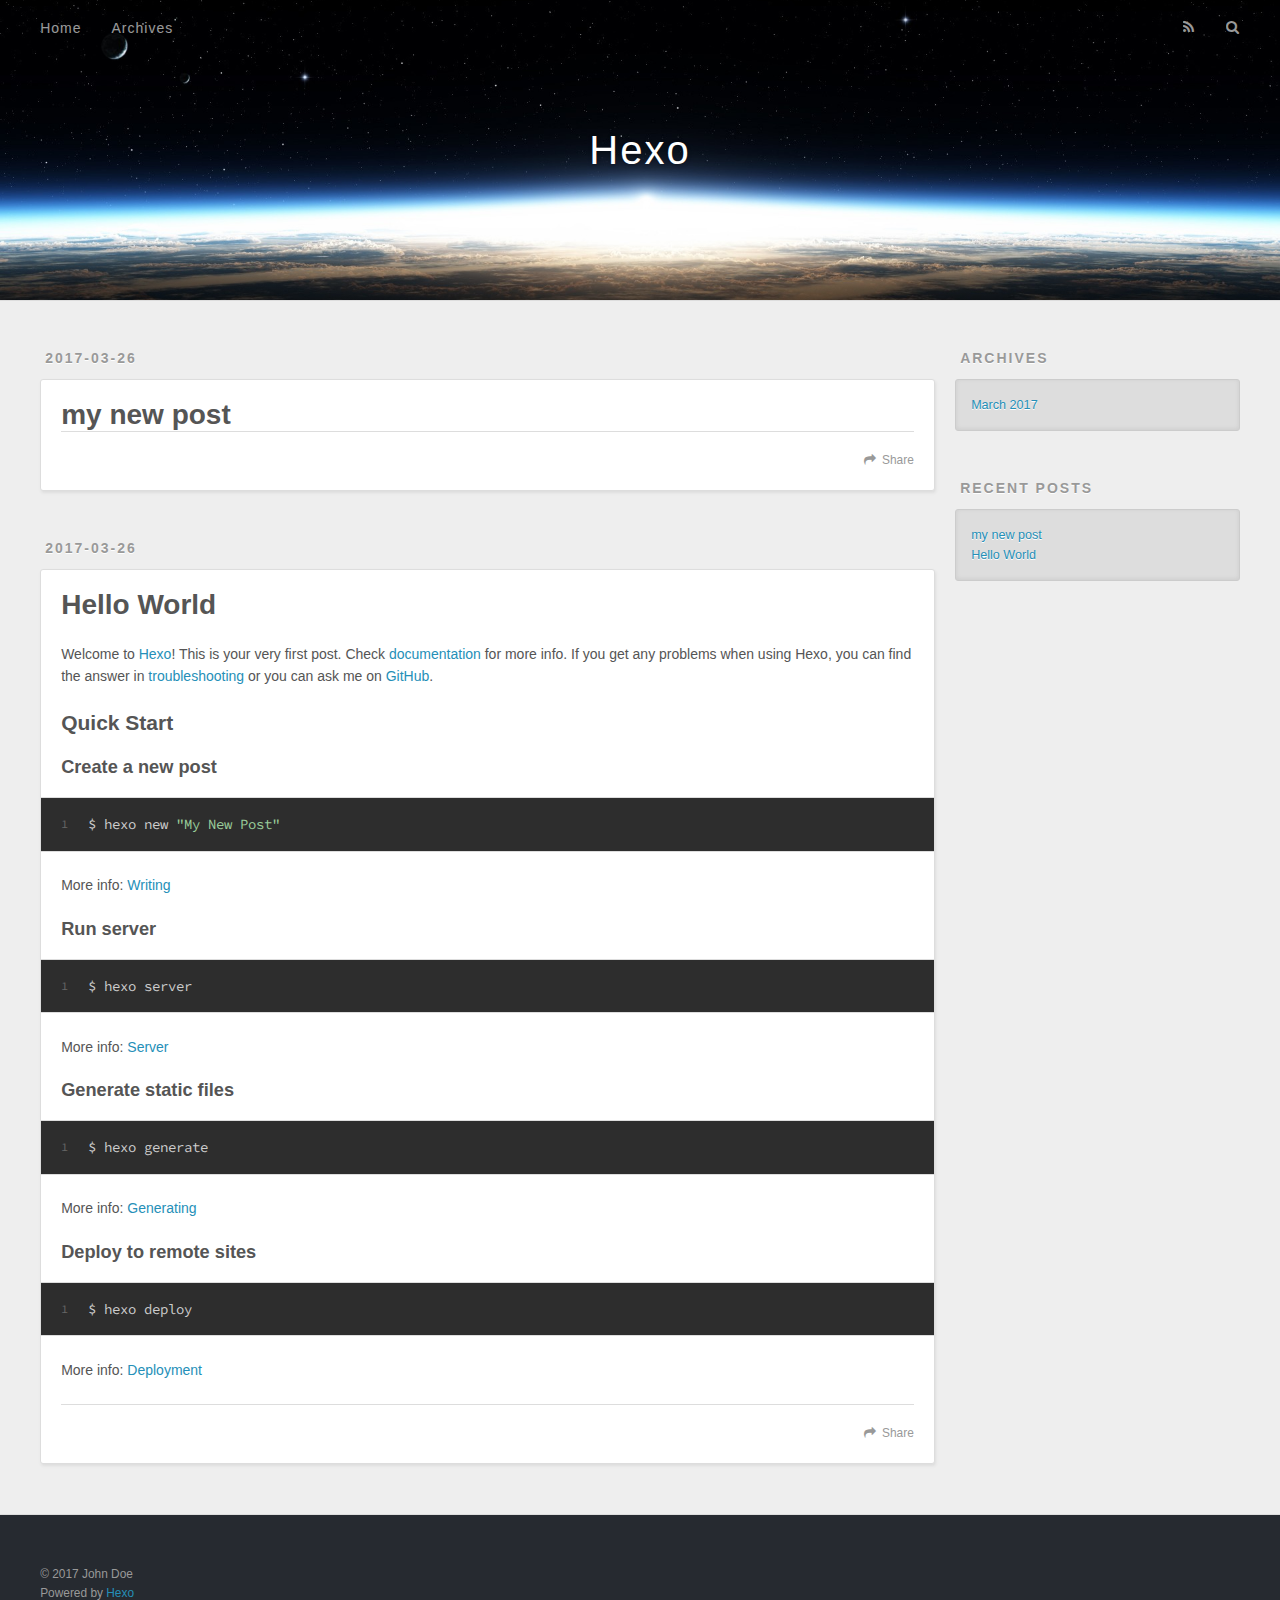
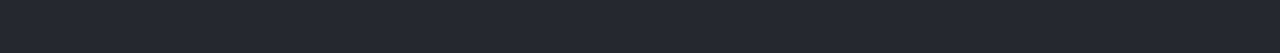
==== index.html @ da927326 "Site updated: 2017-03-26 14:33:39" ====
<!DOCTYPE html>
<html>
<head>
  <meta charset="utf-8">
  
  <title>Hexo</title>
  <meta name="viewport" content="width=device-width, initial-scale=1, maximum-scale=1">
  <meta property="og:type" content="website">
<meta property="og:title" content="Hexo">
<meta property="og:url" content="http://yoursite.com/index.html">
<meta property="og:site_name" content="Hexo">
<meta name="twitter:card" content="summary">
<meta name="twitter:title" content="Hexo">
  
    <link rel="alternate" href="/atom.xml" title="Hexo" type="application/atom+xml">
  
  
    <link rel="icon" href="/favicon.png">
  
  
    <link href="//fonts.googleapis.com/css?family=Source+Code+Pro" rel="stylesheet" type="text/css">
  
  <link rel="stylesheet" href="/css/style.css">
  

</head>

<body>
  <div id="container">
    <div id="wrap">
      <header id="header">
  <div id="banner"></div>
  <div id="header-outer" class="outer">
    <div id="header-title" class="inner">
      <h1 id="logo-wrap">
        <a href="/" id="logo">Hexo</a>
      </h1>
      
    </div>
    <div id="header-inner" class="inner">
      <nav id="main-nav">
        <a id="main-nav-toggle" class="nav-icon"></a>
        
          <a class="main-nav-link" href="/">Home</a>
        
          <a class="main-nav-link" href="/archives">Archives</a>
        
      </nav>
      <nav id="sub-nav">
        
          <a id="nav-rss-link" class="nav-icon" href="/atom.xml" title="RSS Feed"></a>
        
        <a id="nav-search-btn" class="nav-icon" title="Search"></a>
      </nav>
      <div id="search-form-wrap">
        <form action="//google.com/search" method="get" accept-charset="UTF-8" class="search-form"><input type="search" name="q" results="0" class="search-form-input" placeholder="Search"><button type="submit" class="search-form-submit">&#xF002;</button><input type="hidden" name="sitesearch" value="http://yoursite.com"></form>
      </div>
    </div>
  </div>
</header>
      <div class="outer">
        <section id="main">
  
    <article id="w-my-new-post" class="article article-type-w" itemscope itemprop="blogPost">
  <div class="article-meta">
    <a href="/2017/03/26/my-new-post/" class="article-date">
  <time datetime="2017-03-26T03:16:37.000Z" itemprop="datePublished">2017-03-26</time>
</a>
    
  </div>
  <div class="article-inner">
    
    
      <header class="article-header">
        
  
    <h1 itemprop="name">
      <a class="article-title" href="/2017/03/26/my-new-post/">my new post</a>
    </h1>
  

      </header>
    
    <div class="article-entry" itemprop="articleBody">
      
        
      
    </div>
    <footer class="article-footer">
      <a data-url="http://yoursite.com/2017/03/26/my-new-post/" data-id="cj0q982zk0001uccdhx6duifn" class="article-share-link">Share</a>
      
      
    </footer>
  </div>
  
</article>


  
    <article id="post-hello-world" class="article article-type-post" itemscope itemprop="blogPost">
  <div class="article-meta">
    <a href="/2017/03/26/hello-world/" class="article-date">
  <time datetime="2017-03-26T03:03:36.700Z" itemprop="datePublished">2017-03-26</time>
</a>
    
  </div>
  <div class="article-inner">
    
    
      <header class="article-header">
        
  
    <h1 itemprop="name">
      <a class="article-title" href="/2017/03/26/hello-world/">Hello World</a>
    </h1>
  

      </header>
    
    <div class="article-entry" itemprop="articleBody">
      
        <p>Welcome to <a href="https://hexo.io/" target="_blank" rel="external">Hexo</a>! This is your very first post. Check <a href="https://hexo.io/docs/" target="_blank" rel="external">documentation</a> for more info. If you get any problems when using Hexo, you can find the answer in <a href="https://hexo.io/docs/troubleshooting.html" target="_blank" rel="external">troubleshooting</a> or you can ask me on <a href="https://github.com/hexojs/hexo/issues" target="_blank" rel="external">GitHub</a>.</p>
<h2 id="Quick-Start"><a href="#Quick-Start" class="headerlink" title="Quick Start"></a>Quick Start</h2><h3 id="Create-a-new-post"><a href="#Create-a-new-post" class="headerlink" title="Create a new post"></a>Create a new post</h3><figure class="highlight bash"><table><tr><td class="gutter"><pre><div class="line">1</div></pre></td><td class="code"><pre><div class="line">$ hexo new <span class="string">"My New Post"</span></div></pre></td></tr></table></figure>
<p>More info: <a href="https://hexo.io/docs/writing.html" target="_blank" rel="external">Writing</a></p>
<h3 id="Run-server"><a href="#Run-server" class="headerlink" title="Run server"></a>Run server</h3><figure class="highlight bash"><table><tr><td class="gutter"><pre><div class="line">1</div></pre></td><td class="code"><pre><div class="line">$ hexo server</div></pre></td></tr></table></figure>
<p>More info: <a href="https://hexo.io/docs/server.html" target="_blank" rel="external">Server</a></p>
<h3 id="Generate-static-files"><a href="#Generate-static-files" class="headerlink" title="Generate static files"></a>Generate static files</h3><figure class="highlight bash"><table><tr><td class="gutter"><pre><div class="line">1</div></pre></td><td class="code"><pre><div class="line">$ hexo generate</div></pre></td></tr></table></figure>
<p>More info: <a href="https://hexo.io/docs/generating.html" target="_blank" rel="external">Generating</a></p>
<h3 id="Deploy-to-remote-sites"><a href="#Deploy-to-remote-sites" class="headerlink" title="Deploy to remote sites"></a>Deploy to remote sites</h3><figure class="highlight bash"><table><tr><td class="gutter"><pre><div class="line">1</div></pre></td><td class="code"><pre><div class="line">$ hexo deploy</div></pre></td></tr></table></figure>
<p>More info: <a href="https://hexo.io/docs/deployment.html" target="_blank" rel="external">Deployment</a></p>

      
    </div>
    <footer class="article-footer">
      <a data-url="http://yoursite.com/2017/03/26/hello-world/" data-id="cj0q982zf0000uccdvxdld6fx" class="article-share-link">Share</a>
      
      
    </footer>
  </div>
  
</article>


  

</section>
        
          <aside id="sidebar">
  
    

  
    

  
    
  
    
  <div class="widget-wrap">
    <h3 class="widget-title">Archives</h3>
    <div class="widget">
      <ul class="archive-list"><li class="archive-list-item"><a class="archive-list-link" href="/archives/2017/03/">March 2017</a></li></ul>
    </div>
  </div>


  
    
  <div class="widget-wrap">
    <h3 class="widget-title">Recent Posts</h3>
    <div class="widget">
      <ul>
        
          <li>
            <a href="/2017/03/26/my-new-post/">my new post</a>
          </li>
        
          <li>
            <a href="/2017/03/26/hello-world/">Hello World</a>
          </li>
        
      </ul>
    </div>
  </div>

  
</aside>
        
      </div>
      <footer id="footer">
  
  <div class="outer">
    <div id="footer-info" class="inner">
      &copy; 2017 John Doe<br>
      Powered by <a href="http://hexo.io/" target="_blank">Hexo</a>
    </div>
  </div>
</footer>
    </div>
    <nav id="mobile-nav">
  
    <a href="/" class="mobile-nav-link">Home</a>
  
    <a href="/archives" class="mobile-nav-link">Archives</a>
  
</nav>
    

<script src="//ajax.googleapis.com/ajax/libs/jquery/2.0.3/jquery.min.js"></script>


  <link rel="stylesheet" href="/fancybox/jquery.fancybox.css">
  <script src="/fancybox/jquery.fancybox.pack.js"></script>


<script src="/js/script.js"></script>

  </div>
</body>
</html>
---- css/style.css ----
body {
  width: 100%;
}
body:before,
body:after {
  content: "";
  display: table;
}
body:after {
  clear: both;
}
html,
body,
div,
span,
applet,
object,
iframe,
h1,
h2,
h3,
h4,
h5,
h6,
p,
blockquote,
pre,
a,
abbr,
acronym,
address,
big,
cite,
code,
del,
dfn,
em,
img,
ins,
kbd,
q,
s,
samp,
small,
strike,
strong,
sub,
sup,
tt,
var,
dl,
dt,
dd,
ol,
ul,
li,
fieldset,
form,
label,
legend,
table,
caption,
tbody,
tfoot,
thead,
tr,
th,
td {
  margin: 0;
  padding: 0;
  border: 0;
  outline: 0;
  font-weight: inherit;
  font-style: inherit;
  font-family: inherit;
  font-size: 100%;
  vertical-align: baseline;
}
body {
  line-height: 1;
  color: #000;
  background: #fff;
}
ol,
ul {
  list-style: none;
}
table {
  border-collapse: separate;
  border-spacing: 0;
  vertical-align: middle;
}
caption,
th,
td {
  text-align: left;
  font-weight: normal;
  vertical-align: middle;
}
a img {
  border: none;
}
input,
button {
  margin: 0;
  padding: 0;
}
input::-moz-focus-inner,
button::-moz-focus-inner {
  border: 0;
  padding: 0;
}
@font-face {
  font-family: FontAwesome;
  font-style: normal;
  font-weight: normal;
  src: url("fonts/fontawesome-webfont.eot?v=#4.0.3");
  src: url("fonts/fontawesome-webfont.eot?#iefix&v=#4.0.3") format("embedded-opentype"), url("fonts/fontawesome-webfont.woff?v=#4.0.3") format("woff"), url("fonts/fontawesome-webfont.ttf?v=#4.0.3") format("truetype"), url("fonts/fontawesome-webfont.svg#fontawesomeregular?v=#4.0.3") format("svg");
}
html,
body,
#container {
  height: 100%;
}
body {
  background: #eee;
  font: 14px "Helvetica Neue", Helvetica, Arial, sans-serif;
  -webkit-text-size-adjust: 100%;
}
.outer {
  max-width: 1220px;
  margin: 0 auto;
  padding: 0 20px;
}
.outer:before,
.outer:after {
  content: "";
  display: table;
}
.outer:after {
  clear: both;
}
.inner {
  display: inline;
  float: left;
  width: 98.33333333333333%;
  margin: 0 0.833333333333333%;
}
.left,
.alignleft {
  float: left;
}
.right,
.alignright {
  float: right;
}
.clear {
  clear: both;
}
#container {
  position: relative;
}
.mobile-nav-on {
  overflow: hidden;
}
#wrap {
  height: 100%;
  width: 100%;
  position: absolute;
  top: 0;
  left: 0;
  -webkit-transition: 0.2s ease-out;
  -moz-transition: 0.2s ease-out;
  -ms-transition: 0.2s ease-out;
  transition: 0.2s ease-out;
  z-index: 1;
  background: #eee;
}
.mobile-nav-on #wrap {
  left: 280px;
}
@media screen and (min-width: 768px) {
  #main {
    display: inline;
    float: left;
    width: 73.33333333333333%;
    margin: 0 0.833333333333333%;
  }
}
.article-date,
.article-category-link,
.archive-year,
.widget-title {
  text-decoration: none;
  text-transform: uppercase;
  letter-spacing: 2px;
  color: #999;
  margin-bottom: 1em;
  margin-left: 5px;
  line-height: 1em;
  text-shadow: 0 1px #fff;
  font-weight: bold;
}
.article-inner,
.archive-article-inner {
  background: #fff;
  -webkit-box-shadow: 1px 2px 3px #ddd;
  box-shadow: 1px 2px 3px #ddd;
  border: 1px solid #ddd;
  border-radius: 3px;
}
.article-entry h1,
.widget h1 {
  font-size: 2em;
}
.article-entry h2,
.widget h2 {
  font-size: 1.5em;
}
.article-entry h3,
.widget h3 {
  font-size: 1.3em;
}
.article-entry h4,
.widget h4 {
  font-size: 1.2em;
}
.article-entry h5,
.widget h5 {
  font-size: 1em;
}
.article-entry h6,
.widget h6 {
  font-size: 1em;
  color: #999;
}
.article-entry hr,
.widget hr {
  border: 1px dashed #ddd;
}
.article-entry strong,
.widget strong {
  font-weight: bold;
}
.article-entry em,
.widget em,
.article-entry cite,
.widget cite {
  font-style: italic;
}
.article-entry sup,
.widget sup,
.article-entry sub,
.widget sub {
  font-size: 0.75em;
  line-height: 0;
  position: relative;
  vertical-align: baseline;
}
.article-entry sup,
.widget sup {
  top: -0.5em;
}
.article-entry sub,
.widget sub {
  bottom: -0.2em;
}
.article-entry small,
.widget small {
  font-size: 0.85em;
}
.article-entry acronym,
.widget acronym,
.article-entry abbr,
.widget abbr {
  border-bottom: 1px dotted;
}
.article-entry ul,
.widget ul,
.article-entry ol,
.widget ol,
.article-entry dl,
.widget dl {
  margin: 0 20px;
  line-height: 1.6em;
}
.article-entry ul ul,
.widget ul ul,
.article-entry ol ul,
.widget ol ul,
.article-entry ul ol,
.widget ul ol,
.article-entry ol ol,
.widget ol ol {
  margin-top: 0;
  margin-bottom: 0;
}
.article-entry ul,
.widget ul {
  list-style: disc;
}
.article-entry ol,
.widget ol {
  list-style: decimal;
}
.article-entry dt,
.widget dt {
  font-weight: bold;
}
#header {
  height: 300px;
  position: relative;
  border-bottom: 1px solid #ddd;
}
#header:before,
#header:after {
  content: "";
  position: absolute;
  left: 0;
  right: 0;
  height: 40px;
}
#header:before {
  top: 0;
  background: -webkit-linear-gradient(rgba(0,0,0,0.2), transparent);
  background: -moz-linear-gradient(rgba(0,0,0,0.2), transparent);
  background: -ms-linear-gradient(rgba(0,0,0,0.2), transparent);
  background: linear-gradient(rgba(0,0,0,0.2), transparent);
}
#header:after {
  bottom: 0;
  background: -webkit-linear-gradient(transparent, rgba(0,0,0,0.2));
  background: -moz-linear-gradient(transparent, rgba(0,0,0,0.2));
  background: -ms-linear-gradient(transparent, rgba(0,0,0,0.2));
  background: linear-gradient(transparent, rgba(0,0,0,0.2));
}
#header-outer {
  height: 100%;
  position: relative;
}
#header-inner {
  position: relative;
  overflow: hidden;
}
#banner {
  position: absolute;
  top: 0;
  left: 0;
  width: 100%;
  height: 100%;
  background: url("images/banner.jpg") center #000;
  -webkit-background-size: cover;
  -moz-background-size: cover;
  background-size: cover;
  z-index: -1;
}
#header-title {
  text-align: center;
  height: 40px;
  position: absolute;
  top: 50%;
  left: 0;
  margin-top: -20px;
}
#logo,
#subtitle {
  text-decoration: none;
  color: #fff;
  font-weight: 300;
  text-shadow: 0 1px 4px rgba(0,0,0,0.3);
}
#logo {
  font-size: 40px;
  line-height: 40px;
  letter-spacing: 2px;
}
#subtitle {
  font-size: 16px;
  line-height: 16px;
  letter-spacing: 1px;
}
#subtitle-wrap {
  margin-top: 16px;
}
#main-nav {
  float: left;
  margin-left: -15px;
}
.nav-icon,
.main-nav-link {
  float: left;
  color: #fff;
  opacity: 0.6;
  text-decoration: none;
  text-shadow: 0 1px rgba(0,0,0,0.2);
  -webkit-transition: opacity 0.2s;
  -moz-transition: opacity 0.2s;
  -ms-transition: opacity 0.2s;
  transition: opacity 0.2s;
  display: block;
  padding: 20px 15px;
}
.nav-icon:hover,
.main-nav-link:hover {
  opacity: 1;
}
.nav-icon {
  font-family: FontAwesome;
  text-align: center;
  font-size: 14px;
  width: 14px;
  height: 14px;
  padding: 20px 15px;
  position: relative;
  cursor: pointer;
}
.main-nav-link {
  font-weight: 300;
  letter-spacing: 1px;
}
@media screen and (max-width: 479px) {
  .main-nav-link {
    display: none;
  }
}
#main-nav-toggle {
  display: none;
}
#main-nav-toggle:before {
  content: "\f0c9";
}
@media screen and (max-width: 479px) {
  #main-nav-toggle {
    display: block;
  }
}
#sub-nav {
  float: right;
  margin-right: -15px;
}
#nav-rss-link:before {
  content: "\f09e";
}
#nav-search-btn:before {
  content: "\f002";
}
#search-form-wrap {
  position: absolute;
  top: 15px;
  width: 150px;
  height: 30px;
  right: -150px;
  opacity: 0;
  -webkit-transition: 0.2s ease-out;
  -moz-transition: 0.2s ease-out;
  -ms-transition: 0.2s ease-out;
  transition: 0.2s ease-out;
}
#search-form-wrap.on {
  opacity: 1;
  right: 0;
}
@media screen and (max-width: 479px) {
  #search-form-wrap {
    width: 100%;
    right: -100%;
  }
}
.search-form {
  position: absolute;
  top: 0;
  left: 0;
  right: 0;
  background: #fff;
  padding: 5px 15px;
  border-radius: 15px;
  -webkit-box-shadow: 0 0 10px rgba(0,0,0,0.3);
  box-shadow: 0 0 10px rgba(0,0,0,0.3);
}
.search-form-input {
  border: none;
  background: none;
  color: #555;
  width: 100%;
  font: 13px "Helvetica Neue", Helvetica, Arial, sans-serif;
  outline: none;
}
.search-form-input::-webkit-search-results-decoration,
.search-form-input::-webkit-search-cancel-button {
  -webkit-appearance: none;
}
.search-form-submit {
  position: absolute;
  top: 50%;
  right: 10px;
  margin-top: -7px;
  font: 13px FontAwesome;
  border: none;
  background: none;
  color: #bbb;
  cursor: pointer;
}
.search-form-submit:hover,
.search-form-submit:focus {
  color: #777;
}
.article {
  margin: 50px 0;
}
.article-inner {
  overflow: hidden;
}
.article-meta:before,
.article-meta:after {
  content: "";
  display: table;
}
.article-meta:after {
  clear: both;
}
.article-date {
  float: left;
}
.article-category {
  float: left;
  line-height: 1em;
  color: #ccc;
  text-shadow: 0 1px #fff;
  margin-left: 8px;
}
.article-category:before {
  content: "\2022";
}
.article-category-link {
  margin: 0 12px 1em;
}
.article-header {
  padding: 20px 20px 0;
}
.article-title {
  text-decoration: none;
  font-size: 2em;
  font-weight: bold;
  color: #555;
  line-height: 1.1em;
  -webkit-transition: color 0.2s;
  -moz-transition: color 0.2s;
  -ms-transition: color 0.2s;
  transition: color 0.2s;
}
a.article-title:hover {
  color: #258fb8;
}
.article-entry {
  color: #555;
  padding: 0 20px;
}
.article-entry:before,
.article-entry:after {
  content: "";
  display: table;
}
.article-entry:after {
  clear: both;
}
.article-entry p,
.article-entry table {
  line-height: 1.6em;
  margin: 1.6em 0;
}
.article-entry h1,
.article-entry h2,
.article-entry h3,
.article-entry h4,
.article-entry h5,
.article-entry h6 {
  font-weight: bold;
}
.article-entry h1,
.article-entry h2,
.article-entry h3,
.article-entry h4,
.article-entry h5,
.article-entry h6 {
  line-height: 1.1em;
  margin: 1.1em 0;
}
.article-entry a {
  color: #258fb8;
  text-decoration: none;
}
.article-entry a:hover {
  text-decoration: underline;
}
.article-entry ul,
.article-entry ol,
.article-entry dl {
  margin-top: 1.6em;
  margin-bottom: 1.6em;
}
.article-entry img,
.article-entry video {
  max-width: 100%;
  height: auto;
  display: block;
  margin: auto;
}
.article-entry iframe {
  border: none;
}
.article-entry table {
  width: 100%;
  border-collapse: collapse;
  border-spacing: 0;
}
.article-entry th {
  font-weight: bold;
  border-bottom: 3px solid #ddd;
  padding-bottom: 0.5em;
}
.article-entry td {
  border-bottom: 1px solid #ddd;
  padding: 10px 0;
}
.article-entry blockquote {
  font-family: Georgia, "Times New Roman", serif;
  font-size: 1.4em;
  margin: 1.6em 20px;
  text-align: center;
}
.article-entry blockquote footer {
  font-size: 14px;
  margin: 1.6em 0;
  font-family: "Helvetica Neue", Helvetica, Arial, sans-serif;
}
.article-entry blockquote footer cite:before {
  content: "—";
  padding: 0 0.5em;
}
.article-entry .pullquote {
  text-align: left;
  width: 45%;
  margin: 0;
}
.article-entry .pullquote.left {
  margin-left: 0.5em;
  margin-right: 1em;
}
.article-entry .pullquote.right {
  margin-right: 0.5em;
  margin-left: 1em;
}
.article-entry .caption {
  color: #999;
  display: block;
  font-size: 0.9em;
  margin-top: 0.5em;
  position: relative;
  text-align: center;
}
.article-entry .video-container {
  position: relative;
  padding-top: 56.25%;
  height: 0;
  overflow: hidden;
}
.article-entry .video-container iframe,
.article-entry .video-container object,
.article-entry .video-container embed {
  position: absolute;
  top: 0;
  left: 0;
  width: 100%;
  height: 100%;
  margin-top: 0;
}
.article-more-link a {
  display: inline-block;
  line-height: 1em;
  padding: 6px 15px;
  border-radius: 15px;
  background: #eee;
  color: #999;
  text-shadow: 0 1px #fff;
  text-decoration: none;
}
.article-more-link a:hover {
  background: #258fb8;
  color: #fff;
  text-decoration: none;
  text-shadow: 0 1px #1e7293;
}
.article-footer {
  font-size: 0.85em;
  line-height: 1.6em;
  border-top: 1px solid #ddd;
  padding-top: 1.6em;
  margin: 0 20px 20px;
}
.article-footer:before,
.article-footer:after {
  content: "";
  display: table;
}
.article-footer:after {
  clear: both;
}
.article-footer a {
  color: #999;
  text-decoration: none;
}
.article-footer a:hover {
  color: #555;
}
.article-tag-list-item {
  float: left;
  margin-right: 10px;
}
.article-tag-list-link:before {
  content: "#";
}
.article-comment-link {
  float: right;
}
.article-comment-link:before {
  content: "\f075";
  font-family: FontAwesome;
  padding-right: 8px;
}
.article-share-link {
  cursor: pointer;
  float: right;
  margin-left: 20px;
}
.article-share-link:before {
  content: "\f064";
  font-family: FontAwesome;
  padding-right: 6px;
}
#article-nav {
  position: relative;
}
#article-nav:before,
#article-nav:after {
  content: "";
  display: table;
}
#article-nav:after {
  clear: both;
}
@media screen and (min-width: 768px) {
  #article-nav {
    margin: 50px 0;
  }
  #article-nav:before {
    width: 8px;
    height: 8px;
    position: absolute;
    top: 50%;
    left: 50%;
    margin-top: -4px;
    margin-left: -4px;
    content: "";
    border-radius: 50%;
    background: #ddd;
    -webkit-box-shadow: 0 1px 2px #fff;
    box-shadow: 0 1px 2px #fff;
  }
}
.article-nav-link-wrap {
  text-decoration: none;
  text-shadow: 0 1px #fff;
  color: #999;
  -webkit-box-sizing: border-box;
  -moz-box-sizing: border-box;
  box-sizing: border-box;
  margin-top: 50px;
  text-align: center;
  display: block;
}
.article-nav-link-wrap:hover {
  color: #555;
}
@media screen and (min-width: 768px) {
  .article-nav-link-wrap {
    width: 50%;
    margin-top: 0;
  }
}
@media screen and (min-width: 768px) {
  #article-nav-newer {
    float: left;
    text-align: right;
    padding-right: 20px;
  }
}
@media screen and (min-width: 768px) {
  #article-nav-older {
    float: right;
    text-align: left;
    padding-left: 20px;
  }
}
.article-nav-caption {
  text-transform: uppercase;
  letter-spacing: 2px;
  color: #ddd;
  line-height: 1em;
  font-weight: bold;
}
#article-nav-newer .article-nav-caption {
  margin-right: -2px;
}
.article-nav-title {
  font-size: 0.85em;
  line-height: 1.6em;
  margin-top: 0.5em;
}
.article-share-box {
  position: absolute;
  display: none;
  background: #fff;
  -webkit-box-shadow: 1px 2px 10px rgba(0,0,0,0.2);
  box-shadow: 1px 2px 10px rgba(0,0,0,0.2);
  border-radius: 3px;
  margin-left: -145px;
  overflow: hidden;
  z-index: 1;
}
.article-share-box.on {
  display: block;
}
.article-share-input {
  width: 100%;
  background: none;
  -webkit-box-sizing: border-box;
  -moz-box-sizing: border-box;
  box-sizing: border-box;
  font: 14px "Helvetica Neue", Helvetica, Arial, sans-serif;
  padding: 0 15px;
  color: #555;
  outline: none;
  border: 1px solid #ddd;
  border-radius: 3px 3px 0 0;
  height: 36px;
  line-height: 36px;
}
.article-share-links {
  background: #eee;
}
.article-share-links:before,
.article-share-links:after {
  content: "";
  display: table;
}
.article-share-links:after {
  clear: both;
}
.article-share-twitter,
.article-share-facebook,
.article-share-pinterest,
.article-share-google {
  width: 50px;
  height: 36px;
  display: block;
  float: left;
  position: relative;
  color: #999;
  text-shadow: 0 1px #fff;
}
.article-share-twitter:before,
.article-share-facebook:before,
.article-share-pinterest:before,
.article-share-google:before {
  font-size: 20px;
  font-family: FontAwesome;
  width: 20px;
  height: 20px;
  position: absolute;
  top: 50%;
  left: 50%;
  margin-top: -10px;
  margin-left: -10px;
  text-align: center;
}
.article-share-twitter:hover,
.article-share-facebook:hover,
.article-share-pinterest:hover,
.article-share-google:hover {
  color: #fff;
}
.article-share-twitter:before {
  content: "\f099";
}
.article-share-twitter:hover {
  background: #00aced;
  text-shadow: 0 1px #008abe;
}
.article-share-facebook:before {
  content: "\f09a";
}
.article-share-facebook:hover {
  background: #3b5998;
  text-shadow: 0 1px #2f477a;
}
.article-share-pinterest:before {
  content: "\f0d2";
}
.article-share-pinterest:hover {
  background: #cb2027;
  text-shadow: 0 1px #a21a1f;
}
.article-share-google:before {
  content: "\f0d5";
}
.article-share-google:hover {
  background: #dd4b39;
  text-shadow: 0 1px #be3221;
}
.article-gallery {
  background: #000;
  position: relative;
}
.article-gallery-photos {
  position: relative;
  overflow: hidden;
}
.article-gallery-img {
  display: none;
  max-width: 100%;
}
.article-gallery-img:first-child {
  display: block;
}
.article-gallery-img.loaded {
  position: absolute;
  display: block;
}
.article-gallery-img img {
  display: block;
  max-width: 100%;
  margin: 0 auto;
}
#comments {
  background: #fff;
  -webkit-box-shadow: 1px 2px 3px #ddd;
  box-shadow: 1px 2px 3px #ddd;
  padding: 20px;
  border: 1px solid #ddd;
  border-radius: 3px;
  margin: 50px 0;
}
#comments a {
  color: #258fb8;
}
.archives-wrap {
  margin: 50px 0;
}
.archives:before,
.archives:after {
  content: "";
  display: table;
}
.archives:after {
  clear: both;
}
.archive-year-wrap {
  margin-bottom: 1em;
}
.archives {
  -webkit-column-gap: 10px;
  -moz-column-gap: 10px;
  column-gap: 10px;
}
@media screen and (min-width: 480px) and (max-width: 767px) {
  .archives {
    -webkit-column-count: 2;
    -moz-column-count: 2;
    column-count: 2;
  }
}
@media screen and (min-width: 768px) {
  .archives {
    -webkit-column-count: 3;
    -moz-column-count: 3;
    column-count: 3;
  }
}
.archive-article {
  -webkit-column-break-inside: avoid;
  page-break-inside: avoid;
  overflow: hidden;
  break-inside: avoid-column;
}
.archive-article-inner {
  padding: 10px;
  margin-bottom: 15px;
}
.archive-article-title {
  text-decoration: none;
  font-weight: bold;
  color: #555;
  -webkit-transition: color 0.2s;
  -moz-transition: color 0.2s;
  -ms-transition: color 0.2s;
  transition: color 0.2s;
  line-height: 1.6em;
}
.archive-article-title:hover {
  color: #258fb8;
}
.archive-article-footer {
  margin-top: 1em;
}
.archive-article-date {
  color: #999;
  text-decoration: none;
  font-size: 0.85em;
  line-height: 1em;
  margin-bottom: 0.5em;
  display: block;
}
#page-nav {
  margin: 50px auto;
  background: #fff;
  -webkit-box-shadow: 1px 2px 3px #ddd;
  box-shadow: 1px 2px 3px #ddd;
  border: 1px solid #ddd;
  border-radius: 3px;
  text-align: center;
  color: #999;
  overflow: hidden;
}
#page-nav:before,
#page-nav:after {
  content: "";
  display: table;
}
#page-nav:after {
  clear: both;
}
#page-nav a,
#page-nav span {
  padding: 10px 20px;
  line-height: 1;
  height: 2ex;
}
#page-nav a {
  color: #999;
  text-decoration: none;
}
#page-nav a:hover {
  background: #999;
  color: #fff;
}
#page-nav .prev {
  float: left;
}
#page-nav .next {
  float: right;
}
#page-nav .page-number {
  display: inline-block;
}
@media screen and (max-width: 479px) {
  #page-nav .page-number {
    display: none;
  }
}
#page-nav .current {
  color: #555;
  font-weight: bold;
}
#page-nav .space {
  color: #ddd;
}
#footer {
  background: #262a30;
  padding: 50px 0;
  border-top: 1px solid #ddd;
  color: #999;
}
#footer a {
  color: #258fb8;
  text-decoration: none;
}
#footer a:hover {
  text-decoration: underline;
}
#footer-info {
  line-height: 1.6em;
  font-size: 0.85em;
}
.article-entry pre,
.article-entry .highlight {
  background: #2d2d2d;
  margin: 0 -20px;
  padding: 15px 20px;
  border-style: solid;
  border-color: #ddd;
  border-width: 1px 0;
  overflow: auto;
  color: #ccc;
  line-height: 22.400000000000002px;
}
.article-entry .highlight .gutter pre,
.article-entry .gist .gist-file .gist-data .line-numbers {
  color: #666;
  font-size: 0.85em;
}
.article-entry pre,
.article-entry code {
  font-family: "Source Code Pro", Consolas, Monaco, Menlo, Consolas, monospace;
}
.article-entry code {
  background: #eee;
  text-shadow: 0 1px #fff;
  padding: 0 0.3em;
}
.article-entry pre code {
  background: none;
  text-shadow: none;
  padding: 0;
}
.article-entry .highlight pre {
  border: none;
  margin: 0;
  padding: 0;
}
.article-entry .highlight table {
  margin: 0;
  width: auto;
}
.article-entry .highlight td {
  border: none;
  padding: 0;
}
.article-entry .highlight figcaption {
  font-size: 0.85em;
  color: #999;
  line-height: 1em;
  margin-bottom: 1em;
}
.article-entry .highlight figcaption:before,
.article-entry .highlight figcaption:after {
  content: "";
  display: table;
}
.article-entry .highlight figcaption:after {
  clear: both;
}
.article-entry .highlight figcaption a {
  float: right;
}
.article-entry .highlight .gutter pre {
  text-align: right;
  padding-right: 20px;
}
.article-entry .highlight .line {
  height: 22.400000000000002px;
}
.article-entry .highlight .line.marked {
  background: #515151;
}
.article-entry .gist {
  margin: 0 -20px;
  border-style: solid;
  border-color: #ddd;
  border-width: 1px 0;
  background: #2d2d2d;
  padding: 15px 20px 15px 0;
}
.article-entry .gist .gist-file {
  border: none;
  font-family: "Source Code Pro", Consolas, Monaco, Menlo, Consolas, monospace;
  margin: 0;
}
.article-entry .gist .gist-file .gist-data {
  background: none;
  border: none;
}
.article-entry .gist .gist-file .gist-data .line-numbers {
  background: none;
  border: none;
  padding: 0 20px 0 0;
}
.article-entry .gist .gist-file .gist-data .line-data {
  padding: 0 !important;
}
.article-entry .gist .gist-file .highlight {
  margin: 0;
  padding: 0;
  border: none;
}
.article-entry .gist .gist-file .gist-meta {
  background: #2d2d2d;
  color: #999;
  font: 0.85em "Helvetica Neue", Helvetica, Arial, sans-serif;
  text-shadow: 0 0;
  padding: 0;
  margin-top: 1em;
  margin-left: 20px;
}
.article-entry .gist .gist-file .gist-meta a {
  color: #258fb8;
  font-weight: normal;
}
.article-entry .gist .gist-file .gist-meta a:hover {
  text-decoration: underline;
}
pre .comment,
pre .title {
  color: #999;
}
pre .variable,
pre .attribute,
pre .tag,
pre .regexp,
pre .ruby .constant,
pre .xml .tag .title,
pre .xml .pi,
pre .xml .doctype,
pre .html .doctype,
pre .css .id,
pre .css .class,
pre .css .pseudo {
  color: #f2777a;
}
pre .number,
pre .preprocessor,
pre .built_in,
pre .literal,
pre .params,
pre .constant {
  color: #f99157;
}
pre .class,
pre .ruby .class .title,
pre .css .rules .attribute {
  color: #9c9;
}
pre .string,
pre .value,
pre .inheritance,
pre .header,
pre .ruby .symbol,
pre .xml .cdata {
  color: #9c9;
}
pre .css .hexcolor {
  color: #6cc;
}
pre .function,
pre .python .decorator,
pre .python .title,
pre .ruby .function .title,
pre .ruby .title .keyword,
pre .perl .sub,
pre .javascript .title,
pre .coffeescript .title {
  color: #69c;
}
pre .keyword,
pre .javascript .function {
  color: #c9c;
}
@media screen and (max-width: 479px) {
  #mobile-nav {
    position: absolute;
    top: 0;
    left: 0;
    width: 280px;
    height: 100%;
    background: #191919;
    border-right: 1px solid #fff;
  }
}
@media screen and (max-width: 479px) {
  .mobile-nav-link {
    display: block;
    color: #999;
    text-decoration: none;
    padding: 15px 20px;
    font-weight: bold;
  }
  .mobile-nav-link:hover {
    color: #fff;
  }
}
@media screen and (min-width: 768px) {
  #sidebar {
    display: inline;
    float: left;
    width: 23.333333333333332%;
    margin: 0 0.833333333333333%;
  }
}
.widget-wrap {
  margin: 50px 0;
}
.widget {
  color: #777;
  text-shadow: 0 1px #fff;
  background: #ddd;
  -webkit-box-shadow: 0 -1px 4px #ccc inset;
  box-shadow: 0 -1px 4px #ccc inset;
  border: 1px solid #ccc;
  padding: 15px;
  border-radius: 3px;
}
.widget a {
  color: #258fb8;
  text-decoration: none;
}
.widget a:hover {
  text-decoration: underline;
}
.widget ul ul,
.widget ol ul,
.widget dl ul,
.widget ul ol,
.widget ol ol,
.widget dl ol,
.widget ul dl,
.widget ol dl,
.widget dl dl {
  margin-left: 15px;
  list-style: disc;
}
.widget {
  line-height: 1.6em;
  word-wrap: break-word;
  font-size: 0.9em;
}
.widget ul,
.widget ol {
  list-style: none;
  margin: 0;
}
.widget ul ul,
.widget ol ul,
.widget ul ol,
.widget ol ol {
  margin: 0 20px;
}
.widget ul ul,
.widget ol ul {
  list-style: disc;
}
.widget ul ol,
.widget ol ol {
  list-style: decimal;
}
.category-list-count,
.tag-list-count,
.archive-list-count {
  padding-left: 5px;
  color: #999;
  font-size: 0.85em;
}
.category-list-count:before,
.tag-list-count:before,
.archive-list-count:before {
  content: "(";
}
.category-list-count:after,
.tag-list-count:after,
.archive-list-count:after {
  content: ")";
}
.tagcloud a {
  margin-right: 5px;
  display: inline-block;
}
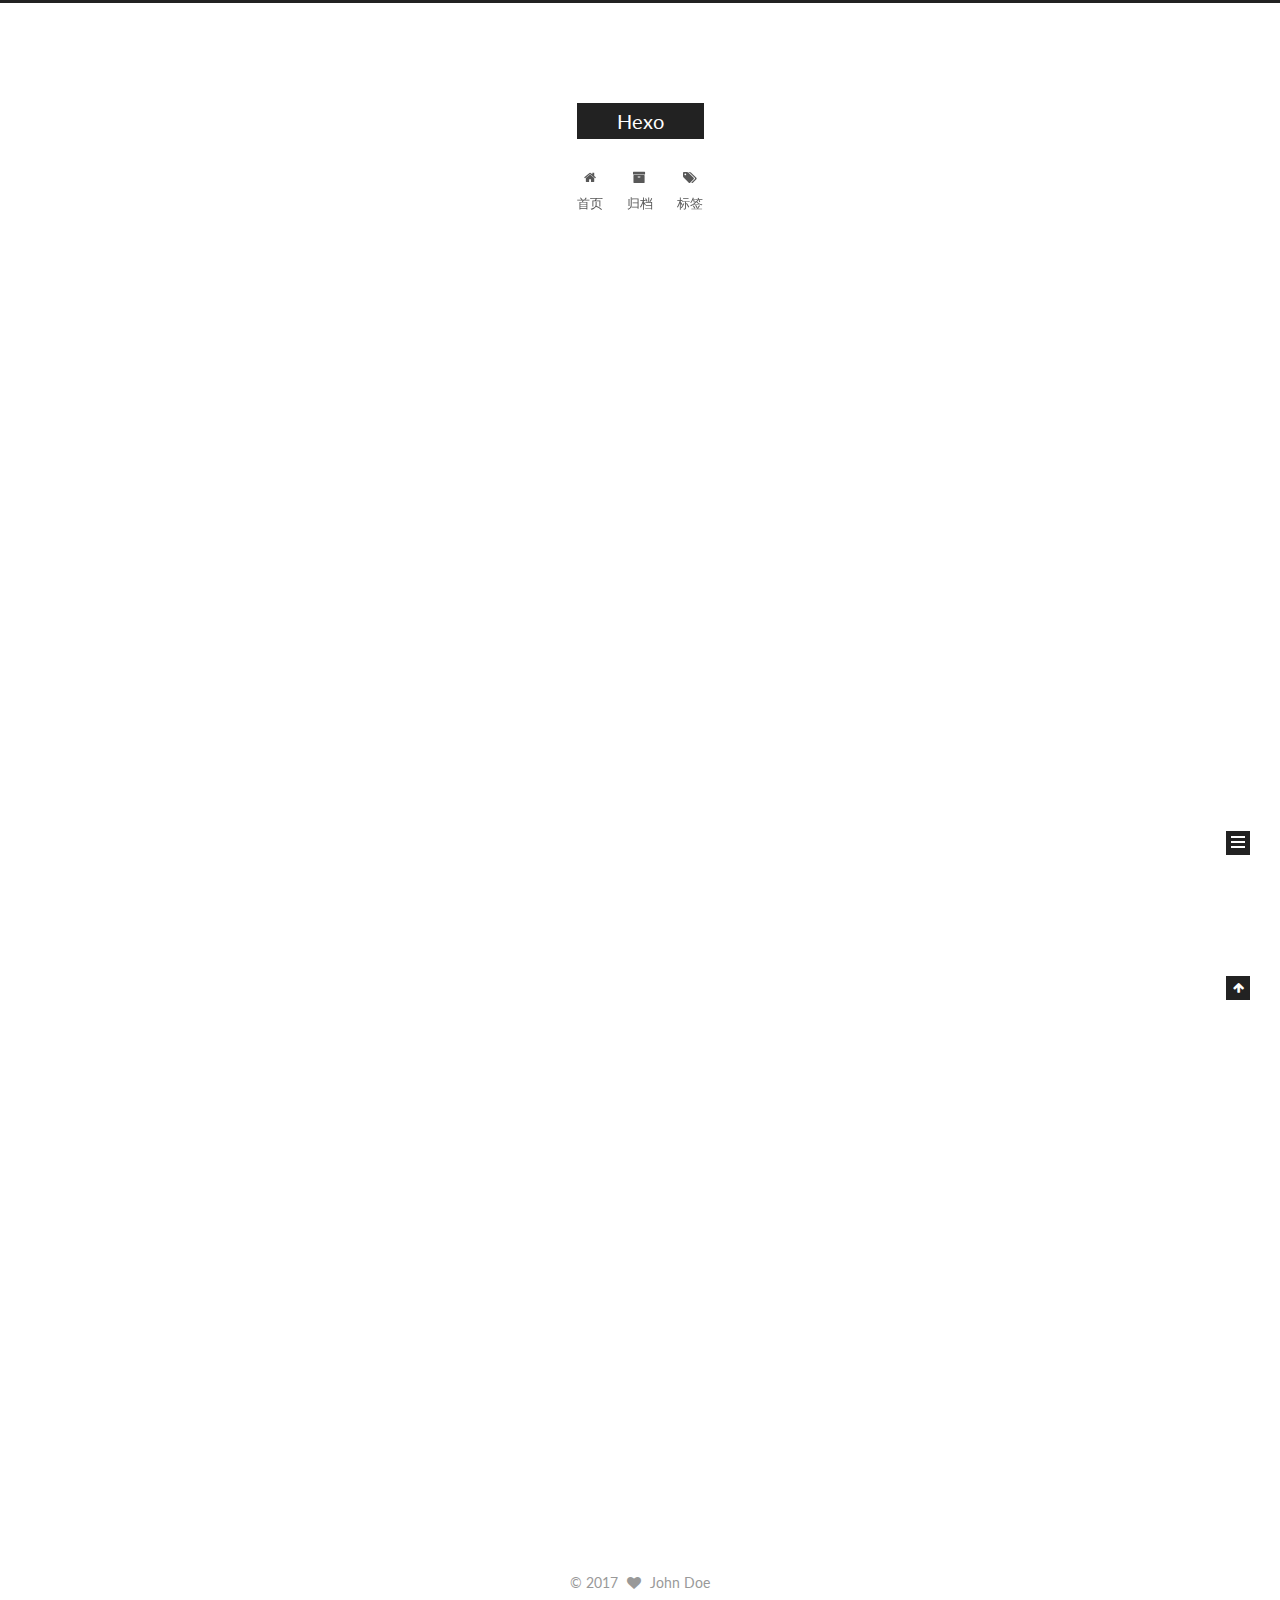
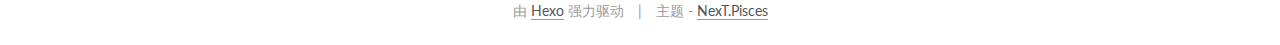
==== commit 085cb717: "Site updated: 2017-03-26 15:53:13" ====
--- a/index.html
+++ b/index.html
@@ -1,125 +1,452 @@
-<!DOCTYPE html>
-<html>
+<!doctype html>
+
+
+
+  
+
+
+<html class="theme-next pisces use-motion" lang="zh-Hans">
 <head>
-  <meta charset="utf-8">
-  
-  <title>Hexo</title>
-  <meta name="viewport" content="width=device-width, initial-scale=1, maximum-scale=1">
-  <meta property="og:type" content="website">
+  <meta charset="UTF-8"/>
+<meta http-equiv="X-UA-Compatible" content="IE=edge" />
+<meta name="viewport" content="width=device-width, initial-scale=1, maximum-scale=1"/>
+
+
+
+<meta http-equiv="Cache-Control" content="no-transform" />
+<meta http-equiv="Cache-Control" content="no-siteapp" />
+
+
+
+
+
+
+
+
+
+
+
+
+
+
+
+  
+  
+  <link href="/lib/fancybox/source/jquery.fancybox.css?v=2.1.5" rel="stylesheet" type="text/css" />
+
+
+
+
+  
+  
+  
+  
+
+  
+    
+    
+  
+
+  
+
+  
+
+  
+
+  
+
+  
+    
+    
+    <link href="//fonts.googleapis.com/css?family=Lato:300,300italic,400,400italic,700,700italic&subset=latin,latin-ext" rel="stylesheet" type="text/css">
+  
+
+
+
+
+
+
+<link href="/lib/font-awesome/css/font-awesome.min.css?v=4.6.2" rel="stylesheet" type="text/css" />
+
+<link href="/css/main.css?v=5.1.0" rel="stylesheet" type="text/css" />
+
+
+  <meta name="keywords" content="Hexo, NexT" />
+
+
+
+
+
+  <link rel="alternate" href="/atom.xml" title="Hexo" type="application/atom+xml" />
+
+
+
+
+  <link rel="shortcut icon" type="image/x-icon" href="/favicon.ico?v=5.1.0" />
+
+
+
+
+
+
+<meta property="og:type" content="website">
 <meta property="og:title" content="Hexo">
 <meta property="og:url" content="http://yoursite.com/index.html">
 <meta property="og:site_name" content="Hexo">
 <meta name="twitter:card" content="summary">
 <meta name="twitter:title" content="Hexo">
-  
-    <link rel="alternate" href="/atom.xml" title="Hexo" type="application/atom+xml">
-  
-  
-    <link rel="icon" href="/favicon.png">
-  
-  
-    <link href="//fonts.googleapis.com/css?family=Source+Code+Pro" rel="stylesheet" type="text/css">
-  
-  <link rel="stylesheet" href="/css/style.css">
-  
-
+
+
+
+<script type="text/javascript" id="hexo.configurations">
+  var NexT = window.NexT || {};
+  var CONFIG = {
+    root: '/',
+    scheme: 'Pisces',
+    sidebar: {"position":"left","display":"post","offset":12,"offset_float":0,"b2t":false,"scrollpercent":false},
+    fancybox: true,
+    motion: true,
+    duoshuo: {
+      userId: '0',
+      author: '博主'
+    },
+    algolia: {
+      applicationID: '',
+      apiKey: '',
+      indexName: '',
+      hits: {"per_page":10},
+      labels: {"input_placeholder":"Search for Posts","hits_empty":"We didn't find any results for the search: ${query}","hits_stats":"${hits} results found in ${time} ms"}
+    }
+  };
+</script>
+
+
+
+  <link rel="canonical" href="http://yoursite.com/"/>
+
+
+
+
+
+  <title> Hexo </title>
 </head>
 
-<body>
-  <div id="container">
-    <div id="wrap">
-      <header id="header">
-  <div id="banner"></div>
-  <div id="header-outer" class="outer">
-    <div id="header-title" class="inner">
-      <h1 id="logo-wrap">
-        <a href="/" id="logo">Hexo</a>
-      </h1>
-      
-    </div>
-    <div id="header-inner" class="inner">
-      <nav id="main-nav">
-        <a id="main-nav-toggle" class="nav-icon"></a>
-        
-          <a class="main-nav-link" href="/">Home</a>
-        
-          <a class="main-nav-link" href="/archives">Archives</a>
-        
-      </nav>
-      <nav id="sub-nav">
-        
-          <a id="nav-rss-link" class="nav-icon" href="/atom.xml" title="RSS Feed"></a>
-        
-        <a id="nav-search-btn" class="nav-icon" title="Search"></a>
-      </nav>
-      <div id="search-form-wrap">
-        <form action="//google.com/search" method="get" accept-charset="UTF-8" class="search-form"><input type="search" name="q" results="0" class="search-form-input" placeholder="Search"><button type="submit" class="search-form-submit">&#xF002;</button><input type="hidden" name="sitesearch" value="http://yoursite.com"></form>
-      </div>
-    </div>
+<body itemscope itemtype="http://schema.org/WebPage" lang="zh-Hans">
+
+  
+
+
+
+
+
+
+
+
+
+
+
+
+
+
+  
+  
+    
+  
+
+  <div class="container sidebar-position-left 
+   page-home 
+ ">
+    <div class="headband"></div>
+
+    <header id="header" class="header" itemscope itemtype="http://schema.org/WPHeader">
+      <div class="header-inner"><div class="site-brand-wrapper">
+  <div class="site-meta ">
+    
+
+    <div class="custom-logo-site-title">
+      <a href="/"  class="brand" rel="start">
+        <span class="logo-line-before"><i></i></span>
+        <span class="site-title">Hexo</span>
+        <span class="logo-line-after"><i></i></span>
+      </a>
+    </div>
+      
+        <p class="site-subtitle"></p>
+      
   </div>
-</header>
-      <div class="outer">
-        <section id="main">
-  
-    <article id="w-my-new-post" class="article article-type-w" itemscope itemprop="blogPost">
-  <div class="article-meta">
-    <a href="/2017/03/26/my-new-post/" class="article-date">
-  <time datetime="2017-03-26T03:16:37.000Z" itemprop="datePublished">2017-03-26</time>
-</a>
-    
+
+  <div class="site-nav-toggle">
+    <button>
+      <span class="btn-bar"></span>
+      <span class="btn-bar"></span>
+      <span class="btn-bar"></span>
+    </button>
   </div>
-  <div class="article-inner">
-    
-    
-      <header class="article-header">
-        
-  
-    <h1 itemprop="name">
-      <a class="article-title" href="/2017/03/26/my-new-post/">my new post</a>
-    </h1>
-  
-
+</div>
+
+<nav class="site-nav">
+  
+
+  
+    <ul id="menu" class="menu">
+      
+        
+        <li class="menu-item menu-item-home">
+          <a href="/" rel="section">
+            
+              <i class="menu-item-icon fa fa-fw fa-home"></i> <br />
+            
+            首页
+          </a>
+        </li>
+      
+        
+        <li class="menu-item menu-item-archives">
+          <a href="/archives" rel="section">
+            
+              <i class="menu-item-icon fa fa-fw fa-archive"></i> <br />
+            
+            归档
+          </a>
+        </li>
+      
+        
+        <li class="menu-item menu-item-tags">
+          <a href="/tags" rel="section">
+            
+              <i class="menu-item-icon fa fa-fw fa-tags"></i> <br />
+            
+            标签
+          </a>
+        </li>
+      
+
+      
+    </ul>
+  
+
+  
+</nav>
+
+
+
+ </div>
+    </header>
+
+    <main id="main" class="main">
+      <div class="main-inner">
+        <div class="content-wrap">
+          <div id="content" class="content">
+            
+  <section id="posts" class="posts-expand">
+    
+      
+
+  
+
+  
+  
+  
+
+  <article class="post post-type-normal " itemscope itemtype="http://schema.org/Article">
+    <link itemprop="mainEntityOfPage" href="http://yoursite.com/2017/03/26/my-new-post/">
+
+    <span hidden itemprop="author" itemscope itemtype="http://schema.org/Person">
+      <meta itemprop="name" content="John Doe">
+      <meta itemprop="description" content="">
+      <meta itemprop="image" content="/images/avatar.gif">
+    </span>
+
+    <span hidden itemprop="publisher" itemscope itemtype="http://schema.org/Organization">
+      <meta itemprop="name" content="Hexo">
+    </span>
+
+    
+      <header class="post-header">
+
+        
+        
+          <h1 class="post-title" itemprop="name headline">
+            
+            
+              
+                
+                <a class="post-title-link" href="/2017/03/26/my-new-post/" itemprop="url">
+                  my new post
+                </a>
+              
+            
+          </h1>
+        
+
+        <div class="post-meta">
+          <span class="post-time">
+            
+              <span class="post-meta-item-icon">
+                <i class="fa fa-calendar-o"></i>
+              </span>
+              
+                <span class="post-meta-item-text">发表于</span>
+              
+              <time title="创建于" itemprop="dateCreated datePublished" datetime="2017-03-26T11:16:37+08:00">
+                2017-03-26
+              </time>
+            
+
+            
+
+            
+          </span>
+
+          
+
+          
+            
+          
+
+          
+          
+
+          
+
+          
+
+          
+
+        </div>
       </header>
     
-    <div class="article-entry" itemprop="articleBody">
-      
-        
-      
-    </div>
-    <footer class="article-footer">
-      <a data-url="http://yoursite.com/2017/03/26/my-new-post/" data-id="cj0q982zk0001uccdhx6duifn" class="article-share-link">Share</a>
-      
+
+
+    <div class="post-body" itemprop="articleBody">
+
+      
+      
+
+      
+        
+          
+            
+          
+        
+      
+    </div>
+
+    <div>
+      
+    </div>
+
+    <div>
+      
+    </div>
+
+    <div>
+      
+    </div>
+
+    <footer class="post-footer">
+      
+
+      
+
+      
+
+      
+      
+        <div class="post-eof"></div>
       
     </footer>
-  </div>
-  
-</article>
-
-
-  
-    <article id="post-hello-world" class="article article-type-post" itemscope itemprop="blogPost">
-  <div class="article-meta">
-    <a href="/2017/03/26/hello-world/" class="article-date">
-  <time datetime="2017-03-26T03:03:36.700Z" itemprop="datePublished">2017-03-26</time>
-</a>
-    
-  </div>
-  <div class="article-inner">
-    
-    
-      <header class="article-header">
-        
-  
-    <h1 itemprop="name">
-      <a class="article-title" href="/2017/03/26/hello-world/">Hello World</a>
-    </h1>
-  
-
+  </article>
+
+
+    
+      
+
+  
+
+  
+  
+  
+
+  <article class="post post-type-normal " itemscope itemtype="http://schema.org/Article">
+    <link itemprop="mainEntityOfPage" href="http://yoursite.com/2017/03/26/hello-world/">
+
+    <span hidden itemprop="author" itemscope itemtype="http://schema.org/Person">
+      <meta itemprop="name" content="John Doe">
+      <meta itemprop="description" content="">
+      <meta itemprop="image" content="/images/avatar.gif">
+    </span>
+
+    <span hidden itemprop="publisher" itemscope itemtype="http://schema.org/Organization">
+      <meta itemprop="name" content="Hexo">
+    </span>
+
+    
+      <header class="post-header">
+
+        
+        
+          <h1 class="post-title" itemprop="name headline">
+            
+            
+              
+                
+                <a class="post-title-link" href="/2017/03/26/hello-world/" itemprop="url">
+                  Hello World
+                </a>
+              
+            
+          </h1>
+        
+
+        <div class="post-meta">
+          <span class="post-time">
+            
+              <span class="post-meta-item-icon">
+                <i class="fa fa-calendar-o"></i>
+              </span>
+              
+                <span class="post-meta-item-text">发表于</span>
+              
+              <time title="创建于" itemprop="dateCreated datePublished" datetime="2017-03-26T11:03:36+08:00">
+                2017-03-26
+              </time>
+            
+
+            
+
+            
+          </span>
+
+          
+
+          
+            
+          
+
+          
+          
+
+          
+
+          
+
+          
+
+        </div>
       </header>
     
-    <div class="article-entry" itemprop="articleBody">
-      
-        <p>Welcome to <a href="https://hexo.io/" target="_blank" rel="external">Hexo</a>! This is your very first post. Check <a href="https://hexo.io/docs/" target="_blank" rel="external">documentation</a> for more info. If you get any problems when using Hexo, you can find the answer in <a href="https://hexo.io/docs/troubleshooting.html" target="_blank" rel="external">troubleshooting</a> or you can ask me on <a href="https://github.com/hexojs/hexo/issues" target="_blank" rel="external">GitHub</a>.</p>
+
+
+    <div class="post-body" itemprop="articleBody">
+
+      
+      
+
+      
+        
+          
+            <p>Welcome to <a href="https://hexo.io/" target="_blank" rel="external">Hexo</a>! This is your very first post. Check <a href="https://hexo.io/docs/" target="_blank" rel="external">documentation</a> for more info. If you get any problems when using Hexo, you can find the answer in <a href="https://hexo.io/docs/troubleshooting.html" target="_blank" rel="external">troubleshooting</a> or you can ask me on <a href="https://github.com/hexojs/hexo/issues" target="_blank" rel="external">GitHub</a>.</p>
 <h2 id="Quick-Start"><a href="#Quick-Start" class="headerlink" title="Quick Start"></a>Quick Start</h2><h3 id="Create-a-new-post"><a href="#Create-a-new-post" class="headerlink" title="Create a new post"></a>Create a new post</h3><figure class="highlight bash"><table><tr><td class="gutter"><pre><div class="line">1</div></pre></td><td class="code"><pre><div class="line">$ hexo new <span class="string">"My New Post"</span></div></pre></td></tr></table></figure>
 <p>More info: <a href="https://hexo.io/docs/writing.html" target="_blank" rel="external">Writing</a></p>
 <h3 id="Run-server"><a href="#Run-server" class="headerlink" title="Run server"></a>Run server</h3><figure class="highlight bash"><table><tr><td class="gutter"><pre><div class="line">1</div></pre></td><td class="code"><pre><div class="line">$ hexo server</div></pre></td></tr></table></figure>
@@ -129,92 +456,288 @@
 <h3 id="Deploy-to-remote-sites"><a href="#Deploy-to-remote-sites" class="headerlink" title="Deploy to remote sites"></a>Deploy to remote sites</h3><figure class="highlight bash"><table><tr><td class="gutter"><pre><div class="line">1</div></pre></td><td class="code"><pre><div class="line">$ hexo deploy</div></pre></td></tr></table></figure>
 <p>More info: <a href="https://hexo.io/docs/deployment.html" target="_blank" rel="external">Deployment</a></p>
 
-      
-    </div>
-    <footer class="article-footer">
-      <a data-url="http://yoursite.com/2017/03/26/hello-world/" data-id="cj0q982zf0000uccdvxdld6fx" class="article-share-link">Share</a>
-      
+          
+        
+      
+    </div>
+
+    <div>
+      
+    </div>
+
+    <div>
+      
+    </div>
+
+    <div>
+      
+    </div>
+
+    <footer class="post-footer">
+      
+
+      
+
+      
+
+      
+      
+        <div class="post-eof"></div>
       
     </footer>
+  </article>
+
+
+    
+  </section>
+
+  
+
+
+          </div>
+          
+
+
+          
+
+        </div>
+        
+          
+  
+  <div class="sidebar-toggle">
+    <div class="sidebar-toggle-line-wrap">
+      <span class="sidebar-toggle-line sidebar-toggle-line-first"></span>
+      <span class="sidebar-toggle-line sidebar-toggle-line-middle"></span>
+      <span class="sidebar-toggle-line sidebar-toggle-line-last"></span>
+    </div>
   </div>
-  
-</article>
-
-
-  
-
-</section>
-        
-          <aside id="sidebar">
-  
-    
-
-  
-    
-
-  
-    
-  
-    
-  <div class="widget-wrap">
-    <h3 class="widget-title">Archives</h3>
-    <div class="widget">
-      <ul class="archive-list"><li class="archive-list-item"><a class="archive-list-link" href="/archives/2017/03/">March 2017</a></li></ul>
-    </div>
+
+  <aside id="sidebar" class="sidebar">
+    <div class="sidebar-inner">
+
+      
+
+      
+
+      <section class="site-overview sidebar-panel sidebar-panel-active">
+        <div class="site-author motion-element" itemprop="author" itemscope itemtype="http://schema.org/Person">
+          <img class="site-author-image" itemprop="image"
+               src="/images/avatar.gif"
+               alt="John Doe" />
+          <p class="site-author-name" itemprop="name">John Doe</p>
+           
+              <p class="site-description motion-element" itemprop="description"></p>
+          
+        </div>
+        <nav class="site-state motion-element">
+
+          
+            <div class="site-state-item site-state-posts">
+              <a href="/archives">
+                <span class="site-state-item-count">2</span>
+                <span class="site-state-item-name">日志</span>
+              </a>
+            </div>
+          
+
+          
+
+          
+
+        </nav>
+
+        
+          <div class="feed-link motion-element">
+            <a href="/atom.xml" rel="alternate">
+              <i class="fa fa-rss"></i>
+              RSS
+            </a>
+          </div>
+        
+
+        <div class="links-of-author motion-element">
+          
+        </div>
+
+        
+        
+
+        
+        
+
+        
+
+
+      </section>
+
+      
+
+      
+
+    </div>
+  </aside>
+
+
+        
+      </div>
+    </main>
+
+    <footer id="footer" class="footer">
+      <div class="footer-inner">
+        <div class="copyright" >
+  
+  &copy; 
+  <span itemprop="copyrightYear">2017</span>
+  <span class="with-love">
+    <i class="fa fa-heart"></i>
+  </span>
+  <span class="author" itemprop="copyrightHolder">John Doe</span>
+</div>
+
+
+<div class="powered-by">
+  由 <a class="theme-link" href="https://hexo.io">Hexo</a> 强力驱动
+</div>
+
+<div class="theme-info">
+  主题 -
+  <a class="theme-link" href="https://github.com/iissnan/hexo-theme-next">
+    NexT.Pisces
+  </a>
+</div>
+
+
+        
+
+        
+      </div>
+    </footer>
+
+    
+      <div class="back-to-top">
+        <i class="fa fa-arrow-up"></i>
+        
+      </div>
+    
+
   </div>
 
-
-  
-    
-  <div class="widget-wrap">
-    <h3 class="widget-title">Recent Posts</h3>
-    <div class="widget">
-      <ul>
-        
-          <li>
-            <a href="/2017/03/26/my-new-post/">my new post</a>
-          </li>
-        
-          <li>
-            <a href="/2017/03/26/hello-world/">Hello World</a>
-          </li>
-        
-      </ul>
-    </div>
-  </div>
-
-  
-</aside>
-        
-      </div>
-      <footer id="footer">
-  
-  <div class="outer">
-    <div id="footer-info" class="inner">
-      &copy; 2017 John Doe<br>
-      Powered by <a href="http://hexo.io/" target="_blank">Hexo</a>
-    </div>
-  </div>
-</footer>
-    </div>
-    <nav id="mobile-nav">
-  
-    <a href="/" class="mobile-nav-link">Home</a>
-  
-    <a href="/archives" class="mobile-nav-link">Archives</a>
-  
-</nav>
-    
-
-<script src="//ajax.googleapis.com/ajax/libs/jquery/2.0.3/jquery.min.js"></script>
-
-
-  <link rel="stylesheet" href="/fancybox/jquery.fancybox.css">
-  <script src="/fancybox/jquery.fancybox.pack.js"></script>
-
-
-<script src="/js/script.js"></script>
-
-  </div>
+  
+
+<script type="text/javascript">
+  if (Object.prototype.toString.call(window.Promise) !== '[object Function]') {
+    window.Promise = null;
+  }
+</script>
+
+
+
+
+
+
+
+
+
+  
+
+
+
+
+
+
+  
+  <script type="text/javascript" src="/lib/jquery/index.js?v=2.1.3"></script>
+
+  
+  <script type="text/javascript" src="/lib/fastclick/lib/fastclick.min.js?v=1.0.6"></script>
+
+  
+  <script type="text/javascript" src="/lib/jquery_lazyload/jquery.lazyload.js?v=1.9.7"></script>
+
+  
+  <script type="text/javascript" src="/lib/velocity/velocity.min.js?v=1.2.1"></script>
+
+  
+  <script type="text/javascript" src="/lib/velocity/velocity.ui.min.js?v=1.2.1"></script>
+
+  
+  <script type="text/javascript" src="/lib/fancybox/source/jquery.fancybox.pack.js?v=2.1.5"></script>
+
+
+  
+
+
+  <script type="text/javascript" src="/js/src/utils.js?v=5.1.0"></script>
+
+  <script type="text/javascript" src="/js/src/motion.js?v=5.1.0"></script>
+
+
+
+  
+  
+
+
+  <script type="text/javascript" src="/js/src/affix.js?v=5.1.0"></script>
+
+  <script type="text/javascript" src="/js/src/schemes/pisces.js?v=5.1.0"></script>
+
+
+
+  
+
+  
+
+
+  <script type="text/javascript" src="/js/src/bootstrap.js?v=5.1.0"></script>
+
+
+
+  
+
+
+  
+
+
+
+
+	
+
+
+
+
+
+  
+
+
+
+
+
+  
+
+
+
+
+
+  
+
+
+
+
+
+
+  
+
+
+
+
+
+  
+
+  
+
+  
+
+  
+
 </body>
-</html>+</html>
--- a/css/main.css
+++ b/css/main.css
@@ -0,0 +1,2533 @@
+/* normalize.css v3.0.2 | MIT License | git.io/normalize */
+html {
+  font-family: sans-serif; /* 1 */
+  -ms-text-size-adjust: 100%; /* 2 */
+  -webkit-text-size-adjust: 100%; /* 2 */
+}
+body {
+  margin: 0;
+}
+article,
+aside,
+details,
+figcaption,
+figure,
+footer,
+header,
+hgroup,
+main,
+menu,
+nav,
+section,
+summary {
+  display: block;
+}
+audio,
+canvas,
+progress,
+video {
+  display: inline-block; /* 1 */
+  vertical-align: baseline; /* 2 */
+}
+audio:not([controls]) {
+  display: none;
+  height: 0;
+}
+[hidden],
+template {
+  display: none;
+}
+a {
+  background-color: transparent;
+}
+a:active,
+a:hover {
+  outline: 0;
+}
+abbr[title] {
+  border-bottom: 1px dotted;
+}
+b,
+strong {
+  font-weight: bold;
+}
+dfn {
+  font-style: italic;
+}
+h1 {
+  font-size: 2em;
+  margin: 0.67em 0;
+}
+mark {
+  background: #ff0;
+  color: #000;
+}
+small {
+  font-size: 80%;
+}
+sub,
+sup {
+  font-size: 75%;
+  line-height: 0;
+  position: relative;
+  vertical-align: baseline;
+}
+sup {
+  top: -0.5em;
+}
+sub {
+  bottom: -0.25em;
+}
+img {
+  border: 0;
+}
+svg:not(:root) {
+  overflow: hidden;
+}
+figure {
+  margin: 1em 40px;
+}
+hr {
+  -moz-box-sizing: content-box;
+  box-sizing: content-box;
+  height: 0;
+}
+pre {
+  overflow: auto;
+}
+code,
+kbd,
+pre,
+samp {
+  font-family: monospace, monospace;
+  font-size: 1em;
+}
+button,
+input,
+optgroup,
+select,
+textarea {
+  color: inherit; /* 1 */
+  font: inherit; /* 2 */
+  margin: 0; /* 3 */
+}
+button {
+  overflow: visible;
+}
+button,
+select {
+  text-transform: none;
+}
+button,
+html input[type="button"],
+input[type="reset"],
+input[type="submit"] {
+  -webkit-appearance: button; /* 2 */
+  cursor: pointer; /* 3 */
+}
+button[disabled],
+html input[disabled] {
+  cursor: default;
+}
+button::-moz-focus-inner,
+input::-moz-focus-inner {
+  border: 0;
+  padding: 0;
+}
+input {
+  line-height: normal;
+}
+input[type="checkbox"],
+input[type="radio"] {
+  box-sizing: border-box; /* 1 */
+  padding: 0; /* 2 */
+}
+input[type="number"]::-webkit-inner-spin-button,
+input[type="number"]::-webkit-outer-spin-button {
+  height: auto;
+}
+input[type="search"] {
+  -webkit-appearance: textfield; /* 1 */
+  -moz-box-sizing: content-box;
+  -webkit-box-sizing: content-box; /* 2 */
+  box-sizing: content-box;
+}
+input[type="search"]::-webkit-search-cancel-button,
+input[type="search"]::-webkit-search-decoration {
+  -webkit-appearance: none;
+}
+fieldset {
+  border: 1px solid #c0c0c0;
+  margin: 0 2px;
+  padding: 0.35em 0.625em 0.75em;
+}
+legend {
+  border: 0; /* 1 */
+  padding: 0; /* 2 */
+}
+textarea {
+  overflow: auto;
+}
+optgroup {
+  font-weight: bold;
+}
+table {
+  border-collapse: collapse;
+  border-spacing: 0;
+}
+td,
+th {
+  padding: 0;
+}
+::selection {
+  background: #262a30;
+  color: #fff;
+}
+body {
+  position: relative;
+  font-family: 'Lato', "PingFang SC", "Microsoft YaHei", sans-serif;
+  font-size: 14px;
+  line-height: 2;
+  color: #555;
+  background: #fff;
+}
+@media (max-width: 767px) {
+  body {
+    padding-right: 0 !important;
+  }
+}
+@media (min-width: 768px) and (max-width: 991px) {
+  body {
+    padding-right: 0 !important;
+  }
+}
+@media (min-width: 1600px) {
+  body {
+    font-size: 16px;
+  }
+}
+h1,
+h2,
+h3,
+h4,
+h5,
+h6 {
+  margin: 0;
+  padding: 0;
+  font-weight: bold;
+  line-height: 1.5;
+  font-family: 'Lato', "PingFang SC", "Microsoft YaHei", sans-serif;
+}
+h2,
+h3,
+h4,
+h5,
+h6 {
+  margin: 20px 0 15px;
+}
+h1 {
+  font-size: 22px;
+}
+@media (max-width: 767px) {
+  h1 {
+    font-size: 18px;
+  }
+}
+h2 {
+  font-size: 20px;
+}
+@media (max-width: 767px) {
+  h2 {
+    font-size: 16px;
+  }
+}
+h3 {
+  font-size: 18px;
+}
+@media (max-width: 767px) {
+  h3 {
+    font-size: 14px;
+  }
+}
+h4 {
+  font-size: 16px;
+}
+@media (max-width: 767px) {
+  h4 {
+    font-size: 12px;
+  }
+}
+h5 {
+  font-size: 14px;
+}
+@media (max-width: 767px) {
+  h5 {
+    font-size: 10px;
+  }
+}
+h6 {
+  font-size: 12px;
+}
+@media (max-width: 767px) {
+  h6 {
+    font-size: 8px;
+  }
+}
+p {
+  margin: 0 0 25px 0;
+}
+a {
+  color: #555;
+  text-decoration: none;
+  border-bottom: 1px solid #999;
+  word-wrap: break-word;
+}
+a:hover {
+  color: #222;
+  border-bottom-color: #222;
+}
+blockquote {
+  margin: 0;
+  padding: 0;
+}
+img {
+  display: block;
+  margin: auto;
+  max-width: 100%;
+  height: auto;
+}
+hr {
+  margin: 40px 0;
+  height: 3px;
+  border: none;
+  background-color: #ddd;
+  background-image: repeating-linear-gradient(-45deg, #fff, #fff 4px, transparent 4px, transparent 8px);
+}
+blockquote {
+  padding: 0 15px;
+  color: #666;
+  border-left: 4px solid #ddd;
+}
+blockquote cite::before {
+  content: "-";
+  padding: 0 5px;
+}
+dt {
+  font-weight: 700;
+}
+dd {
+  margin: 0;
+  padding: 0;
+}
+.text-left {
+  text-align: left;
+}
+.text-center {
+  text-align: center;
+}
+.text-right {
+  text-align: right;
+}
+.text-justify {
+  text-align: justify;
+}
+.text-nowrap {
+  white-space: nowrap;
+}
+.text-lowercase {
+  text-transform: lowercase;
+}
+.text-uppercase {
+  text-transform: uppercase;
+}
+.text-capitalize {
+  text-transform: capitalize;
+}
+.center-block {
+  display: block;
+  margin-left: auto;
+  margin-right: auto;
+}
+.clearfix:before,
+.clearfix:after {
+  content: " ";
+  display: table;
+}
+.clearfix:after {
+  clear: both;
+}
+.pullquote {
+  width: 45%;
+}
+.pullquote.left {
+  float: left;
+  margin-left: 5px;
+  margin-right: 10px;
+}
+.pullquote.right {
+  float: right;
+  margin-left: 10px;
+  margin-right: 5px;
+}
+.affix.affix.affix {
+  position: fixed;
+}
+.translation {
+  margin-top: -20px;
+  font-size: 14px;
+  color: #999;
+}
+.scrollbar-measure {
+  width: 100px;
+  height: 100px;
+  overflow: scroll;
+  position: absolute;
+  top: -9999px;
+}
+.use-motion .motion-element {
+  opacity: 0;
+}
+table {
+  margin: 20px 0;
+  width: 100%;
+  border-collapse: collapse;
+  border-spacing: 0;
+  border: 1px solid #ddd;
+  font-size: 14px;
+  table-layout: fixed;
+  word-wrap: break-all;
+}
+table>tbody>tr:nth-of-type(odd) {
+  background-color: #f9f9f9;
+}
+table>tbody>tr:hover {
+  background-color: #f5f5f5;
+}
+caption,
+th,
+td {
+  padding: 8px;
+  text-align: left;
+  vertical-align: middle;
+  font-weight: normal;
+}
+th,
+td {
+  border-bottom: 3px solid #ddd;
+  border-right: 1px solid #eee;
+}
+th {
+  padding-bottom: 10px;
+  font-weight: 700;
+}
+td {
+  border-bottom-width: 1px;
+}
+html,
+body {
+  height: 100%;
+}
+.container {
+  position: relative;
+  min-height: 100%;
+}
+.header-inner {
+  margin: 0 auto;
+  padding: 100px 0 70px;
+  width: 700px;
+}
+@media (min-width: 1600px) {
+  .container .header-inner {
+    width: 900px;
+  }
+}
+.main {
+  padding-bottom: 150px;
+}
+.main-inner {
+  margin: 0 auto;
+  width: 700px;
+}
+@media (min-width: 1600px) {
+  .container .main-inner {
+    width: 900px;
+  }
+}
+.footer {
+  position: absolute;
+  left: 0;
+  bottom: 0;
+  width: 100%;
+  min-height: 50px;
+}
+.footer-inner {
+  box-sizing: border-box;
+  margin: 20px auto;
+  width: 700px;
+}
+@media (min-width: 1600px) {
+  .container .footer-inner {
+    width: 900px;
+  }
+}
+pre,
+.highlight {
+  overflow: auto;
+  margin: 20px 0;
+  padding: 0;
+  font-size: 13px;
+  color: #4d4d4c;
+  background: #f7f7f7;
+  line-height: 1.6;
+}
+pre,
+code {
+  font-family: consolas, Menlo, "PingFang SC", "Microsoft YaHei", monospace;
+}
+code {
+  padding: 2px 4px;
+  word-wrap: break-word;
+  color: #555;
+  background: #eee;
+  border-radius: 3px;
+  font-size: 13px;
+}
+pre code {
+  padding: 0;
+  color: #4d4d4c;
+  background: none;
+  text-shadow: none;
+}
+.highlight {
+  border-radius: 1px;
+}
+.highlight pre {
+  border: none;
+  margin: 0;
+  padding: 10px 0;
+}
+.highlight table {
+  margin: 0;
+  width: auto;
+  border: none;
+}
+.highlight td {
+  border: none;
+  padding: 0;
+}
+.highlight figcaption {
+  font-size: 1em;
+  color: #4d4d4c;
+  line-height: 1em;
+  margin-bottom: 1em;
+}
+.highlight figcaption:before,
+.highlight figcaption:after {
+  content: " ";
+  display: table;
+}
+.highlight figcaption:after {
+  clear: both;
+}
+.highlight figcaption a {
+  float: right;
+  color: #4d4d4c;
+}
+.highlight figcaption a:hover {
+  border-bottom-color: #4d4d4c;
+}
+.highlight .gutter pre {
+  padding-left: 10px;
+  padding-right: 10px;
+  color: #869194;
+  text-align: right;
+  background-color: #eff2f3;
+}
+.highlight .code pre {
+  padding-left: 10px;
+  padding-right: 10px;
+  background-color: #f7f7f7;
+}
+.highlight .line {
+  height: 20px;
+}
+.gutter {
+  -webkit-user-select: none;
+  -moz-user-select: none;
+  -ms-user-select: none;
+  user-select: none;
+}
+.gist table {
+  width: auto;
+}
+.gist table td {
+  border: none;
+}
+pre .deletion {
+  background: #fdd;
+}
+pre .addition {
+  background: #dfd;
+}
+pre .meta {
+  color: #8959a8;
+}
+pre .comment {
+  color: #8e908c;
+}
+pre .variable,
+pre .attribute,
+pre .tag,
+pre .regexp,
+pre .ruby .constant,
+pre .xml .tag .title,
+pre .xml .pi,
+pre .xml .doctype,
+pre .html .doctype,
+pre .css .id,
+pre .css .class,
+pre .css .pseudo {
+  color: #c82829;
+}
+pre .number,
+pre .preprocessor,
+pre .built_in,
+pre .literal,
+pre .params,
+pre .constant,
+pre .command {
+  color: #f5871f;
+}
+pre .ruby .class .title,
+pre .css .rules .attribute,
+pre .string,
+pre .value,
+pre .inheritance,
+pre .header,
+pre .ruby .symbol,
+pre .xml .cdata,
+pre .special,
+pre .number,
+pre .formula {
+  color: #718c00;
+}
+pre .title,
+pre .css .hexcolor {
+  color: #3e999f;
+}
+pre .function,
+pre .python .decorator,
+pre .python .title,
+pre .ruby .function .title,
+pre .ruby .title .keyword,
+pre .perl .sub,
+pre .javascript .title,
+pre .coffeescript .title {
+  color: #4271ae;
+}
+pre .keyword,
+pre .javascript .function {
+  color: #8959a8;
+}
+.full-image.full-image.full-image {
+  border: none;
+  max-width: 100%;
+  width: auto;
+  margin: 20px auto;
+}
+@media (min-width: 992px) {
+  .full-image.full-image.full-image {
+    max-width: none;
+    width: 110%;
+    margin: 25px -5%;
+  }
+}
+.blockquote-center,
+.page-home .post-type-quote blockquote,
+.page-post-detail .post-type-quote blockquote {
+  position: relative;
+  margin: 40px 0;
+  padding: 0;
+  border-left: none;
+  text-align: center;
+}
+.blockquote-center::before,
+.page-home .post-type-quote blockquote::before,
+.page-post-detail .post-type-quote blockquote::before,
+.blockquote-center::after,
+.page-home .post-type-quote blockquote::after,
+.page-post-detail .post-type-quote blockquote::after {
+  position: absolute;
+  content: ' ';
+  display: block;
+  width: 100%;
+  height: 24px;
+  opacity: 0.2;
+  background-repeat: no-repeat;
+  background-position: 0 -6px;
+  background-size: 22px 22px;
+}
+.blockquote-center::before,
+.page-home .post-type-quote blockquote::before,
+.page-post-detail .post-type-quote blockquote::before {
+  top: -20px;
+  background-image: url("../images/quote-l.svg");
+  border-top: 1px solid #ccc;
+}
+.blockquote-center::after,
+.page-home .post-type-quote blockquote::after,
+.page-post-detail .post-type-quote blockquote::after {
+  bottom: -20px;
+  background-image: url("../images/quote-r.svg");
+  border-bottom: 1px solid #ccc;
+  background-position: 100% 8px;
+}
+.blockquote-center p,
+.page-home .post-type-quote blockquote p,
+.page-post-detail .post-type-quote blockquote p,
+.blockquote-center div,
+.page-home .post-type-quote blockquote div,
+.page-post-detail .post-type-quote blockquote div {
+  text-align: center;
+}
+.post .post-body .group-picture img {
+  box-sizing: border-box;
+  padding: 0 3px;
+  border: none;
+}
+.post .group-picture-row {
+  overflow: hidden;
+  margin-top: 6px;
+}
+.post .group-picture-row:first-child {
+  margin-top: 0;
+}
+.post .group-picture-column {
+  float: left;
+}
+.page-post-detail .post-body .group-picture-column {
+  float: none;
+  margin-top: 10px;
+  width: auto !important;
+}
+.page-post-detail .post-body .group-picture-column img {
+  margin: 0 auto;
+}
+.page-archive .group-picture-container {
+  overflow: hidden;
+}
+.page-archive .group-picture-row {
+  float: left;
+}
+.page-archive .group-picture-row:first-child {
+  margin-top: 6px;
+}
+.page-archive .group-picture-column {
+  max-width: 150px;
+  max-height: 150px;
+}
+.note {
+  padding: 20px;
+  margin: 20px 0;
+  border: 1px solid #eee;
+  border-left-width: 5px;
+  border-radius: 3px;
+}
+.note h2,
+.note h3,
+.note h4,
+.note h5,
+.note h6 {
+  margin-top: 0;
+  margin-bottom: 5px;
+}
+.note p:last-child {
+  margin-bottom: 0;
+}
+.note code {
+  border-radius: 3px;
+}
+.note+.note {
+  margin-top: -5px;
+}
+.default {
+  border-left-color: #777;
+}
+.default h2,
+.default h3,
+.default h4,
+.default h5,
+.default h6 {
+  color: #777;
+}
+.primary {
+  border-left-color: #428bca;
+}
+.primary h2,
+.primary h3,
+.primary h4,
+.primary h5,
+.primary h6 {
+  color: #428bca;
+}
+.success {
+  border-left-color: #5cb85c;
+}
+.success h2,
+.success h3,
+.success h4,
+.success h5,
+.success h6 {
+  color: #5cb85c;
+}
+.danger {
+  border-left-color: #d9534f;
+}
+.danger h2,
+.danger h3,
+.danger h4,
+.danger h5,
+.danger h6 {
+  color: #d9534f;
+}
+.warning {
+  border-left-color: #f0ad4e;
+}
+.warning h2,
+.warning h3,
+.warning h4,
+.warning h5,
+.warning h6 {
+  color: #f0ad4e;
+}
+.info {
+  border-left-color: #5bc0de;
+}
+.info h2,
+.info h3,
+.info h4,
+.info h5,
+.info h6 {
+  color: #5bc0de;
+}
+.btn {
+  display: inline-block;
+  padding: 0 20px;
+  font-size: 14px;
+  color: #fff;
+  background: #222;
+  border: 2px solid #222;
+  text-decoration: none;
+  border-radius: 0;
+  transition-property: background-color;
+  transition-duration: 0.2s;
+  transition-timing-function: ease-in-out;
+  transition-delay: 0s;
+}
+.btn:hover,
+.post-button .btn:hover {
+  border-color: #222;
+  color: #222;
+  background: #fff;
+}
+.btn-bar {
+  display: block;
+  width: 22px;
+  height: 2px;
+  background: #555;
+  border-radius: 1px;
+}
+.btn-bar+.btn-bar {
+  margin-top: 4px;
+}
+.pagination {
+  margin: 120px 0 40px;
+  text-align: center;
+  border-top: 1px solid #eee;
+}
+.page-number-basic,
+.pagination .prev,
+.pagination .next,
+.pagination .page-number,
+.pagination .space {
+  display: inline-block;
+  position: relative;
+  top: -1px;
+  margin: 0 10px;
+  padding: 0 10px;
+  line-height: 30px;
+}
+@media (max-width: 767px) {
+  .page-number-basic,
+  .pagination .prev,
+  .pagination .next,
+  .pagination .page-number,
+  .pagination .space {
+    margin: 0 5px;
+  }
+}
+.pagination .prev,
+.pagination .next,
+.pagination .page-number {
+  border-bottom: 0;
+  border-top: 1px solid #eee;
+  transition-property: border-color;
+  transition-duration: 0.2s;
+  transition-timing-function: ease-in-out;
+  transition-delay: 0s;
+}
+.pagination .prev:hover,
+.pagination .next:hover,
+.pagination .page-number:hover {
+  border-top-color: #222;
+}
+.pagination .space {
+  padding: 0;
+  margin: 0;
+}
+.pagination .prev {
+  margin-left: 0;
+}
+.pagination .next {
+  margin-right: 0;
+}
+.pagination .page-number.current {
+  color: #fff;
+  background: #ccc;
+  border-top-color: #ccc;
+}
+@media (max-width: 767px) {
+  .pagination {
+    border-top: none;
+  }
+  .pagination .prev,
+  .pagination .next,
+  .pagination .page-number {
+    margin-bottom: 10px;
+    border-top: 0;
+    border-bottom: 1px solid #eee;
+  }
+  .pagination .prev:hover,
+  .pagination .next:hover,
+  .pagination .page-number:hover {
+    border-bottom-color: #222;
+  }
+}
+.comments {
+  margin: 60px 20px 0;
+}
+.tag-cloud {
+  text-align: center;
+}
+.tag-cloud a {
+  display: inline-block;
+  margin: 10px;
+}
+.back-to-top {
+  box-sizing: border-box;
+  position: fixed;
+  bottom: -100px;
+  right: 30px;
+  z-index: 1050;
+  padding: 0 6px;
+  width: 24px;
+  background: #222;
+  font-size: 12px;
+  opacity: 1;
+  color: #fff;
+  cursor: pointer;
+  text-align: center;
+  -webkit-transform: translateZ(0);
+  transition-property: bottom;
+  transition-duration: 0.2s;
+  transition-timing-function: ease-in-out;
+  transition-delay: 0s;
+}
+@media (max-width: 767px) {
+  .back-to-top {
+    display: none;
+  }
+}
+@media (min-width: 768px) and (max-width: 991px) {
+  .back-to-top {
+    display: none;
+  }
+}
+.back-to-top.back-to-top-on {
+  bottom: 19px;
+}
+.header {
+  background: #fff;
+}
+.header-inner {
+  position: relative;
+}
+.headband {
+  height: 3px;
+  background: #222;
+}
+.site-meta {
+  margin: 0;
+  text-align: center;
+}
+@media (max-width: 767px) {
+  .site-meta {
+    text-align: center;
+  }
+}
+.brand {
+  position: relative;
+  display: inline-block;
+  padding: 0 40px;
+  color: #fff;
+  background: #222;
+  border-bottom: none;
+}
+.brand:hover {
+  color: #fff;
+}
+.logo {
+  display: inline-block;
+  margin-right: 5px;
+  line-height: 36px;
+  vertical-align: top;
+}
+.site-title {
+  display: inline-block;
+  vertical-align: top;
+  line-height: 36px;
+  font-size: 20px;
+  font-weight: normal;
+  font-family: 'Lato', "PingFang SC", "Microsoft YaHei", sans-serif;
+}
+.site-subtitle {
+  margin-top: 10px;
+  font-size: 13px;
+  color: #999;
+}
+.use-motion .brand {
+  opacity: 0;
+}
+.use-motion .logo,
+.use-motion .site-title,
+.use-motion .site-subtitle {
+  opacity: 0;
+  position: relative;
+  top: -10px;
+}
+.site-nav-toggle {
+  display: none;
+  position: absolute;
+  top: 10px;
+  left: 10px;
+}
+@media (max-width: 767px) {
+  .site-nav-toggle {
+    display: block;
+  }
+}
+.site-nav-toggle button {
+  margin-top: 2px;
+  padding: 9px 10px;
+  background: transparent;
+  border: none;
+}
+@media (max-width: 767px) {
+  .site-nav {
+    display: none;
+    margin: 0 -10px;
+    padding: 0 10px;
+    clear: both;
+    border-top: 1px solid #ddd;
+  }
+}
+@media (min-width: 768px) and (max-width: 991px) {
+  .site-nav {
+    display: block !important;
+  }
+}
+@media (min-width: 992px) {
+  .site-nav {
+    display: block !important;
+  }
+}
+.menu {
+  margin-top: 20px;
+  padding-left: 0;
+  text-align: center;
+}
+.menu .menu-item {
+  display: inline-block;
+  margin: 0 10px;
+  list-style: none;
+}
+@media screen and (max-width: 767px) {
+  .menu .menu-item {
+    margin-top: 10px;
+  }
+}
+.menu .menu-item a {
+  display: block;
+  font-size: 13px;
+  line-height: inherit;
+  border-bottom: 1px solid transparent;
+  transition-property: border-color;
+  transition-duration: 0.2s;
+  transition-timing-function: ease-in-out;
+  transition-delay: 0s;
+}
+.menu .menu-item a:hover {
+  border-bottom-color: #222;
+}
+.menu .menu-item .fa {
+  margin-right: 5px;
+}
+.use-motion .menu-item {
+  opacity: 0;
+}
+.post-body {
+  font-family: 'Lato', "PingFang SC", "Microsoft YaHei", sans-serif;
+}
+@media (max-width: 767px) {
+  .post-body {
+    word-break: break-word;
+  }
+}
+.post-body .fancybox img {
+  display: block !important;
+  margin: 0 auto;
+  cursor: pointer;
+  cursor: zoom-in;
+  cursor: -webkit-zoom-in;
+}
+.post-body .image-caption,
+.post-body .figure .caption {
+  margin: 10px auto 15px;
+  text-align: center;
+  font-size: 14px;
+  color: #999;
+  font-weight: bold;
+  line-height: 1;
+}
+.post-sticky-flag {
+  display: inline-block;
+  font-size: 16px;
+  -ms-transform: rotate(30deg);
+  -webkit-transform: rotate(30deg);
+  -moz-transform: rotate(30deg);
+  -ms-transform: rotate(30deg);
+  -o-transform: rotate(30deg);
+  transform: rotate(30deg);
+}
+.posts-expand {
+  padding-top: 40px;
+}
+@media (max-width: 767px) {
+  .posts-expand {
+    margin: 0 20px;
+  }
+  .post-body pre,
+  .post-body .highlight {
+    padding: 10px;
+  }
+  .post-body pre .gutter pre,
+  .post-body .highlight .gutter pre {
+    padding-right: 10px;
+  }
+}
+@media (min-width: 992px) {
+  .posts-expand .post-body {
+    text-align: justify;
+  }
+}
+.posts-expand .post-body h2,
+.posts-expand .post-body h3,
+.posts-expand .post-body h4,
+.posts-expand .post-body h5,
+.posts-expand .post-body h6 {
+  padding-top: 10px;
+}
+.posts-expand .post-body h2 .header-anchor,
+.posts-expand .post-body h3 .header-anchor,
+.posts-expand .post-body h4 .header-anchor,
+.posts-expand .post-body h5 .header-anchor,
+.posts-expand .post-body h6 .header-anchor {
+  float: right;
+  margin-left: 10px;
+  color: #ccc;
+  border-bottom-style: none;
+  visibility: hidden;
+}
+.posts-expand .post-body h2 .header-anchor:hover,
+.posts-expand .post-body h3 .header-anchor:hover,
+.posts-expand .post-body h4 .header-anchor:hover,
+.posts-expand .post-body h5 .header-anchor:hover,
+.posts-expand .post-body h6 .header-anchor:hover {
+  color: inherit;
+}
+.posts-expand .post-body h2:hover .header-anchor,
+.posts-expand .post-body h3:hover .header-anchor,
+.posts-expand .post-body h4:hover .header-anchor,
+.posts-expand .post-body h5:hover .header-anchor,
+.posts-expand .post-body h6:hover .header-anchor {
+  visibility: visible;
+}
+.posts-expand .post-body ul li {
+  list-style: circle;
+}
+.posts-expand .post-body img {
+  box-sizing: border-box;
+  margin: auto;
+  padding: 3px;
+  border: 1px solid #ddd;
+}
+.posts-expand .fancybox img {
+  margin: 0 auto;
+}
+@media (max-width: 767px) {
+  .posts-collapse {
+    margin: 0 20px;
+  }
+  .posts-collapse .post-title,
+  .posts-collapse .post-meta {
+    display: block;
+    width: auto;
+    text-align: left;
+  }
+}
+.posts-collapse {
+  position: relative;
+  z-index: 1010;
+  margin-left: 55px;
+}
+.posts-collapse::after {
+  content: " ";
+  position: absolute;
+  top: 20px;
+  left: 0;
+  margin-left: -2px;
+  width: 4px;
+  height: 100%;
+  background: #f5f5f5;
+  z-index: -1;
+}
+@media (max-width: 767px) {
+  .posts-collapse {
+    margin: 0 20px;
+  }
+}
+.posts-collapse .collection-title {
+  position: relative;
+  margin: 60px 0;
+}
+.posts-collapse .collection-title h2 {
+  margin-left: 20px;
+}
+.posts-collapse .collection-title small {
+  color: #bbb;
+}
+.posts-collapse .collection-title::before {
+  content: " ";
+  position: absolute;
+  left: 0;
+  top: 50%;
+  margin-left: -4px;
+  margin-top: -4px;
+  width: 8px;
+  height: 8px;
+  background: #bbb;
+  border-radius: 50%;
+}
+.posts-collapse .post {
+  margin: 30px 0;
+}
+.posts-collapse .post-header {
+  position: relative;
+  transition-duration: 0.2s;
+  transition-timing-function: ease-in-out;
+  transition-delay: 0s;
+  transition-property: border;
+  border-bottom: 1px dashed #ccc;
+}
+.posts-collapse .post-header::before {
+  content: " ";
+  position: absolute;
+  left: 0;
+  top: 12px;
+  width: 6px;
+  height: 6px;
+  margin-left: -4px;
+  background: #bbb;
+  border-radius: 50%;
+  border: 1px solid #fff;
+  transition-duration: 0.2s;
+  transition-timing-function: ease-in-out;
+  transition-delay: 0s;
+  transition-property: background;
+}
+.posts-collapse .post-header:hover {
+  border-bottom-color: #666;
+}
+.posts-collapse .post-header:hover::before {
+  background: #222;
+}
+.posts-collapse .post-meta {
+  position: absolute;
+  font-size: 12px;
+  left: 20px;
+  top: 5px;
+}
+.posts-collapse .post-comments-count {
+  display: none;
+}
+.posts-collapse .post-title {
+  margin-left: 60px;
+  font-size: 16px;
+  font-weight: normal;
+  line-height: inherit;
+}
+.posts-collapse .post-title::after {
+  margin-left: 3px;
+  opacity: 0.6;
+}
+.posts-collapse .post-title a {
+  color: #666;
+  border-bottom: none;
+}
+.page-home .post-type-quote .post-header,
+.page-post-detail .post-type-quote .post-header,
+.page-home .post-type-quote .post-tags,
+.page-post-detail .post-type-quote .post-tags {
+  display: none;
+}
+.posts-expand .post-title {
+  font-size: 26px;
+  text-align: center;
+  word-break: break-word;
+  font-weight: 400;
+}
+@media (max-width: 767px) {
+  .posts-expand .post-title {
+    font-size: 22px;
+  }
+}
+.posts-expand .post-title-link {
+  display: inline-block;
+  position: relative;
+  color: #555;
+  border-bottom: none;
+  line-height: 1.2;
+  vertical-align: top;
+}
+.posts-expand .post-title-link::before {
+  content: "";
+  position: absolute;
+  width: 100%;
+  height: 2px;
+  bottom: 0;
+  left: 0;
+  background-color: #000;
+  visibility: hidden;
+  -webkit-transform: scaleX(0);
+  -moz-transform: scaleX(0);
+  -ms-transform: scaleX(0);
+  -o-transform: scaleX(0);
+  transform: scaleX(0);
+  transition-duration: 0.2s;
+  transition-timing-function: ease-in-out;
+  transition-delay: 0s;
+}
+.posts-expand .post-title-link:hover::before {
+  visibility: visible;
+  -webkit-transform: scaleX(1);
+  -moz-transform: scaleX(1);
+  -ms-transform: scaleX(1);
+  -o-transform: scaleX(1);
+  transform: scaleX(1);
+}
+.posts-expand .post-title-link .fa {
+  font-size: 16px;
+}
+.posts-expand .post-meta {
+  margin: 3px 0 60px 0;
+  color: #999;
+  font-family: 'Lato', "PingFang SC", "Microsoft YaHei", sans-serif;
+  font-size: 12px;
+  text-align: center;
+}
+.posts-expand .post-meta .post-category-list {
+  display: inline-block;
+  margin: 0;
+  padding: 3px;
+}
+.posts-expand .post-meta .post-category-list-link {
+  color: #999;
+}
+.posts-expand .post-meta .post-description {
+  font-size: 14px;
+  margin-top: 2px;
+}
+.post-meta-divider {
+  margin: 0 0.5em;
+}
+.post-meta-item-icon {
+  margin-right: 3px;
+}
+@media (min-width: 768px) and (max-width: 991px) {
+  .post-meta-item-icon {
+    display: inline-block;
+  }
+}
+@media (max-width: 767px) {
+  .post-meta-item-icon {
+    display: inline-block;
+  }
+}
+@media (min-width: 768px) and (max-width: 991px) {
+  .post-meta-item-text {
+    display: none;
+  }
+}
+@media (max-width: 767px) {
+  .post-meta-item-text {
+    display: none;
+  }
+}
+@media (max-width: 767px) {
+  .posts-expand .post-comments-count {
+    display: none;
+  }
+}
+.social-like {
+  font-size: 14px;
+  height: 20px;
+  text-align: center;
+  border-top: 1px solid #eee;
+  padding-top: 9px;
+  margin-top: 45px;
+  display: flex;
+  justify-content: center;
+}
+.vk_like {
+  width: 85px;
+  height: 21px;
+  padding-top: 7px;
+  align-self: center;
+}
+.fb_like {
+  height: 30px;
+  align-self: center;
+}
+.post-button {
+  margin-top: 50px;
+}
+.post-button .btn {
+  color: #fff;
+  font-size: 14px;
+  background: #222;
+  border-radius: 0;
+  line-height: 2;
+  margin: 0 4px 8px 4px;
+}
+.post-button .fa-fw {
+  width: 1.285714285714286em;
+  text-align: left;
+}
+.posts-expand .post-tags {
+  margin-top: 40px;
+  text-align: center;
+}
+.posts-expand .post-tags a {
+  display: inline-block;
+  margin-right: 10px;
+  font-size: 13px;
+}
+.post-nav {
+  display: table;
+  margin-top: 15px;
+  width: 100%;
+  border-top: 1px solid #eee;
+}
+.post-nav-divider {
+  display: table-cell;
+  width: 10%;
+}
+.post-nav-item {
+  display: table-cell;
+  padding: 10px 0 0 0;
+  width: 45%;
+  vertical-align: top;
+}
+.post-nav-item a {
+  position: relative;
+  display: block;
+  line-height: 25px;
+  font-size: 14px;
+  color: #555;
+  border-bottom: none;
+}
+.post-nav-item a:hover {
+  color: #222;
+  border-bottom: none;
+}
+.post-nav-item a:active {
+  top: 2px;
+}
+.post-nav-item .fa {
+  position: absolute;
+  top: 8px;
+  left: 0;
+  font-size: 12px;
+}
+.post-nav-next a {
+  padding-left: 15px;
+}
+.post-nav-prev {
+  text-align: right;
+}
+.post-nav-prev a {
+  padding-right: 15px;
+}
+.post-nav-prev .fa {
+  right: 0;
+  left: auto;
+}
+.posts-expand .post-eof {
+  display: block;
+  margin: 80px auto 60px;
+  width: 8%;
+  height: 1px;
+  background: #ccc;
+  text-align: center;
+}
+.post:last-child .post-eof.post-eof.post-eof {
+  display: none;
+}
+.post-gallery {
+  display: table;
+  table-layout: fixed;
+  width: 100%;
+  border-collapse: separate;
+}
+.post-gallery-row {
+  display: table-row;
+}
+.post-gallery .post-gallery-img {
+  display: table-cell;
+  text-align: center;
+  vertical-align: middle;
+  border: none;
+}
+.post-gallery .post-gallery-img img {
+  max-width: 100%;
+  max-height: 100%;
+  border: none;
+}
+.fancybox-close,
+.fancybox-close:hover {
+  border: none;
+}
+.sidebar {
+  position: fixed;
+  right: 0;
+  top: 0;
+  bottom: 0;
+  width: 0;
+  z-index: 1040;
+  box-shadow: inset 0 2px 6px #000;
+  background: #222;
+  -webkit-transform: translateZ(0);
+}
+.sidebar a {
+  color: #999;
+  border-bottom-color: #555;
+}
+.sidebar a:hover {
+  color: #eee;
+}
+@media (min-width: 768px) and (max-width: 991px) {
+  .sidebar {
+    display: none !important;
+  }
+}
+@media (max-width: 767px) {
+  .sidebar {
+    display: none !important;
+  }
+}
+.sidebar-inner {
+  position: relative;
+  padding: 20px 10px;
+  color: #999;
+  text-align: center;
+}
+.sidebar-toggle {
+  position: fixed;
+  right: 30px;
+  bottom: 45px;
+  width: 14px;
+  height: 14px;
+  padding: 5px;
+  background: #222;
+  line-height: 0;
+  z-index: 1050;
+  cursor: pointer;
+  -webkit-transform: translateZ(0);
+}
+@media (min-width: 768px) and (max-width: 991px) {
+  .sidebar-toggle {
+    display: none;
+  }
+}
+@media (max-width: 767px) {
+  .sidebar-toggle {
+    display: none;
+  }
+}
+.sidebar-toggle-line {
+  position: relative;
+  display: inline-block;
+  vertical-align: top;
+  height: 2px;
+  width: 100%;
+  background: #fff;
+  margin-top: 3px;
+}
+.sidebar-toggle-line:first-child {
+  margin-top: 0;
+}
+.site-author-image {
+  display: block;
+  margin: 0 auto;
+  padding: 2px;
+  max-width: 96px;
+  height: auto;
+  border: 2px solid #333;
+}
+.site-author-name {
+  margin: 5px 0 0;
+  text-align: center;
+  color: #f5f5f5;
+  font-weight: normal;
+}
+.site-description {
+  margin-top: 5px;
+  text-align: center;
+  font-size: 14px;
+  color: #999;
+}
+.site-state {
+  overflow: hidden;
+  line-height: 1.4;
+  white-space: nowrap;
+  text-align: center;
+}
+.site-state-item {
+  display: inline-block;
+  padding: 0 15px;
+  border-left: 1px solid #333;
+}
+.site-state-item:first-child {
+  border-left: none;
+}
+.site-state-item a {
+  border-bottom: none;
+}
+.site-state-item-count {
+  display: block;
+  text-align: center;
+  color: inherit;
+  font-weight: 600;
+  font-size: 18px;
+}
+.site-state-item-name {
+  font-size: 13px;
+  color: inherit;
+}
+.feed-link {
+  margin-top: 20px;
+}
+.feed-link a {
+  display: inline-block;
+  padding: 0 15px;
+  color: #fc6423;
+  border: 1px solid #fc6423;
+  border-radius: 4px;
+}
+.feed-link a i {
+  color: #fc6423;
+  font-size: 14px;
+}
+.feed-link a:hover {
+  color: #fff;
+  background: #fc6423;
+}
+.feed-link a:hover i {
+  color: #fff;
+}
+.links-of-author {
+  margin-top: 20px;
+}
+.links-of-author a {
+  display: inline-block;
+  vertical-align: middle;
+  margin-right: 10px;
+  margin-bottom: 10px;
+  border-bottom-color: #555;
+  font-size: 13px;
+}
+.links-of-author a:before {
+  display: inline-block;
+  vertical-align: middle;
+  margin-right: 3px;
+  content: " ";
+  width: 4px;
+  height: 4px;
+  border-radius: 50%;
+  background: #79b56e;
+}
+.links-of-blogroll {
+  font-size: 13px;
+}
+.links-of-blogroll-title {
+  margin-top: 20px;
+  font-size: 14px;
+  font-weight: 600;
+}
+.links-of-blogroll-list {
+  margin: 0;
+  padding: 0;
+  list-style: none;
+}
+.links-of-blogroll-item {
+  padding: 2px 10px;
+}
+.sidebar-nav {
+  margin: 0 0 20px;
+  padding-left: 0;
+}
+.sidebar-nav li {
+  display: inline-block;
+  cursor: pointer;
+  border-bottom: 1px solid transparent;
+  font-size: 14px;
+  color: #555;
+}
+.sidebar-nav li:hover {
+  color: #f5f5f5;
+}
+.page-post-detail .sidebar-nav-toc {
+  padding: 0 5px;
+}
+.page-post-detail .sidebar-nav-overview {
+  margin-left: 10px;
+}
+.sidebar-nav .sidebar-nav-active {
+  color: #87daff;
+  border-bottom-color: #87daff;
+}
+.sidebar-nav .sidebar-nav-active:hover {
+  color: #87daff;
+}
+.sidebar-panel {
+  display: none;
+}
+.sidebar-panel-active {
+  display: block;
+}
+.post-toc-empty {
+  font-size: 14px;
+  color: #666;
+}
+.post-toc-wrap {
+  overflow: hidden;
+}
+.post-toc {
+  overflow: auto;
+}
+.post-toc ol {
+  margin: 0;
+  padding: 0 2px 5px 10px;
+  text-align: left;
+  list-style: none;
+  font-size: 14px;
+}
+.post-toc ol > ol {
+  padding-left: 0;
+}
+.post-toc ol a {
+  transition-duration: 0.2s;
+  transition-timing-function: ease-in-out;
+  transition-delay: 0s;
+  transition-property: all;
+  color: #999;
+  border-bottom-color: #555;
+}
+.post-toc ol a:hover {
+  color: #ccc;
+  border-bottom-color: #ccc;
+}
+.post-toc .nav-item {
+  overflow: hidden;
+  text-overflow: ellipsis;
+  white-space: nowrap;
+  line-height: 1.8;
+}
+.post-toc .nav .nav-child {
+  display: none;
+}
+.post-toc .nav .active > .nav-child {
+  display: block;
+}
+.post-toc .nav .active-current > .nav-child {
+  display: block;
+}
+.post-toc .nav .active-current > .nav-child > .nav-item {
+  display: block;
+}
+.post-toc .nav .active > a {
+  color: #87daff;
+  border-bottom-color: #87daff;
+}
+.post-toc .nav .active-current > a {
+  color: #87daff;
+}
+.post-toc .nav .active-current > a:hover {
+  color: #87daff;
+}
+.footer {
+  font-size: 14px;
+  color: #999;
+}
+.footer img {
+  border: none;
+}
+.footer-inner {
+  text-align: center;
+}
+.with-love {
+  display: inline-block;
+  margin: 0 5px;
+}
+.powered-by,
+.theme-info {
+  display: inline-block;
+}
+.powered-by {
+  margin-right: 10px;
+}
+.powered-by::after {
+  content: "|";
+  padding-left: 10px;
+}
+.cc-license {
+  margin-top: 10px;
+  text-align: center;
+}
+.cc-license .cc-opacity {
+  opacity: 0.7;
+  border-bottom: none;
+}
+.cc-license .cc-opacity:hover {
+  opacity: 0.9;
+}
+.cc-license img {
+  display: inline-block;
+}
+.theme-next #ds-thread #ds-reset {
+  color: #555;
+}
+.theme-next #ds-thread #ds-reset .ds-replybox {
+  margin-bottom: 30px;
+}
+.theme-next #ds-thread #ds-reset .ds-replybox .ds-avatar,
+.theme-next #ds-reset .ds-avatar img {
+  box-shadow: none;
+}
+.theme-next #ds-thread #ds-reset .ds-textarea-wrapper {
+  border-color: #c7d4e1;
+  background: none;
+  border-top-right-radius: 3px;
+  border-top-left-radius: 3px;
+}
+.theme-next #ds-thread #ds-reset .ds-textarea-wrapper textarea {
+  height: 60px;
+}
+.theme-next #ds-reset .ds-rounded-top {
+  border-radius: 0;
+}
+.theme-next #ds-thread #ds-reset .ds-post-toolbar {
+  box-sizing: border-box;
+  border: 1px solid #c7d4e1;
+  background: #f6f8fa;
+}
+.theme-next #ds-thread #ds-reset .ds-post-options {
+  height: 40px;
+  border: none;
+  background: none;
+}
+.theme-next #ds-thread #ds-reset .ds-toolbar-buttons {
+  top: 11px;
+}
+.theme-next #ds-thread #ds-reset .ds-sync {
+  top: 5px;
+}
+.theme-next #ds-thread #ds-reset .ds-post-button {
+  top: 4px;
+  right: 5px;
+  width: 90px;
+  height: 30px;
+  border: 1px solid #c5ced7;
+  border-radius: 3px;
+  background-image: linear-gradient(#fbfbfc, #f5f7f9);
+  color: #60676d;
+}
+.theme-next #ds-thread #ds-reset .ds-post-button:hover {
+  background-position: 0 -30px;
+  color: #60676d;
+}
+.theme-next #ds-thread #ds-reset .ds-comments-info {
+  padding: 10px 0;
+}
+.theme-next #ds-thread #ds-reset .ds-sort {
+  display: none;
+}
+.theme-next #ds-thread #ds-reset li.ds-tab a.ds-current {
+  border: none;
+  background: #f6f8fa;
+  color: #60676d;
+}
+.theme-next #ds-thread #ds-reset li.ds-tab a.ds-current:hover {
+  background-color: #e9f0f7;
+  color: #60676d;
+}
+.theme-next #ds-thread #ds-reset li.ds-tab a {
+  border-radius: 2px;
+  padding: 5px;
+}
+.theme-next #ds-thread #ds-reset .ds-login-buttons p {
+  color: #999;
+  line-height: 36px;
+}
+.theme-next #ds-thread #ds-reset .ds-login-buttons .ds-service-list li {
+  height: 28px;
+}
+.theme-next #ds-thread #ds-reset .ds-service-list a {
+  background: none;
+  padding: 5px;
+  border: 1px solid;
+  border-radius: 3px;
+  text-align: center;
+}
+.theme-next #ds-thread #ds-reset .ds-service-list a:hover {
+  color: #fff;
+  background: #666;
+}
+.theme-next #ds-thread #ds-reset .ds-service-list .ds-weibo {
+  color: #fc9b00;
+  border-color: #fc9b00;
+}
+.theme-next #ds-thread #ds-reset .ds-service-list .ds-weibo:hover {
+  background: #fc9b00;
+}
+.theme-next #ds-thread #ds-reset .ds-service-list .ds-qq {
+  color: #60a3ec;
+  border-color: #60a3ec;
+}
+.theme-next #ds-thread #ds-reset .ds-service-list .ds-qq:hover {
+  background: #60a3ec;
+}
+.theme-next #ds-thread #ds-reset .ds-service-list .ds-renren {
+  color: #2e7ac4;
+  border-color: #2e7ac4;
+}
+.theme-next #ds-thread #ds-reset .ds-service-list .ds-renren:hover {
+  background: #2e7ac4;
+}
+.theme-next #ds-thread #ds-reset .ds-service-list .ds-douban {
+  color: #37994c;
+  border-color: #37994c;
+}
+.theme-next #ds-thread #ds-reset .ds-service-list .ds-douban:hover {
+  background: #37994c;
+}
+.theme-next #ds-thread #ds-reset .ds-service-list .ds-kaixin {
+  color: #fef20d;
+  border-color: #fef20d;
+}
+.theme-next #ds-thread #ds-reset .ds-service-list .ds-kaixin:hover {
+  background: #fef20d;
+}
+.theme-next #ds-thread #ds-reset .ds-service-list .ds-netease {
+  color: #f00;
+  border-color: #f00;
+}
+.theme-next #ds-thread #ds-reset .ds-service-list .ds-netease:hover {
+  background: #f00;
+}
+.theme-next #ds-thread #ds-reset .ds-service-list .ds-sohu {
+  color: #ffcb05;
+  border-color: #ffcb05;
+}
+.theme-next #ds-thread #ds-reset .ds-service-list .ds-sohu:hover {
+  background: #ffcb05;
+}
+.theme-next #ds-thread #ds-reset .ds-service-list .ds-baidu {
+  color: #2831e0;
+  border-color: #2831e0;
+}
+.theme-next #ds-thread #ds-reset .ds-service-list .ds-baidu:hover {
+  background: #2831e0;
+}
+.theme-next #ds-thread #ds-reset .ds-service-list .ds-google {
+  color: #166bec;
+  border-color: #166bec;
+}
+.theme-next #ds-thread #ds-reset .ds-service-list .ds-google:hover {
+  background: #166bec;
+}
+.theme-next #ds-thread #ds-reset .ds-service-list .ds-weixin {
+  color: #00ce0d;
+  border-color: #00ce0d;
+}
+.theme-next #ds-thread #ds-reset .ds-service-list .ds-weixin:hover {
+  background: #00ce0d;
+}
+.theme-next #ds-thread #ds-reset .ds-service-list .ds-more-services {
+  border: none;
+}
+.theme-next #ds-thread #ds-reset .ds-service-list .ds-more-services:hover {
+  background: none;
+}
+.theme-next #ds-reset .duoshuo-ua-admin {
+  display: inline-block;
+  color: #f00;
+}
+.theme-next #ds-reset .duoshuo-ua-platform,
+.theme-next #ds-reset .duoshuo-ua-browser {
+  color: #ccc;
+}
+.theme-next #ds-reset .duoshuo-ua-platform .fa,
+.theme-next #ds-reset .duoshuo-ua-browser .fa {
+  display: inline-block;
+  margin-right: 3px;
+}
+.theme-next #ds-reset .duoshuo-ua-separator {
+  display: inline-block;
+  margin-left: 5px;
+}
+.theme-next .this_ua {
+  background-color: #ccc !important;
+  border-radius: 4px;
+  padding: 0 5px !important;
+  margin: 1px 1px !important;
+  border: 1px solid #bbb !important;
+  color: #fff;
+  display: inline-block !important;
+}
+.theme-next .this_ua.admin {
+  background-color: #d9534f !important;
+  border-color: #d9534f !important;
+}
+.theme-next .this_ua.platform.iOS,
+.theme-next .this_ua.platform.Mac,
+.theme-next .this_ua.platform.Windows {
+  background-color: #39b3d7 !important;
+  border-color: #46b8da !important;
+}
+.theme-next .this_ua.platform.Linux {
+  background-color: #3a3a3a !important;
+  border-color: #1f1f1f !important;
+}
+.theme-next .this_ua.platform.Android {
+  background-color: #00c47d !important;
+  border-color: #01b171 !important;
+}
+.theme-next .this_ua.browser.Mobile,
+.theme-next .this_ua.browser.Chrome {
+  background-color: #5cb85c !important;
+  border-color: #4cae4c !important;
+}
+.theme-next .this_ua.browser.Firefox {
+  background-color: #f0ad4e !important;
+  border-color: #eea236 !important;
+}
+.theme-next .this_ua.browser.Maxthon,
+.theme-next .this_ua.browser.IE {
+  background-color: #428bca !important;
+  border-color: #357ebd !important;
+}
+.theme-next .this_ua.browser.baidu,
+.theme-next .this_ua.browser.UCBrowser,
+.theme-next .this_ua.browser.Opera {
+  background-color: #d9534f !important;
+  border-color: #d43f3a !important;
+}
+.theme-next .this_ua.browser.Android,
+.theme-next .this_ua.browser.QQBrowser {
+  background-color: #78ace9 !important;
+  border-color: #4cae4c !important;
+}
+.cloud-tie-wrapper img {
+  display: inline-block;
+}
+.cloud-tie-wrapper .total-txt {
+  font-size: 1em !important;
+}
+.cloud-tie-join-count .join-count {
+  color: #555 !important;
+  font-size: inherit !important;
+  margin: 0 !important;
+}
+.post-spread {
+  margin-top: 20px;
+  text-align: center;
+}
+.jiathis_style {
+  display: inline-block;
+}
+.jiathis_style a {
+  border: none;
+}
+.post-spread {
+  margin-top: 20px;
+  text-align: center;
+}
+.bdshare-slide-button-box a {
+  border: none;
+}
+.bdsharebuttonbox {
+  display: inline-block;
+}
+.bdsharebuttonbox a {
+  border: none;
+}
+.local-search-pop-overlay {
+  position: fixed;
+  width: 100%;
+  height: 100%;
+  top: 0;
+  left: 0;
+  z-index: 2080;
+  background-color: rgba(0,0,0,0.3);
+}
+.local-search-popup {
+  display: none;
+  position: fixed;
+  top: 10%;
+  left: 50%;
+  margin-left: -350px;
+  width: 700px;
+  height: 80%;
+  padding: 0;
+  background: #fff;
+  color: #333;
+  z-index: 9999;
+  border-radius: 5px;
+}
+@media (max-width: 767px) {
+  .local-search-popup {
+    padding: 0;
+    top: 0;
+    left: 0;
+    margin: 0;
+    width: 100%;
+    height: 100%;
+    border-radius: 0;
+  }
+}
+.local-search-popup ul.search-result-list {
+  padding: 0;
+  margin: 0 5px;
+}
+.local-search-popup p.search-result {
+  border-bottom: 1px dashed #ccc;
+  padding: 5px 0;
+}
+.local-search-popup a.search-result-title {
+  font-weight: bold;
+  font-size: 16px;
+}
+.local-search-popup .search-keyword {
+  border-bottom: 1px dashed #f00;
+  font-size: 14px;
+  font-weight: bold;
+  color: #f00;
+}
+.local-search-popup .local-search-header {
+  padding: 5px;
+  height: 36px;
+  background: #f5f5f5;
+  border-top-left-radius: 5px;
+  border-top-right-radius: 5px;
+}
+.local-search-popup #local-search-result {
+  overflow: auto;
+  position: relative;
+  padding: 5px 25px;
+  height: calc(100% - 55px);
+}
+.local-search-popup .local-search-input-wrapper {
+  display: inline-block;
+  width: calc(100% - 60px);
+  height: 36px;
+  line-height: 36px;
+  padding: 0 5px;
+}
+.local-search-popup .local-search-input-wrapper input {
+  padding: 8px 0;
+  height: 20px;
+  display: block;
+  width: 100%;
+  outline: none;
+  border: none;
+  background: transparent;
+  vertical-align: middle;
+}
+.local-search-popup .search-icon,
+.local-search-popup .popup-btn-close {
+  display: inline-block;
+  font-size: 18px;
+  color: #999;
+  height: 36px;
+  width: 18px;
+}
+.local-search-popup .search-icon {
+  float: left;
+}
+.local-search-popup .popup-btn-close {
+  border-left: 1px solid #eee;
+  float: right;
+  cursor: pointer;
+  padding-left: 10px;
+}
+.local-search-popup #no-result {
+  position: absolute;
+  left: 50%;
+  top: 50%;
+  -webkit-transform: translate(-50%, -50%);
+  -webkit-transform: translate(-50%, -50%);
+  -moz-transform: translate(-50%, -50%);
+  -ms-transform: translate(-50%, -50%);
+  -o-transform: translate(-50%, -50%);
+  transform: translate(-50%, -50%);
+  color: #ccc;
+}
+.site-uv,
+.site-pv,
+.page-pv {
+  display: inline-block;
+}
+.site-uv .busuanzi-value,
+.site-pv .busuanzi-value,
+.page-pv .busuanzi-value {
+  margin: 0 5px;
+}
+.site-uv {
+  margin-right: 10px;
+}
+.site-uv::after {
+  content: "|";
+  padding-left: 10px;
+}
+.use-motion .post {
+  opacity: 0;
+}
+.page-archive .archive-page-counter {
+  position: relative;
+  top: 3px;
+  left: 20px;
+}
+@media (max-width: 767px) {
+  .page-archive .archive-page-counter {
+    top: 5px;
+  }
+}
+.page-archive .posts-collapse .archive-move-on {
+  position: absolute;
+  top: 11px;
+  left: 0;
+  margin-left: -6px;
+  width: 10px;
+  height: 10px;
+  opacity: 0.5;
+  background: #555;
+  border: 1px solid #fff;
+  border-radius: 50%;
+}
+.category-all-page .category-all-title {
+  text-align: center;
+}
+.category-all-page .category-all {
+  margin-top: 20px;
+}
+.category-all-page .category-list {
+  margin: 0;
+  padding: 0;
+  list-style: none;
+}
+.category-all-page .category-list-item {
+  margin: 5px 10px;
+}
+.category-all-page .category-list-count {
+  color: #bbb;
+}
+.category-all-page .category-list-count:before {
+  display: inline;
+  content: " (";
+}
+.category-all-page .category-list-count:after {
+  display: inline;
+  content: ") ";
+}
+.category-all-page .category-list-child {
+  padding-left: 10px;
+}
+#schedule ul#event-list {
+  padding-left: 30px;
+}
+#schedule ul#event-list hr {
+  margin: 20px 0 45px 0 !important;
+  background: #222;
+}
+#schedule ul#event-list hr:after {
+  display: inline-block;
+  content: 'NOW';
+  background: #222;
+  color: #fff;
+  font-weight: bold;
+  text-align: right;
+  padding: 0 5px;
+}
+#schedule ul#event-list li.event {
+  margin: 20px 0px;
+  background: #f9f9f9;
+  padding-left: 10px;
+  min-height: 40px;
+}
+#schedule ul#event-list li.event h2.event-summary {
+  margin: 0;
+  padding-bottom: 3px;
+}
+#schedule ul#event-list li.event h2.event-summary:before {
+  display: inline-block;
+  font-family: FontAwesome;
+  font-size: 8px;
+  content: '\f111';
+  vertical-align: middle;
+  margin-right: 25px;
+  color: #bbb;
+}
+#schedule ul#event-list li.event span.event-relative-time {
+  display: inline-block;
+  font-size: 12px;
+  font-weight: 400;
+  padding-left: 12px;
+  color: #bbb;
+}
+#schedule ul#event-list li.event span.event-details {
+  display: block;
+  color: #bbb;
+  margin-left: 56px;
+  padding-top: 3px;
+  padding-bottom: 6px;
+  text-indent: -24px;
+  line-height: 18px;
+}
+#schedule ul#event-list li.event span.event-details:before {
+  text-indent: 0;
+  display: inline-block;
+  width: 14px;
+  font-family: FontAwesome;
+  text-align: center;
+  margin-right: 9px;
+  color: #bbb;
+}
+#schedule ul#event-list li.event span.event-details.event-location:before {
+  content: '\f041';
+}
+#schedule ul#event-list li.event span.event-details.event-duration:before {
+  content: '\f017';
+}
+#schedule ul#event-list li.event-past {
+  background: #fcfcfc;
+}
+#schedule ul#event-list li.event-past > * {
+  opacity: 0.6;
+}
+#schedule ul#event-list li.event-past h2.event-summary {
+  color: #bbb;
+}
+#schedule ul#event-list li.event-past h2.event-summary:before {
+  color: #dfdfdf;
+}
+#schedule ul#event-list li.event-now {
+  background: #222;
+  color: #fff;
+  padding: 15px 0 15px 10px;
+}
+#schedule ul#event-list li.event-now h2.event-summary:before {
+  -webkit-transform: scale(1.2);
+  -moz-transform: scale(1.2);
+  -ms-transform: scale(1.2);
+  -o-transform: scale(1.2);
+  transform: scale(1.2);
+  color: #fff;
+  animation: dot-flash 1s alternate infinite ease-in-out;
+}
+#schedule ul#event-list li.event-now * {
+  color: #fff !important;
+}
+@-moz-keyframes dot-flash {
+  from {
+    opacity: 1;
+    -webkit-transform: scale(1.1);
+    -moz-transform: scale(1.1);
+    -ms-transform: scale(1.1);
+    -o-transform: scale(1.1);
+    transform: scale(1.1);
+  }
+  to {
+    opacity: 0;
+    -webkit-transform: scale(1);
+    -moz-transform: scale(1);
+    -ms-transform: scale(1);
+    -o-transform: scale(1);
+    transform: scale(1);
+  }
+}
+@-webkit-keyframes dot-flash {
+  from {
+    opacity: 1;
+    -webkit-transform: scale(1.1);
+    -moz-transform: scale(1.1);
+    -ms-transform: scale(1.1);
+    -o-transform: scale(1.1);
+    transform: scale(1.1);
+  }
+  to {
+    opacity: 0;
+    -webkit-transform: scale(1);
+    -moz-transform: scale(1);
+    -ms-transform: scale(1);
+    -o-transform: scale(1);
+    transform: scale(1);
+  }
+}
+@-o-keyframes dot-flash {
+  from {
+    opacity: 1;
+    -webkit-transform: scale(1.1);
+    -moz-transform: scale(1.1);
+    -ms-transform: scale(1.1);
+    -o-transform: scale(1.1);
+    transform: scale(1.1);
+  }
+  to {
+    opacity: 0;
+    -webkit-transform: scale(1);
+    -moz-transform: scale(1);
+    -ms-transform: scale(1);
+    -o-transform: scale(1);
+    transform: scale(1);
+  }
+}
+@keyframes dot-flash {
+  from {
+    opacity: 1;
+    -webkit-transform: scale(1.1);
+    -moz-transform: scale(1.1);
+    -ms-transform: scale(1.1);
+    -o-transform: scale(1.1);
+    transform: scale(1.1);
+  }
+  to {
+    opacity: 0;
+    -webkit-transform: scale(1);
+    -moz-transform: scale(1);
+    -ms-transform: scale(1);
+    -o-transform: scale(1);
+    transform: scale(1);
+  }
+}
+.page-post-detail .sidebar-toggle-line {
+  background: #87daff;
+}
+.page-post-detail .comments {
+  overflow: hidden;
+}
+@media (max-width: 767px) {
+  .header-inner,
+  .container .main-inner,
+  .footer-inner {
+    width: auto;
+  }
+}
+embed {
+  display: block;
+  margin: 0px auto 25px auto;
+}
+.custom-logo .site-meta-headline {
+  text-align: center;
+}
+.custom-logo .brand {
+  background: none;
+}
+.custom-logo .site-title {
+  margin: 10px auto 0;
+  font-size: 24px;
+  color: #222;
+}
+.custom-logo .site-title a {
+  border: none;
+}
+.custom-logo-image {
+  margin: 0 auto;
+  padding: 5px;
+  max-width: 150px;
+  background: #fff;
+}
+@media (max-width: 767px) {
+  .site-nav {
+    position: absolute;
+    left: 0;
+    top: 52px;
+    margin: 0;
+    width: 100%;
+    padding: 0;
+    background: #fff;
+    border-bottom: 1px solid #ddd;
+    z-index: 1;
+  }
+}
+@media (max-width: 767px) {
+  .menu {
+    text-align: left;
+  }
+}
+@media (max-width: 767px) {
+  .menu .menu-item {
+    display: block;
+    margin: 0 10px;
+    vertical-align: top;
+  }
+}
+@media (max-width: 767px) {
+  .menu .menu-item br {
+    display: none;
+  }
+}
+@media (max-width: 767px) {
+  .menu .menu-item a {
+    padding: 5px 10px;
+  }
+}
+.menu .menu-item .fa {
+  margin-right: 0;
+}
+.site-search form {
+  display: none;
+}
+.links-of-blogroll-inline .links-of-blogroll-item {
+  display: inline-block;
+}
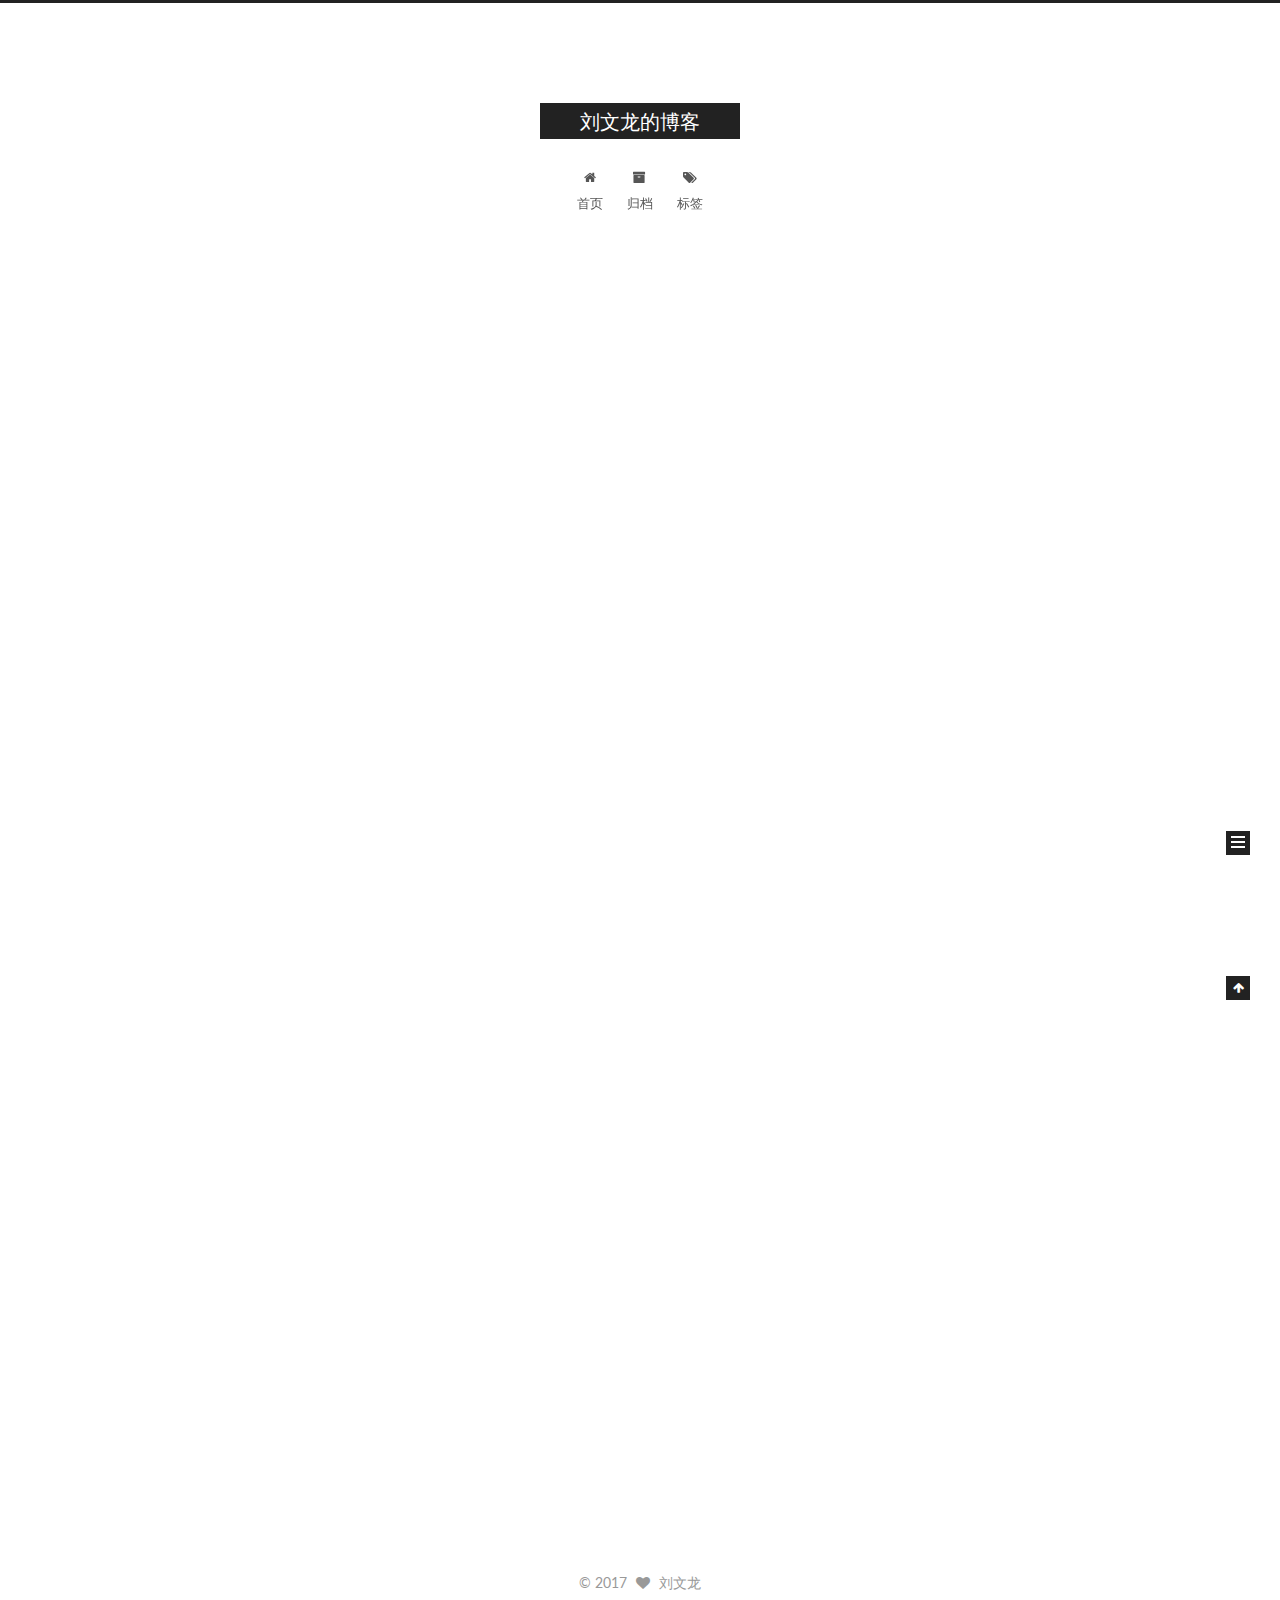
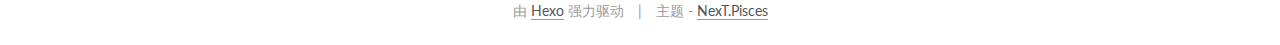
==== commit 551d0849: "Site updated: 2017-03-26 16:11:08" ====
--- a/index.html
+++ b/index.html
@@ -77,7 +77,7 @@
 
 
 
-  <link rel="alternate" href="/atom.xml" title="Hexo" type="application/atom+xml" />
+  <link rel="alternate" href="/atom.xml" title="刘文龙的博客" type="application/atom+xml" />
 
 
 
@@ -89,12 +89,15 @@
 
 
 
+<meta name="description" content="每天进步进步一点点">
 <meta property="og:type" content="website">
-<meta property="og:title" content="Hexo">
+<meta property="og:title" content="刘文龙的博客">
 <meta property="og:url" content="http://yoursite.com/index.html">
-<meta property="og:site_name" content="Hexo">
+<meta property="og:site_name" content="刘文龙的博客">
+<meta property="og:description" content="每天进步进步一点点">
 <meta name="twitter:card" content="summary">
-<meta name="twitter:title" content="Hexo">
+<meta name="twitter:title" content="刘文龙的博客">
+<meta name="twitter:description" content="每天进步进步一点点">
 
 
 
@@ -128,7 +131,7 @@
 
 
 
-  <title> Hexo </title>
+  <title> 刘文龙的博客 </title>
 </head>
 
 <body itemscope itemtype="http://schema.org/WebPage" lang="zh-Hans">
@@ -166,7 +169,7 @@
     <div class="custom-logo-site-title">
       <a href="/"  class="brand" rel="start">
         <span class="logo-line-before"><i></i></span>
-        <span class="site-title">Hexo</span>
+        <span class="site-title">刘文龙的博客</span>
         <span class="logo-line-after"><i></i></span>
       </a>
     </div>
@@ -252,13 +255,13 @@
     <link itemprop="mainEntityOfPage" href="http://yoursite.com/2017/03/26/my-new-post/">
 
     <span hidden itemprop="author" itemscope itemtype="http://schema.org/Person">
-      <meta itemprop="name" content="John Doe">
+      <meta itemprop="name" content="刘文龙">
       <meta itemprop="description" content="">
-      <meta itemprop="image" content="/images/avatar.gif">
+      <meta itemprop="image" content="http://example.com/avatar.png">
     </span>
 
     <span hidden itemprop="publisher" itemscope itemtype="http://schema.org/Organization">
-      <meta itemprop="name" content="Hexo">
+      <meta itemprop="name" content="刘文龙的博客">
     </span>
 
     
@@ -372,13 +375,13 @@
     <link itemprop="mainEntityOfPage" href="http://yoursite.com/2017/03/26/hello-world/">
 
     <span hidden itemprop="author" itemscope itemtype="http://schema.org/Person">
-      <meta itemprop="name" content="John Doe">
+      <meta itemprop="name" content="刘文龙">
       <meta itemprop="description" content="">
-      <meta itemprop="image" content="/images/avatar.gif">
+      <meta itemprop="image" content="http://example.com/avatar.png">
     </span>
 
     <span hidden itemprop="publisher" itemscope itemtype="http://schema.org/Organization">
-      <meta itemprop="name" content="Hexo">
+      <meta itemprop="name" content="刘文龙的博客">
     </span>
 
     
@@ -522,11 +525,11 @@
       <section class="site-overview sidebar-panel sidebar-panel-active">
         <div class="site-author motion-element" itemprop="author" itemscope itemtype="http://schema.org/Person">
           <img class="site-author-image" itemprop="image"
-               src="/images/avatar.gif"
-               alt="John Doe" />
-          <p class="site-author-name" itemprop="name">John Doe</p>
+               src="http://example.com/avatar.png"
+               alt="刘文龙" />
+          <p class="site-author-name" itemprop="name">刘文龙</p>
            
-              <p class="site-description motion-element" itemprop="description"></p>
+              <p class="site-description motion-element" itemprop="description">每天进步进步一点点</p>
           
         </div>
         <nav class="site-state motion-element">
@@ -591,7 +594,7 @@
   <span class="with-love">
     <i class="fa fa-heart"></i>
   </span>
-  <span class="author" itemprop="copyrightHolder">John Doe</span>
+  <span class="author" itemprop="copyrightHolder">刘文龙</span>
 </div>
 
 
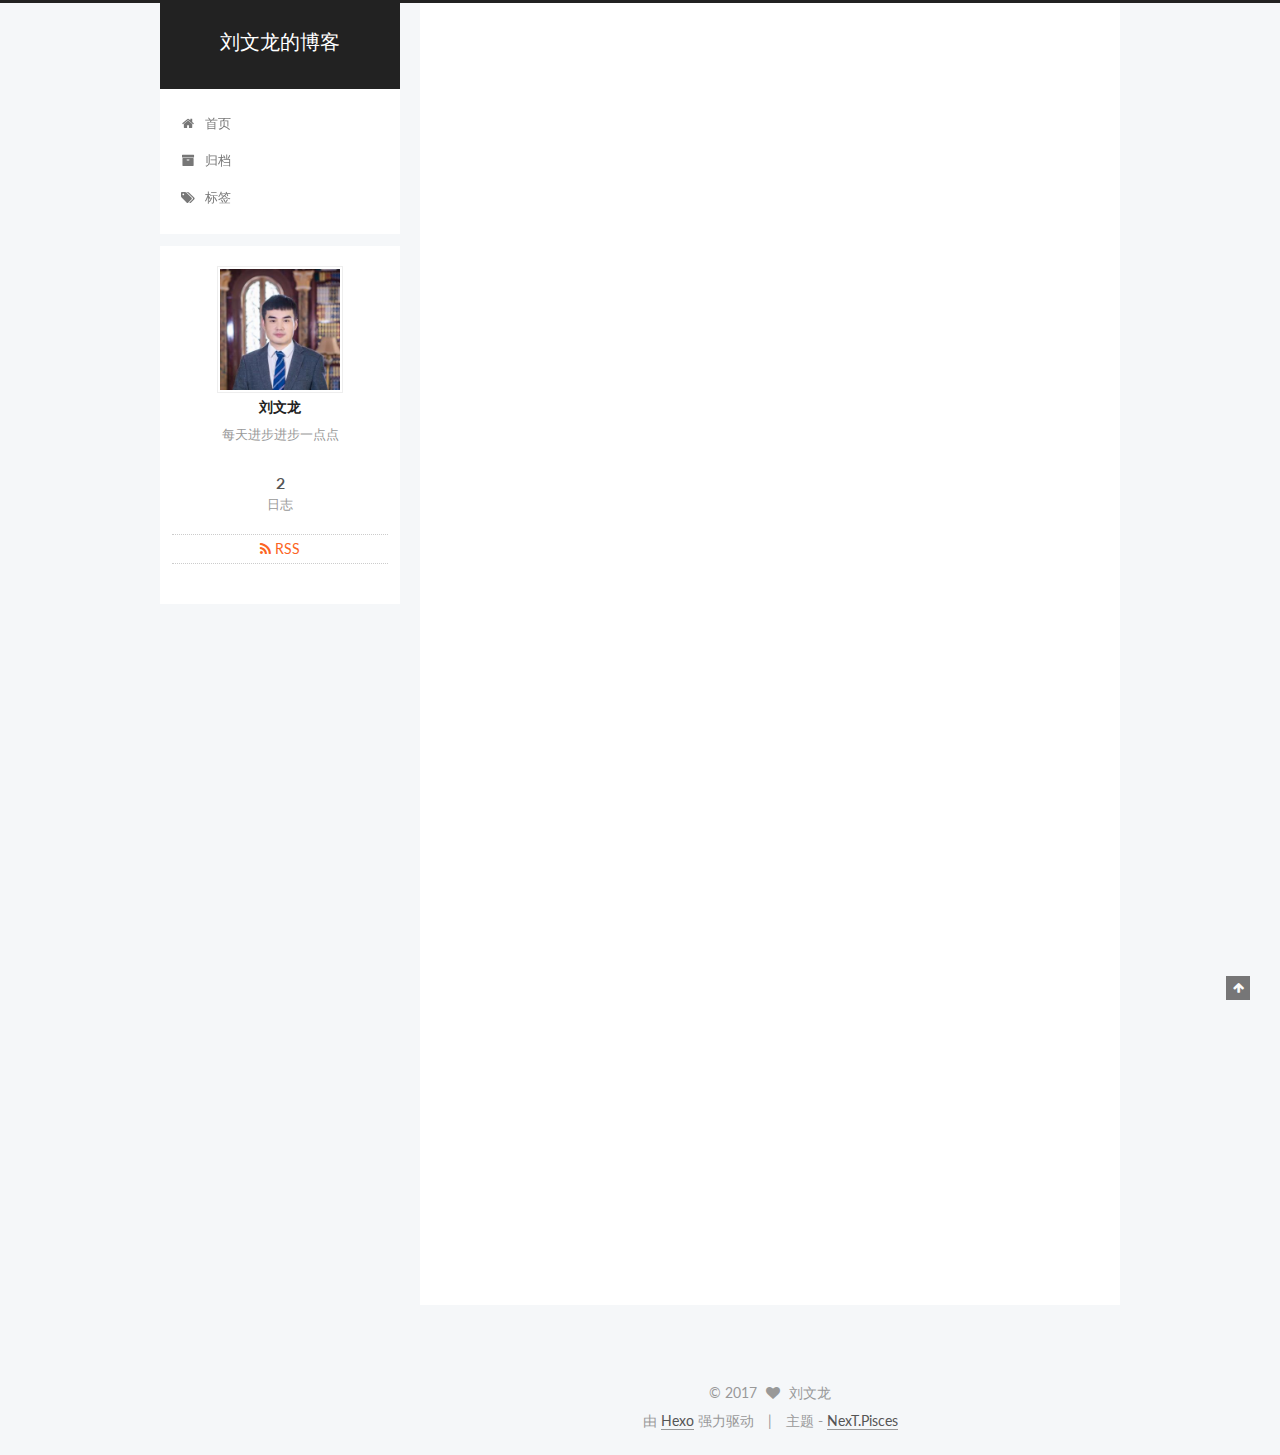
==== commit 11f50c86: "Site updated: 2017-03-26 16:33:35" ====
--- a/index.html
+++ b/index.html
@@ -257,7 +257,7 @@
     <span hidden itemprop="author" itemscope itemtype="http://schema.org/Person">
       <meta itemprop="name" content="刘文龙">
       <meta itemprop="description" content="">
-      <meta itemprop="image" content="http://example.com/avatar.png">
+      <meta itemprop="image" content="/images/11.jpg">
     </span>
 
     <span hidden itemprop="publisher" itemscope itemtype="http://schema.org/Organization">
@@ -377,7 +377,7 @@
     <span hidden itemprop="author" itemscope itemtype="http://schema.org/Person">
       <meta itemprop="name" content="刘文龙">
       <meta itemprop="description" content="">
-      <meta itemprop="image" content="http://example.com/avatar.png">
+      <meta itemprop="image" content="/images/11.jpg">
     </span>
 
     <span hidden itemprop="publisher" itemscope itemtype="http://schema.org/Organization">
@@ -525,7 +525,7 @@
       <section class="site-overview sidebar-panel sidebar-panel-active">
         <div class="site-author motion-element" itemprop="author" itemscope itemtype="http://schema.org/Person">
           <img class="site-author-image" itemprop="image"
-               src="http://example.com/avatar.png"
+               src="/images/11.jpg"
                alt="刘文龙" />
           <p class="site-author-name" itemprop="name">刘文龙</p>
            
--- a/css/main.css
+++ b/css/main.css
@@ -189,7 +189,7 @@
   font-size: 14px;
   line-height: 2;
   color: #555;
-  background: #fff;
+  background: #f5f7f9;
 }
 @media (max-width: 767px) {
   body {
@@ -638,8 +638,8 @@
 @media (min-width: 992px) {
   .full-image.full-image.full-image {
     max-width: none;
-    width: 110%;
-    margin: 25px -5%;
+    width: 118%;
+    margin: 0 -9%;
   }
 }
 .blockquote-center,
@@ -816,7 +816,7 @@
   font-size: 14px;
   color: #fff;
   background: #222;
-  border: 2px solid #222;
+  border: 2px solid #555;
   text-decoration: none;
   border-radius: 0;
   transition-property: background-color;
@@ -827,8 +827,8 @@
 .btn:hover,
 .post-button .btn:hover {
   border-color: #222;
-  color: #222;
-  background: #fff;
+  color: #fff;
+  background: #222;
 }
 .btn-bar {
   display: block;
@@ -933,7 +933,7 @@
   width: 24px;
   background: #222;
   font-size: 12px;
-  opacity: 1;
+  opacity: 0.6;
   color: #fff;
   cursor: pointer;
   text-align: center;
@@ -954,7 +954,7 @@
   }
 }
 .back-to-top.back-to-top-on {
-  bottom: 19px;
+  bottom: 30px;
 }
 .header {
   background: #fff;
@@ -1003,7 +1003,7 @@
 .site-subtitle {
   margin-top: 10px;
   font-size: 13px;
-  color: #999;
+  color: #ddd;
 }
 .use-motion .brand {
   opacity: 0;
@@ -1076,7 +1076,8 @@
   transition-timing-function: ease-in-out;
   transition-delay: 0s;
 }
-.menu .menu-item a:hover {
+.menu .menu-item a:hover,
+.menu-item-active a {
   border-bottom-color: #222;
 }
 .menu .menu-item .fa {
@@ -1422,10 +1423,10 @@
   margin-top: 50px;
 }
 .post-button .btn {
-  color: #fff;
+  color: #555;
   font-size: 14px;
-  background: #222;
-  border-radius: 0;
+  background: #fff;
+  border-radius: 2px;
   line-height: 2;
   margin: 0 4px 8px 4px;
 }
@@ -1600,20 +1601,20 @@
   display: block;
   margin: 0 auto;
   padding: 2px;
-  max-width: 96px;
+  max-width: 120px;
   height: auto;
-  border: 2px solid #333;
+  border: 1px solid #eee;
 }
 .site-author-name {
-  margin: 5px 0 0;
+  margin: 0;
   text-align: center;
-  color: #f5f5f5;
-  font-weight: normal;
+  color: #222;
+  font-weight: 600;
 }
 .site-description {
-  margin-top: 5px;
+  margin-top: 0;
   text-align: center;
-  font-size: 14px;
+  font-size: 13px;
   color: #999;
 }
 .site-state {
@@ -1625,7 +1626,7 @@
 .site-state-item {
   display: inline-block;
   padding: 0 15px;
-  border-left: 1px solid #333;
+  border-left: 1px solid #eee;
 }
 .site-state-item:first-child {
   border-left: none;
@@ -1638,11 +1639,11 @@
   text-align: center;
   color: inherit;
   font-weight: 600;
-  font-size: 18px;
+  font-size: 16px;
 }
 .site-state-item-name {
   font-size: 13px;
-  color: inherit;
+  color: #999;
 }
 .feed-link {
   margin-top: 20px;
@@ -1684,7 +1685,7 @@
   width: 4px;
   height: 4px;
   border-radius: 50%;
-  background: #79b56e;
+  background: #ff6625;
 }
 .links-of-blogroll {
   font-size: 13px;
@@ -1714,7 +1715,7 @@
   color: #555;
 }
 .sidebar-nav li:hover {
-  color: #f5f5f5;
+  color: #fc6423;
 }
 .page-post-detail .sidebar-nav-toc {
   padding: 0 5px;
@@ -1723,11 +1724,11 @@
   margin-left: 10px;
 }
 .sidebar-nav .sidebar-nav-active {
-  color: #87daff;
-  border-bottom-color: #87daff;
+  color: #fc6423;
+  border-bottom-color: #fc6423;
 }
 .sidebar-nav .sidebar-nav-active:hover {
-  color: #87daff;
+  color: #fc6423;
 }
 .sidebar-panel {
   display: none;
@@ -1760,12 +1761,12 @@
   transition-timing-function: ease-in-out;
   transition-delay: 0s;
   transition-property: all;
-  color: #999;
-  border-bottom-color: #555;
+  color: #666;
+  border-bottom-color: #ccc;
 }
 .post-toc ol a:hover {
-  color: #ccc;
-  border-bottom-color: #ccc;
+  color: #000;
+  border-bottom-color: #000;
 }
 .post-toc .nav-item {
   overflow: hidden;
@@ -1786,14 +1787,14 @@
   display: block;
 }
 .post-toc .nav .active > a {
-  color: #87daff;
-  border-bottom-color: #87daff;
+  color: #fc6423;
+  border-bottom-color: #fc6423;
 }
 .post-toc .nav .active-current > a {
-  color: #87daff;
+  color: #fc6423;
 }
 .post-toc .nav .active-current > a:hover {
-  color: #87daff;
+  color: #fc6423;
 }
 .footer {
   font-size: 14px;
@@ -2213,6 +2214,16 @@
   transform: translate(-50%, -50%);
   color: #ccc;
 }
+@media (min-width: 768px) and (max-width: 991px) {
+  .busuanzi-count {
+    width: auto;
+  }
+}
+@media (max-width: 767px) {
+  .busuanzi-count {
+    width: auto;
+  }
+}
 .site-uv,
 .site-pv,
 .page-pv {
@@ -2451,83 +2462,395 @@
   }
 }
 .page-post-detail .sidebar-toggle-line {
-  background: #87daff;
+  background: #fc6423;
 }
 .page-post-detail .comments {
   overflow: hidden;
 }
-@media (max-width: 767px) {
-  .header-inner,
-  .container .main-inner,
+.header {
+  position: relative;
+  margin: 0 auto;
+  width: 960px;
+}
+@media (min-width: 768px) and (max-width: 991px) {
+  .header {
+    width: auto;
+  }
+}
+@media (max-width: 767px) {
+  .header {
+    width: auto;
+  }
+}
+.header-inner {
+  position: absolute;
+  top: 0;
+  overflow: hidden;
+  padding: 0;
+  width: 240px;
+  background: #fff;
+  box-shadow: initial;
+  border-radius: initial;
+}
+@media (min-width: 1600px) {
+  .container .header-inner {
+    width: 240px;
+  }
+}
+@media (min-width: 768px) and (max-width: 991px) {
+  .header-inner {
+    position: relative;
+    width: auto;
+    border-radius: initial;
+  }
+}
+@media (max-width: 767px) {
+  .header-inner {
+    position: relative;
+    width: auto;
+    border-radius: initial;
+  }
+}
+.main:before,
+.main:after {
+  content: " ";
+  display: table;
+}
+.main:after {
+  clear: both;
+}
+@media (min-width: 768px) and (max-width: 991px) {
+  .main {
+    padding-bottom: 100px;
+  }
+}
+@media (max-width: 767px) {
+  .main {
+    padding-bottom: 100px;
+  }
+}
+.container .main-inner {
+  width: 960px;
+}
+@media (min-width: 768px) and (max-width: 991px) {
+  .container .main-inner {
+    width: auto;
+  }
+}
+@media (max-width: 767px) {
+  .container .main-inner {
+    width: auto;
+  }
+}
+.content-wrap {
+  float: right;
+  box-sizing: border-box;
+  padding: 40px;
+  width: 700px;
+  background: #fff;
+  min-height: 700px;
+  box-shadow: initial;
+  border-radius: initial;
+}
+@media (min-width: 768px) and (max-width: 991px) {
+  .content-wrap {
+    width: 100%;
+    padding: 20px;
+    border-radius: initial;
+  }
+}
+@media (max-width: 767px) {
+  .content-wrap {
+    width: 100%;
+    padding: 20px;
+    min-height: auto;
+    border-radius: initial;
+  }
+}
+.sidebar {
+  position: static;
+  float: left;
+  margin-top: 300px;
+  width: 240px;
+  background: #f5f7f9;
+  box-shadow: none;
+}
+@media (min-width: 768px) and (max-width: 991px) {
+  .sidebar {
+    display: none;
+  }
+}
+@media (max-width: 767px) {
+  .sidebar {
+    display: none;
+  }
+}
+.sidebar-toggle {
+  display: none;
+}
+.footer-inner {
+  width: 960px;
+  padding-left: 260px;
+}
+@media (min-width: 768px) and (max-width: 991px) {
   .footer-inner {
     width: auto;
-  }
-}
-embed {
-  display: block;
-  margin: 0px auto 25px auto;
-}
-.custom-logo .site-meta-headline {
-  text-align: center;
-}
-.custom-logo .brand {
+    padding-left: 0;
+  }
+}
+@media (max-width: 767px) {
+  .footer-inner {
+    width: auto;
+    padding-left: 0;
+  }
+}
+.sidebar-position-right .header-inner {
+  right: 0;
+}
+.sidebar-position-right .content-wrap {
+  float: left;
+}
+.sidebar-position-right .sidebar {
+  float: right;
+}
+.sidebar-position-right .footer-inner {
+  padding-left: 0;
+  padding-right: 260px;
+}
+.site-brand-wrapper {
+  position: relative;
+}
+.site-meta {
+  padding: 20px 0;
+  color: #fff;
+  background: #222;
+}
+@media (min-width: 768px) and (max-width: 991px) {
+  .site-meta {
+    box-shadow: 0 0 16px rgba(0,0,0,0.5);
+  }
+}
+@media (max-width: 767px) {
+  .site-meta {
+    box-shadow: 0 0 16px rgba(0,0,0,0.5);
+  }
+}
+.brand {
+  padding: 0;
   background: none;
 }
-.custom-logo .site-title {
-  margin: 10px auto 0;
-  font-size: 24px;
-  color: #222;
-}
-.custom-logo .site-title a {
-  border: none;
-}
-.custom-logo-image {
-  margin: 0 auto;
-  padding: 5px;
-  max-width: 150px;
-  background: #fff;
-}
-@media (max-width: 767px) {
-  .site-nav {
-    position: absolute;
-    left: 0;
-    top: 52px;
-    margin: 0;
-    width: 100%;
-    padding: 0;
-    background: #fff;
-    border-bottom: 1px solid #ddd;
-    z-index: 1;
-  }
-}
-@media (max-width: 767px) {
-  .menu {
-    text-align: left;
-  }
-}
-@media (max-width: 767px) {
-  .menu .menu-item {
-    display: block;
-    margin: 0 10px;
-    vertical-align: top;
-  }
-}
-@media (max-width: 767px) {
-  .menu .menu-item br {
-    display: none;
-  }
-}
-@media (max-width: 767px) {
-  .menu .menu-item a {
-    padding: 5px 10px;
-  }
-}
-.menu .menu-item .fa {
-  margin-right: 0;
+.brand:hover {
+  color: #fff;
+}
+.site-subtitle {
+  margin: 10px 10px 0;
+  font-weight: initial;
 }
 .site-search form {
   display: none;
 }
+.site-nav {
+  border-top: none;
+}
+@media (min-width: 768px) and (max-width: 991px) {
+  .site-nav {
+    display: none !important;
+  }
+}
+@media (min-width: 768px) and (max-width: 991px) {
+  .site-nav-on {
+    display: block !important;
+  }
+}
+.menu .menu-item {
+  display: block;
+  margin: 0;
+}
+.menu .menu-item a {
+  position: relative;
+  box-sizing: border-box;
+  padding: 5px 20px;
+  text-align: left;
+  line-height: inherit;
+  transition-property: background-color;
+  transition-duration: 0.2s;
+  transition-timing-function: ease-in-out;
+  transition-delay: 0s;
+}
+.menu .menu-item a:hover,
+.menu-item-active a {
+  background: #f9f9f9;
+  border-bottom-color: #fff;
+}
+.menu .menu-item br {
+  display: none;
+}
+.menu-item-active a:after {
+  content: " ";
+  position: absolute;
+  top: 50%;
+  margin-top: -3px;
+  right: 15px;
+  width: 6px;
+  height: 6px;
+  border-radius: 50%;
+  background-color: #bbb;
+}
+.btn-bar {
+  background-color: #fff;
+}
+.site-nav-toggle {
+  left: 20px;
+  top: 50%;
+  -webkit-transform: translateY(-50%);
+  -webkit-transform: translateY(-50%);
+  -moz-transform: translateY(-50%);
+  -ms-transform: translateY(-50%);
+  -o-transform: translateY(-50%);
+  transform: translateY(-50%);
+}
+@media (min-width: 768px) and (max-width: 991px) {
+  .site-nav-toggle {
+    display: block;
+  }
+}
+.use-motion .sidebar .motion-element {
+  opacity: 1;
+}
+.sidebar {
+  display: none;
+  right: auto;
+  bottom: auto;
+  -webkit-transform: none;
+}
+.sidebar-inner {
+  box-sizing: border-box;
+  width: 240px;
+  color: #555;
+  background: #fff;
+  box-shadow: initial;
+  border-radius: initial;
+}
+.sidebar-inner.affix {
+  position: fixed;
+  top: 0px;
+}
+.site-overview {
+  margin: 0 2px;
+  text-align: left;
+}
+.site-author:before,
+.site-author:after {
+  content: " ";
+  display: table;
+}
+.site-author:after {
+  clear: both;
+}
+.sidebar a {
+  color: #555;
+}
+.sidebar a:hover {
+  color: #222;
+}
+.links-of-author-item a:before {
+  display: none;
+}
+.links-of-author-item a {
+  border-bottom: none;
+  text-decoration: underline;
+}
+.feed-link {
+  border-top: 1px dotted #ccc;
+  border-bottom: 1px dotted #ccc;
+  text-align: center;
+}
+.feed-link a {
+  display: block;
+  color: #fc6423;
+  border: none;
+}
+.feed-link a:hover {
+  background: none;
+  color: #e34603;
+}
+.feed-link a:hover i {
+  color: #e34603;
+}
+.links-of-author:before,
+.links-of-author:after {
+  content: " ";
+  display: table;
+}
+.links-of-author:after {
+  clear: both;
+}
+.links-of-author-item {
+  float: left;
+  margin: 5px 0 0;
+  width: 50%;
+}
+.links-of-author-item a {
+  box-sizing: border-box;
+  display: inline-block;
+  margin-right: 0;
+  margin-bottom: 0;
+  padding: 0 5px;
+  overflow: hidden;
+  white-space: nowrap;
+  text-overflow: ellipsis;
+}
+.links-of-author-item a {
+  display: block;
+  text-decoration: none;
+}
+.links-of-author-item a:hover {
+  border-radius: 4px;
+  background: #eee;
+}
+.links-of-author-item .fa {
+  margin-right: 2px;
+  font-size: 16px;
+}
+.links-of-author-item .fa-globe {
+  font-size: 15px;
+}
+.links-of-blogroll {
+  margin-top: 20px;
+  padding: 3px 0 0;
+  border-top: 1px dotted #ccc;
+}
+.links-of-blogroll-title {
+  margin-top: 0;
+}
+.links-of-blogroll-item {
+  padding: 0;
+}
+.links-of-blogroll-inline:before,
+.links-of-blogroll-inline:after {
+  content: " ";
+  display: table;
+}
+.links-of-blogroll-inline:after {
+  clear: both;
+}
 .links-of-blogroll-inline .links-of-blogroll-item {
-  display: inline-block;
-}
+  float: left;
+  margin: 5px 0 0;
+  width: 50%;
+}
+.links-of-blogroll-inline .links-of-blogroll-item a {
+  box-sizing: border-box;
+  display: inline-block;
+  margin-right: 0;
+  margin-bottom: 0;
+  padding: 0 5px;
+  overflow: hidden;
+  white-space: nowrap;
+  text-overflow: ellipsis;
+}
+@media (max-width: 767px) {
+  .post-body {
+    text-align: justify;
+  }
+}
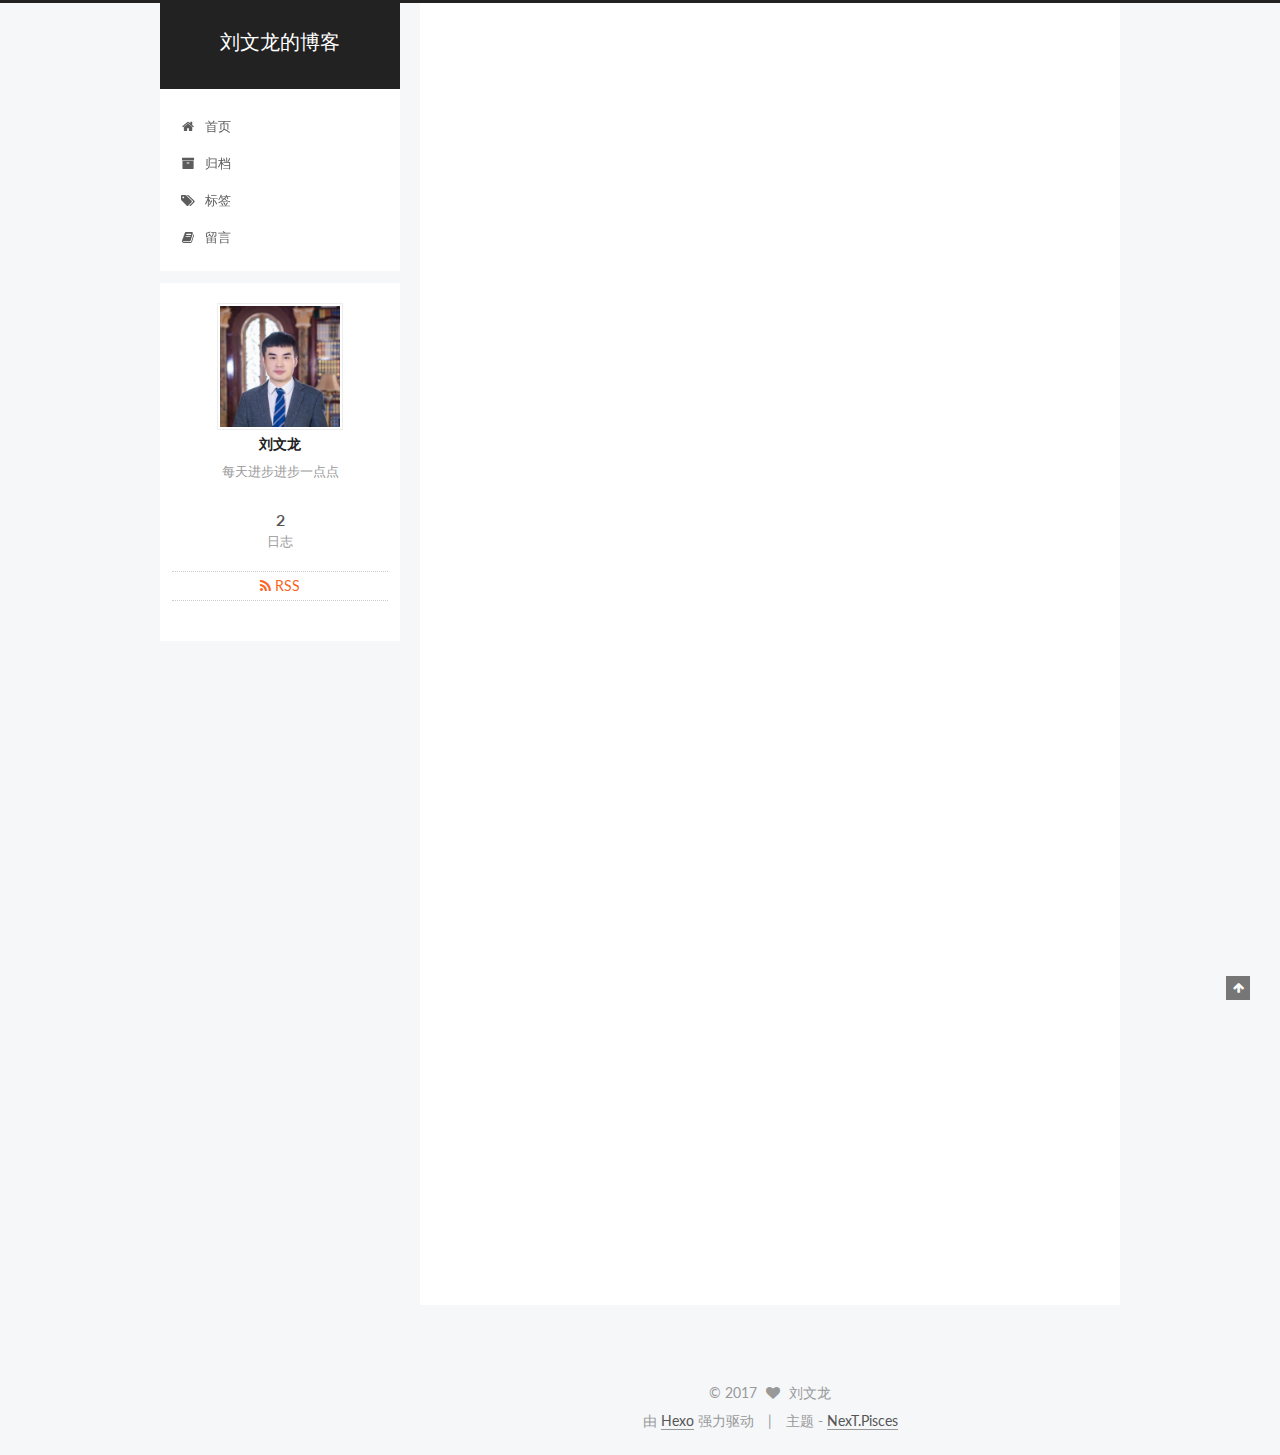
==== commit c238c658: "Site updated: 2017-03-26 20:16:19" ====
--- a/index.html
+++ b/index.html
@@ -223,6 +223,16 @@
           </a>
         </li>
       
+        
+        <li class="menu-item menu-item-board">
+          <a href="/board" rel="section">
+            
+              <i class="menu-item-icon fa fa-fw fa-book"></i> <br />
+            
+            留言
+          </a>
+        </li>
+      
 
       
     </ul>
--- a/css/main.css
+++ b/css/main.css
@@ -1685,7 +1685,7 @@
   width: 4px;
   height: 4px;
   border-radius: 50%;
-  background: #ff6625;
+  background: #fff9ff;
 }
 .links-of-blogroll {
   font-size: 13px;
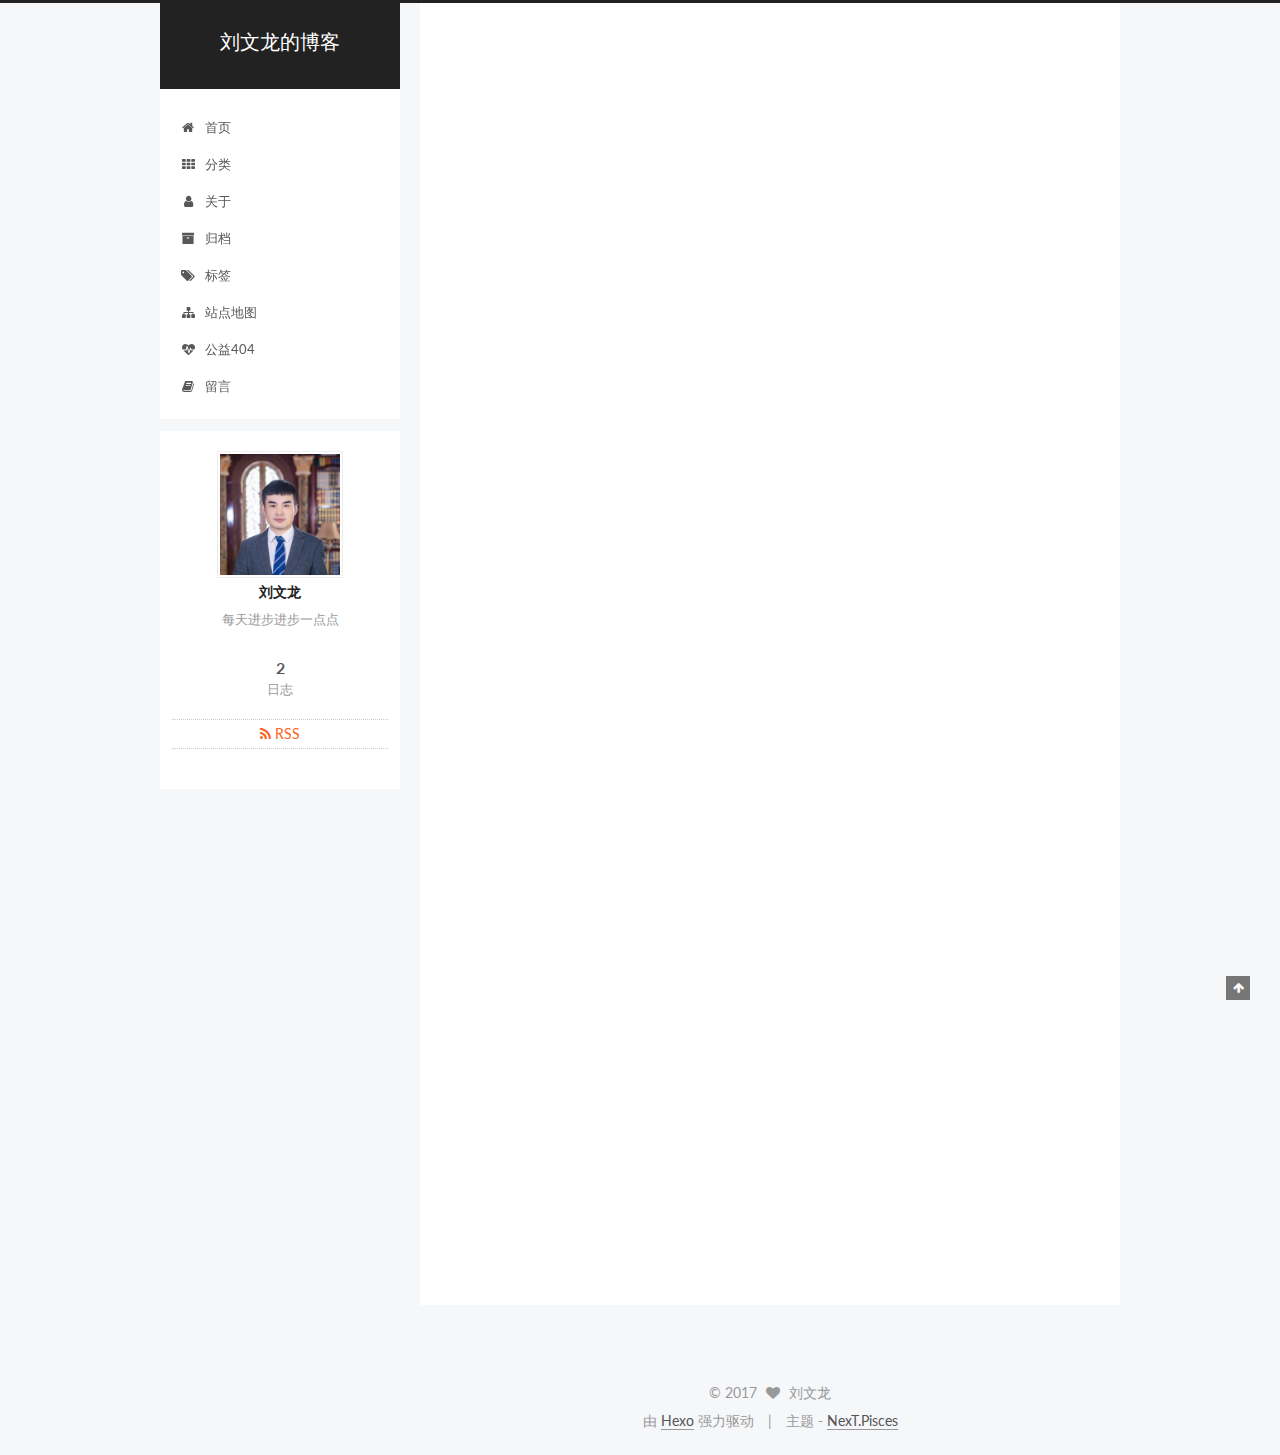
==== commit 90d4a1ab: "Site updated: 2017-03-27 10:40:05" ====
--- a/index.html
+++ b/index.html
@@ -204,6 +204,26 @@
         </li>
       
         
+        <li class="menu-item menu-item-categories">
+          <a href="/categories" rel="section">
+            
+              <i class="menu-item-icon fa fa-fw fa-th"></i> <br />
+            
+            分类
+          </a>
+        </li>
+      
+        
+        <li class="menu-item menu-item-about">
+          <a href="/about" rel="section">
+            
+              <i class="menu-item-icon fa fa-fw fa-user"></i> <br />
+            
+            关于
+          </a>
+        </li>
+      
+        
         <li class="menu-item menu-item-archives">
           <a href="/archives" rel="section">
             
@@ -220,6 +240,26 @@
               <i class="menu-item-icon fa fa-fw fa-tags"></i> <br />
             
             标签
+          </a>
+        </li>
+      
+        
+        <li class="menu-item menu-item-sitemap">
+          <a href="/sitemap.xml" rel="section">
+            
+              <i class="menu-item-icon fa fa-fw fa-sitemap"></i> <br />
+            
+            站点地图
+          </a>
+        </li>
+      
+        
+        <li class="menu-item menu-item-commonweal">
+          <a href="/404.html" rel="section">
+            
+              <i class="menu-item-icon fa fa-fw fa-heartbeat"></i> <br />
+            
+            公益404
           </a>
         </li>
       
--- a/css/main.css
+++ b/css/main.css
@@ -1685,7 +1685,7 @@
   width: 4px;
   height: 4px;
   border-radius: 50%;
-  background: #fff9ff;
+  background: #832bff;
 }
 .links-of-blogroll {
   font-size: 13px;
@@ -2854,3 +2854,19 @@
     text-align: justify;
   }
 }
+#ds-reset .ds-avatar img,
+#ds-recent-visitors .ds-avatar img {
+  width: 54px;
+  height: 54px; /*設置圖像的長和寬，這裏要根據自己的評論框情況更改*/
+  border-radius: 27px; /*設置圖像圓角效果,在這裏我直接設置了超過width/2的像素，即為圓形了*/
+  -webkit-border-radius: 27px; /*圓角效果：兼容webkit瀏覽器*/
+  -moz-border-radius: 27px;
+  box-shadow: inset 0 -1px 0 rgba(51,51,51,0.2) sf; /*設置圖像陰影效果*/
+  -webkit-box-shadow: inset 0 -1px 0 rgba(51,51,51,0.2) sf;
+}
+#ds-recent-visitors .ds-avatar {
+  float: left;
+}
+#ds-thread #ds-reset .ds-powered-by {
+  display: none;
+}
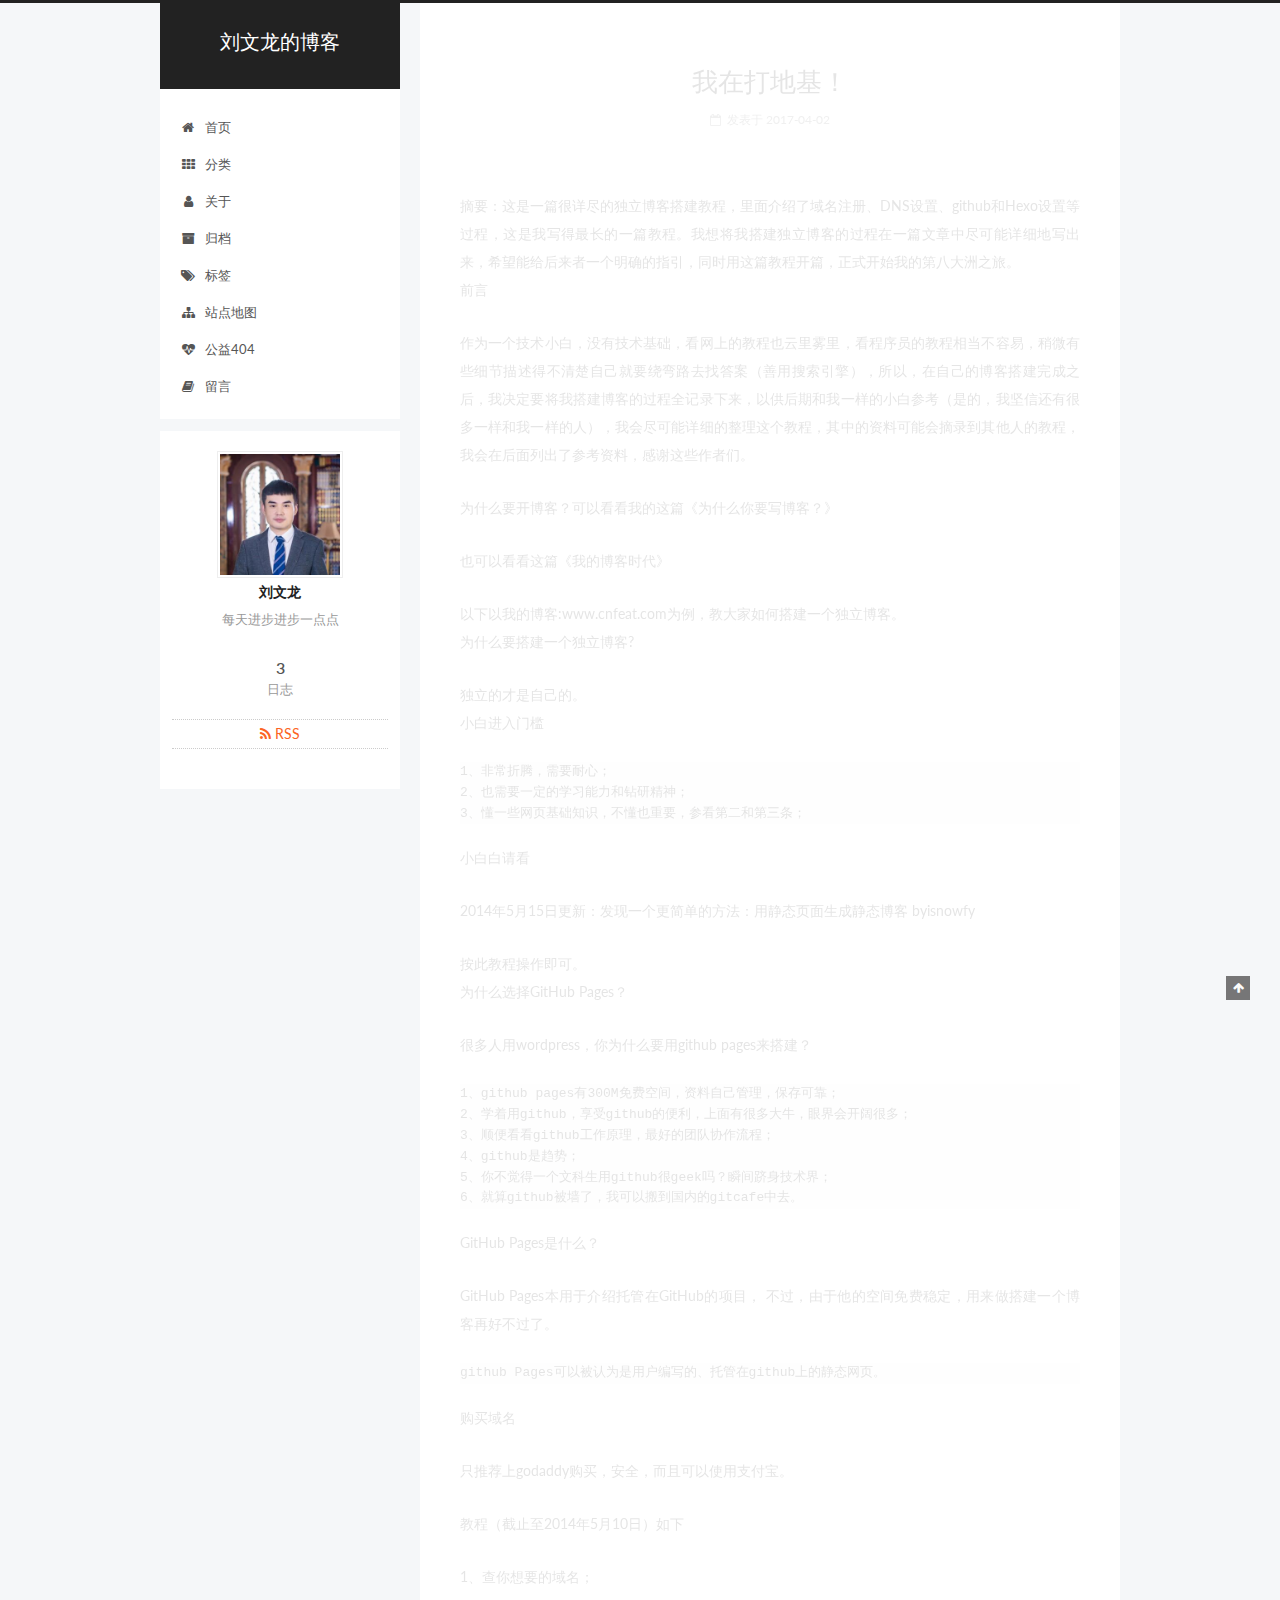
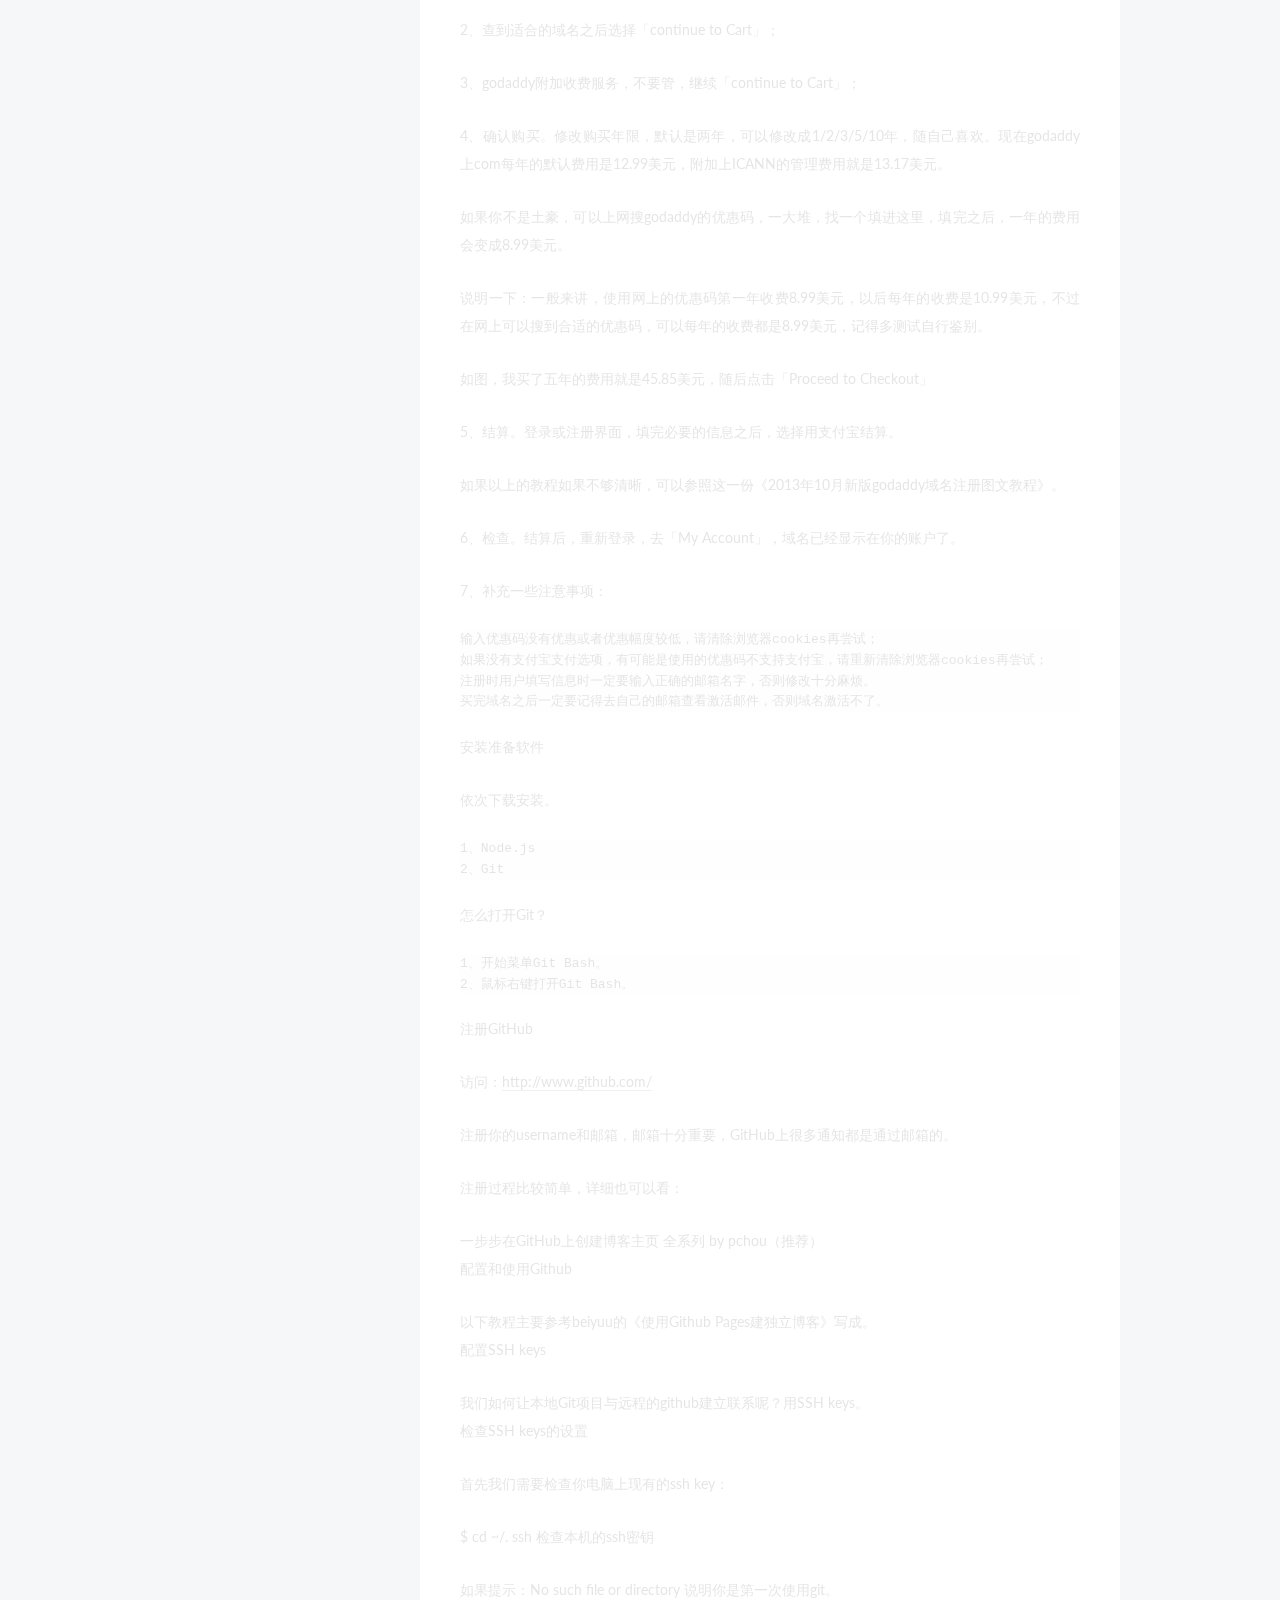
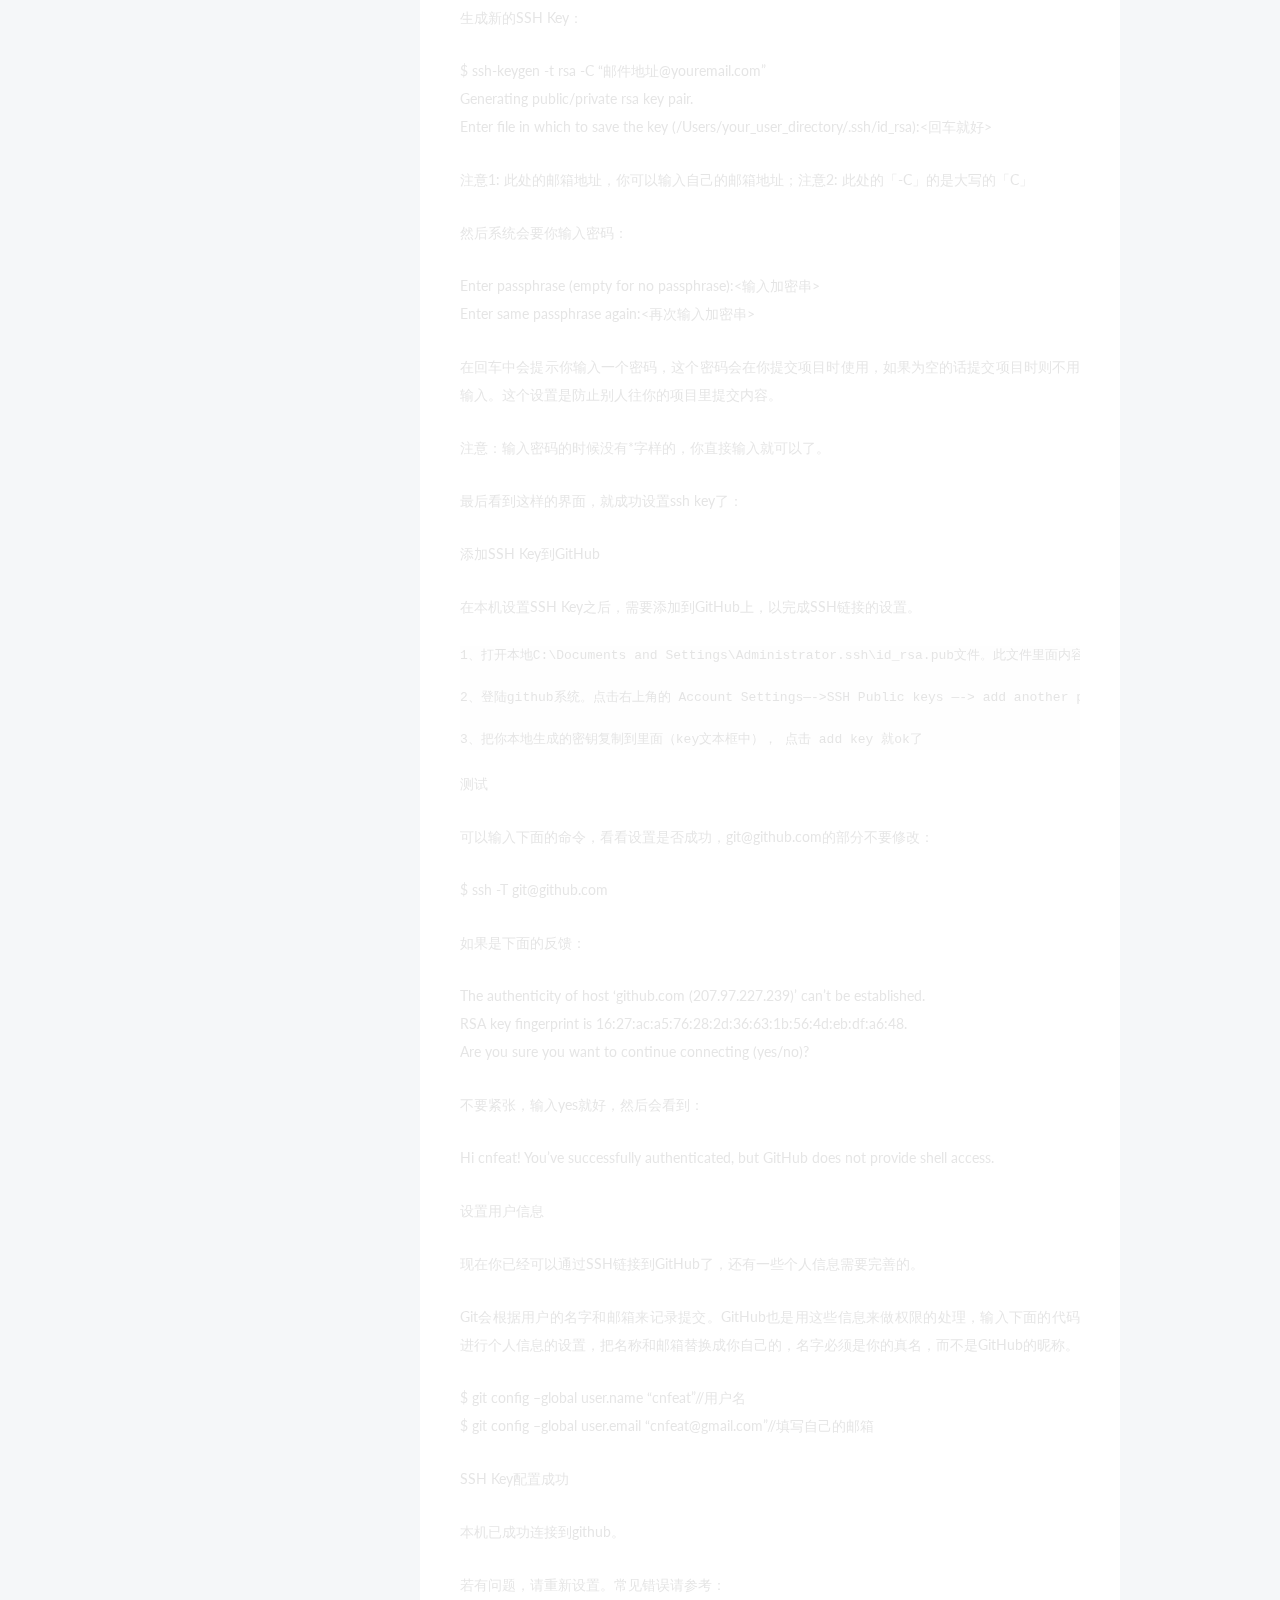
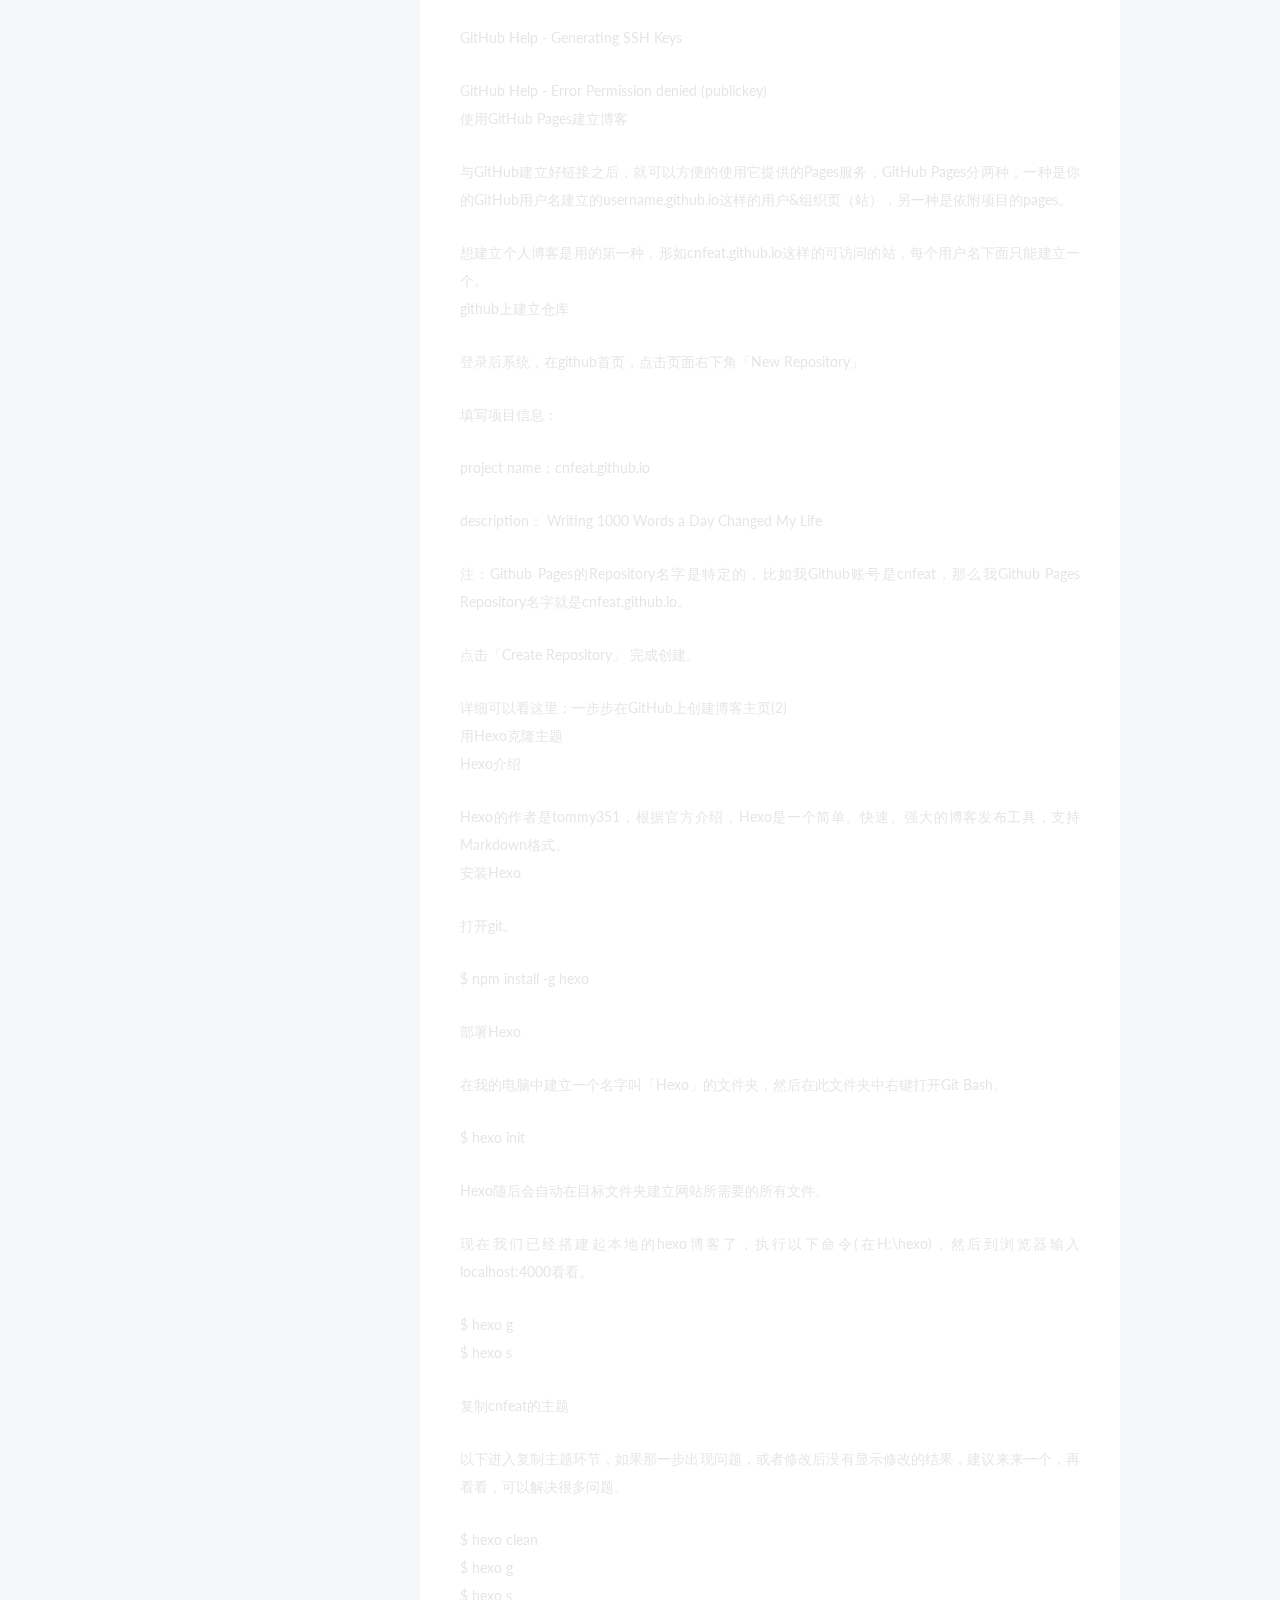
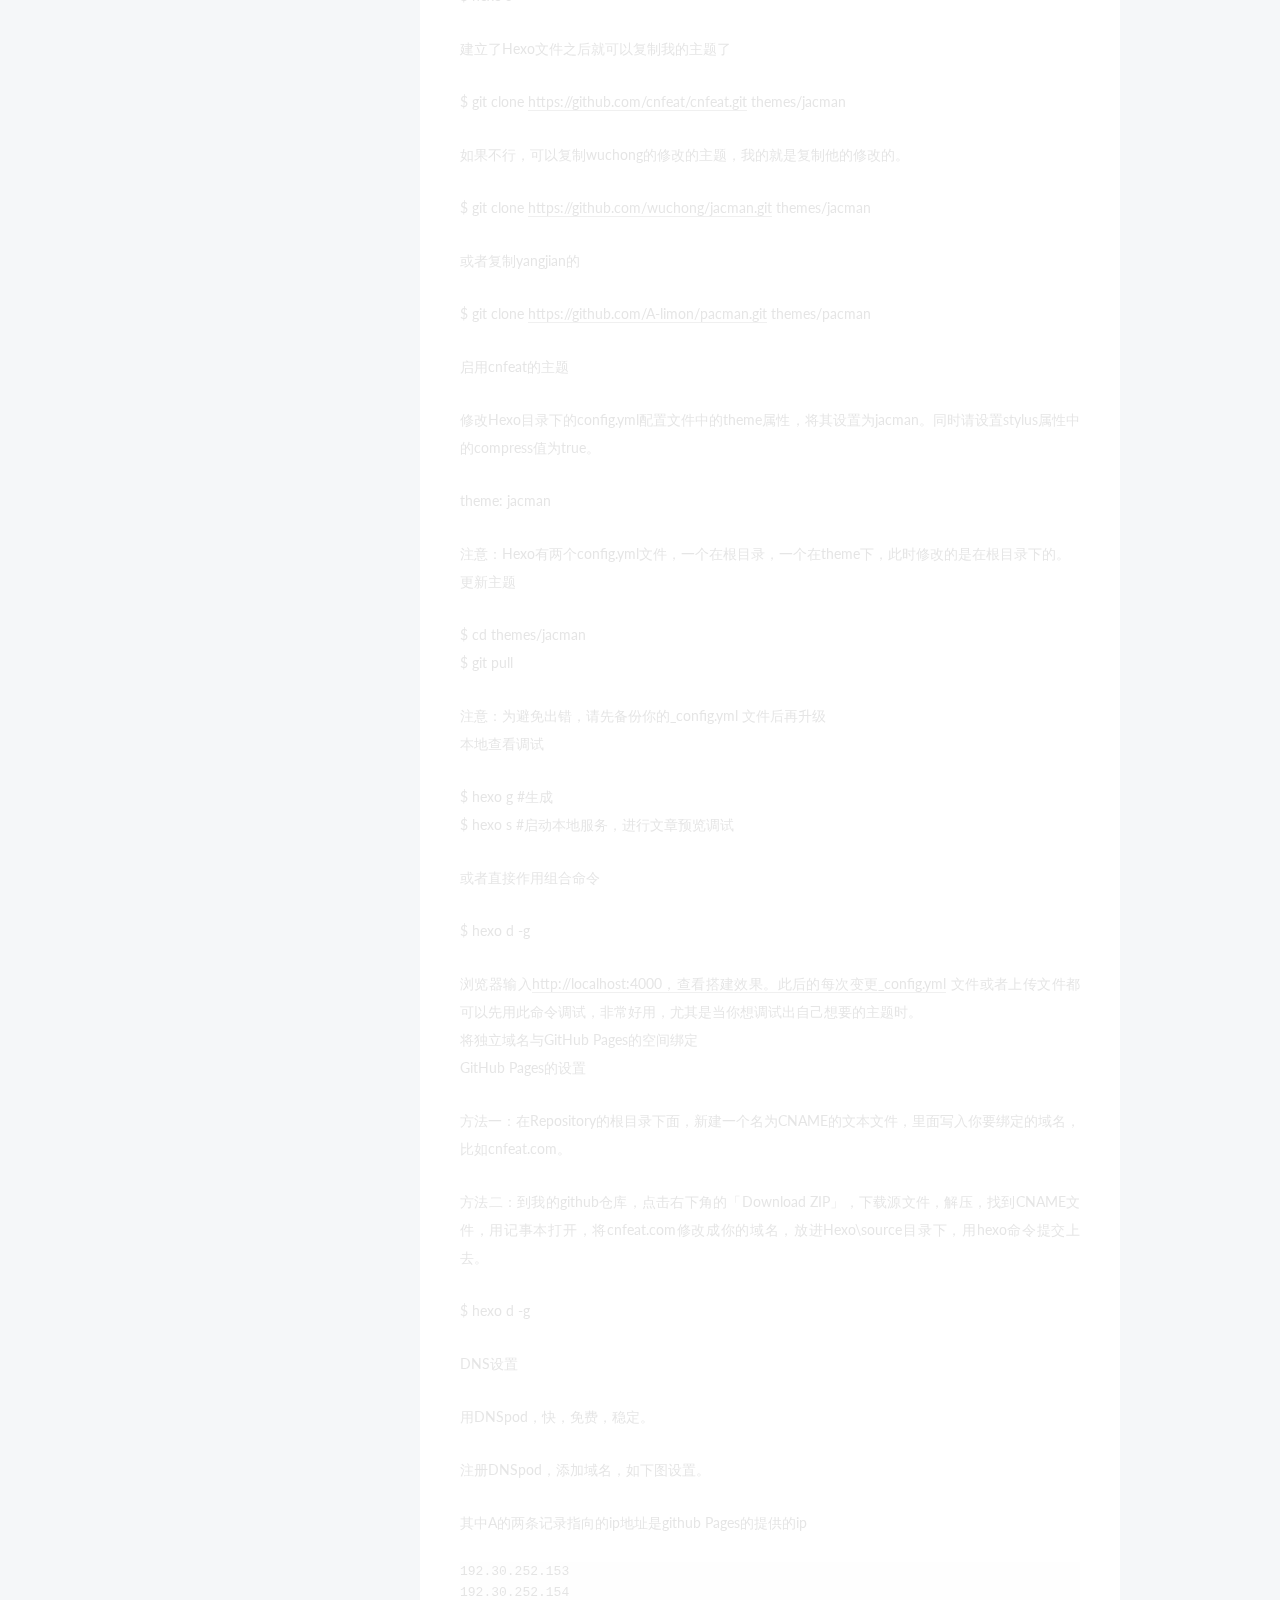
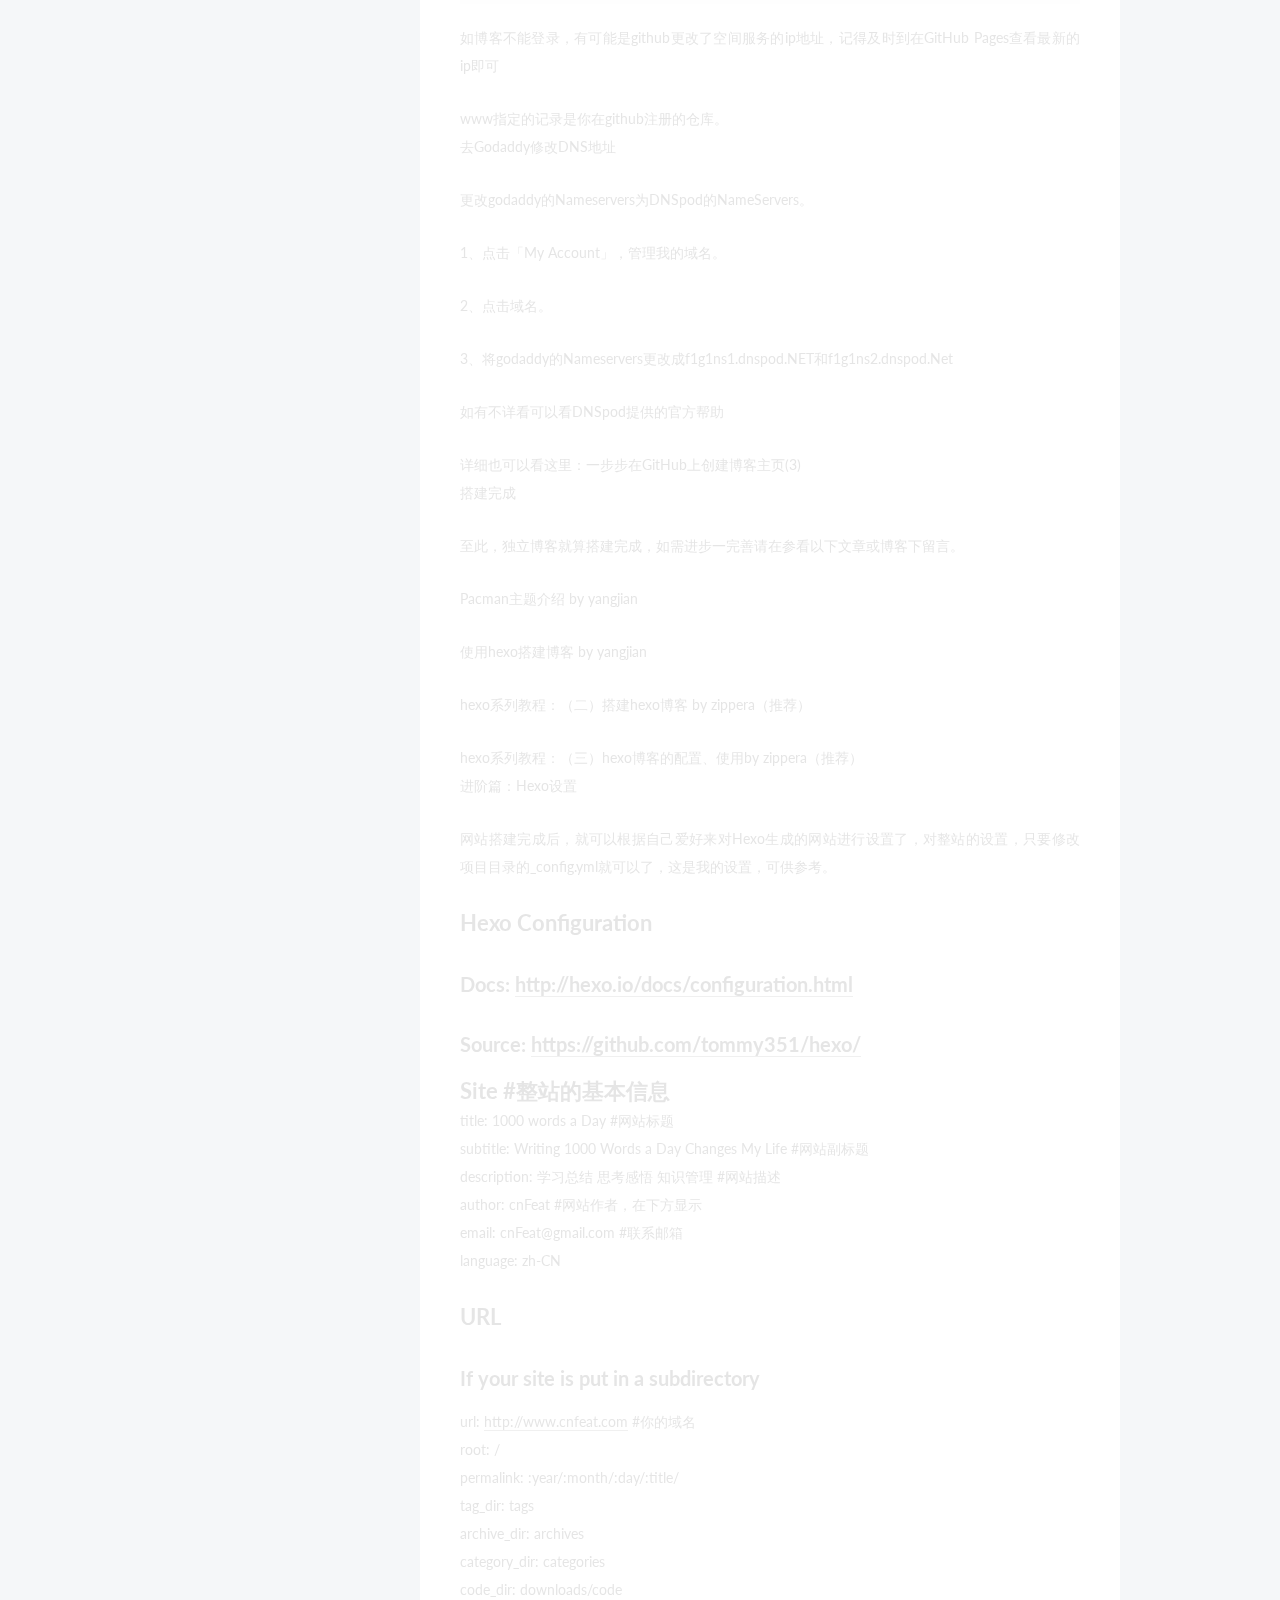
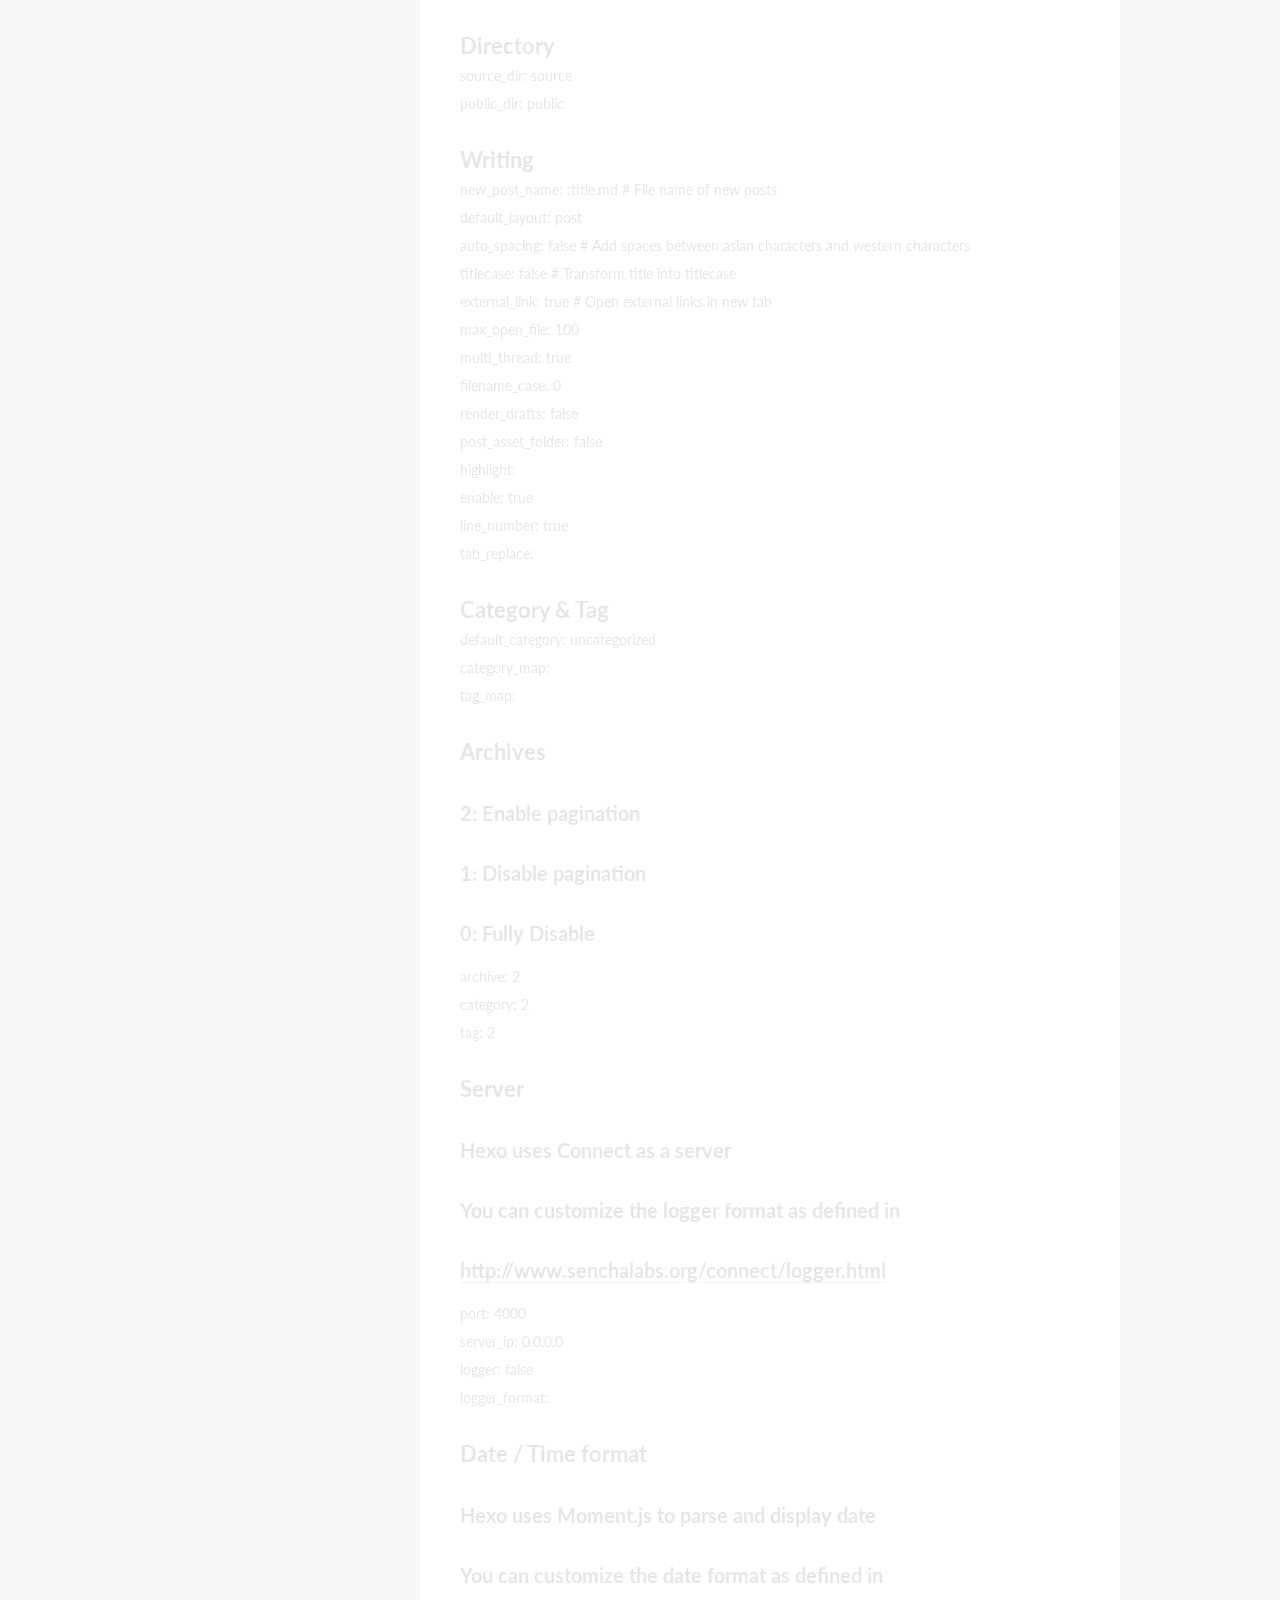
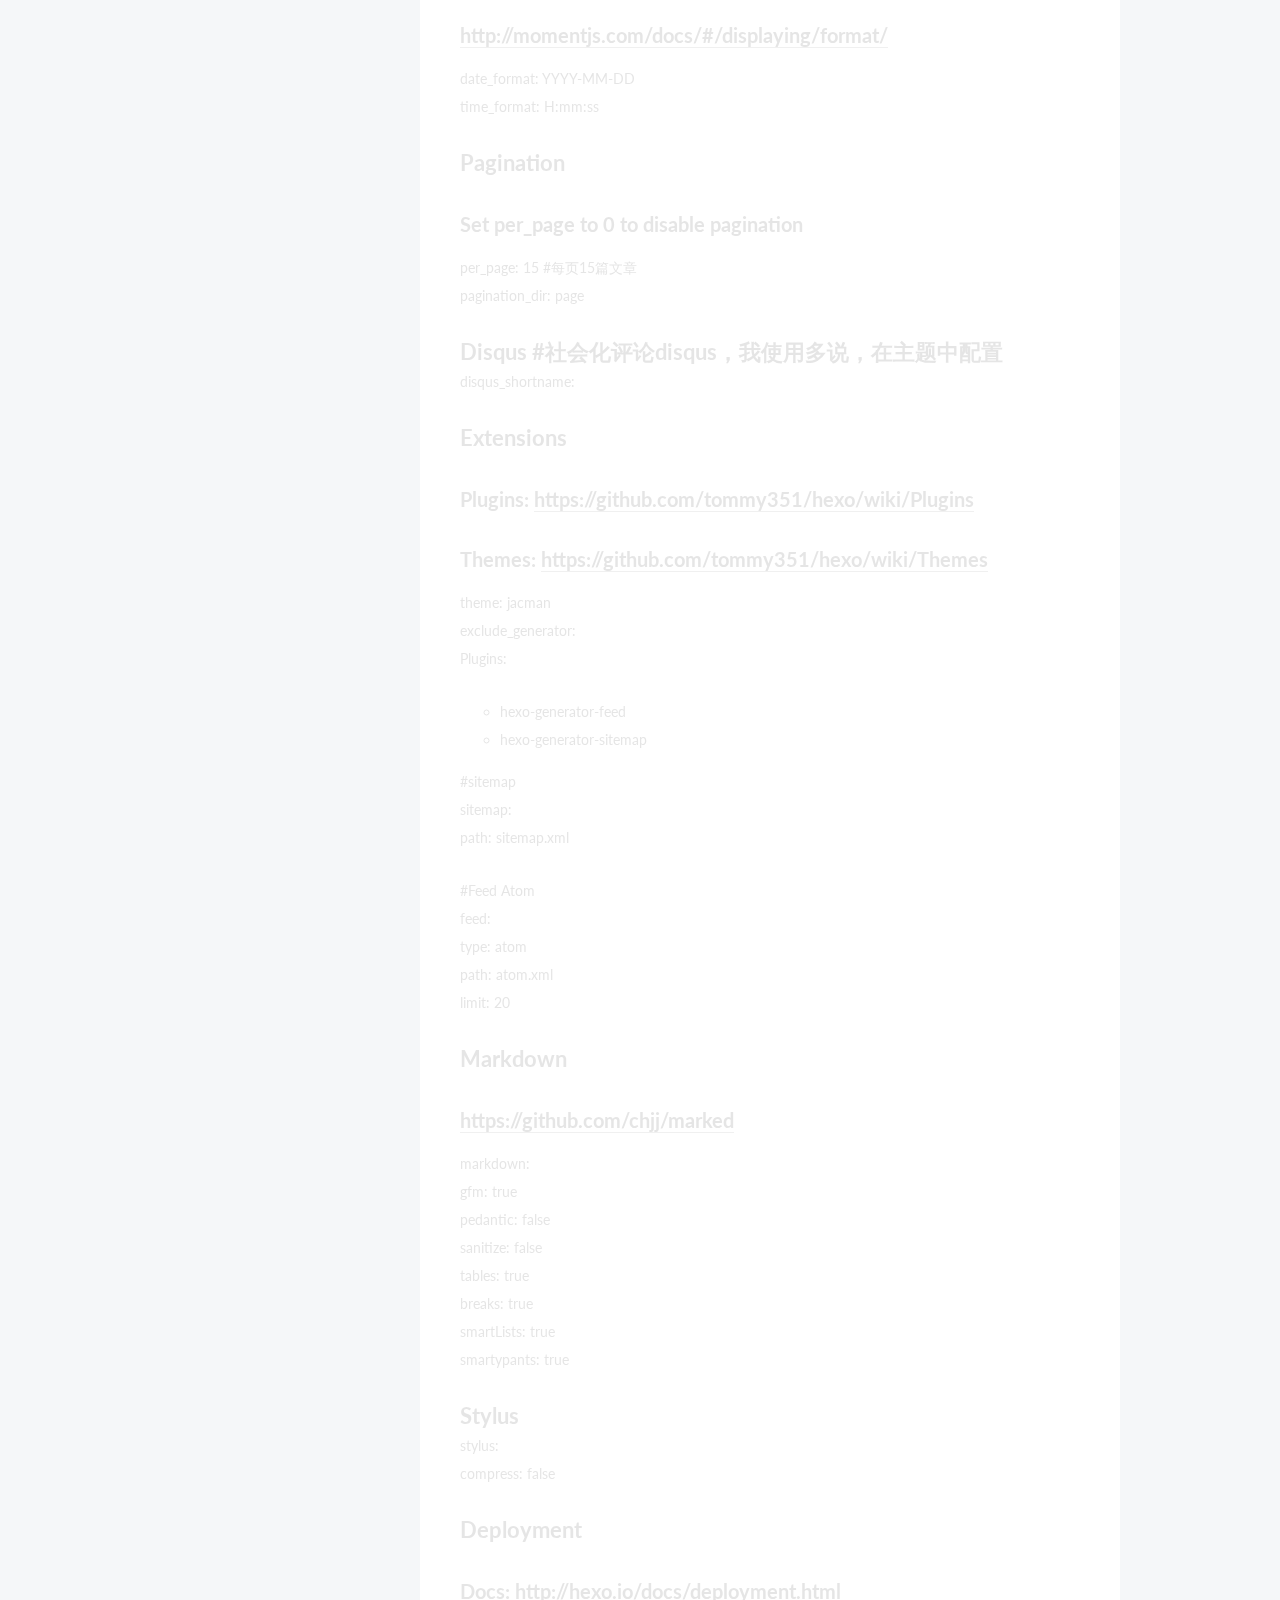
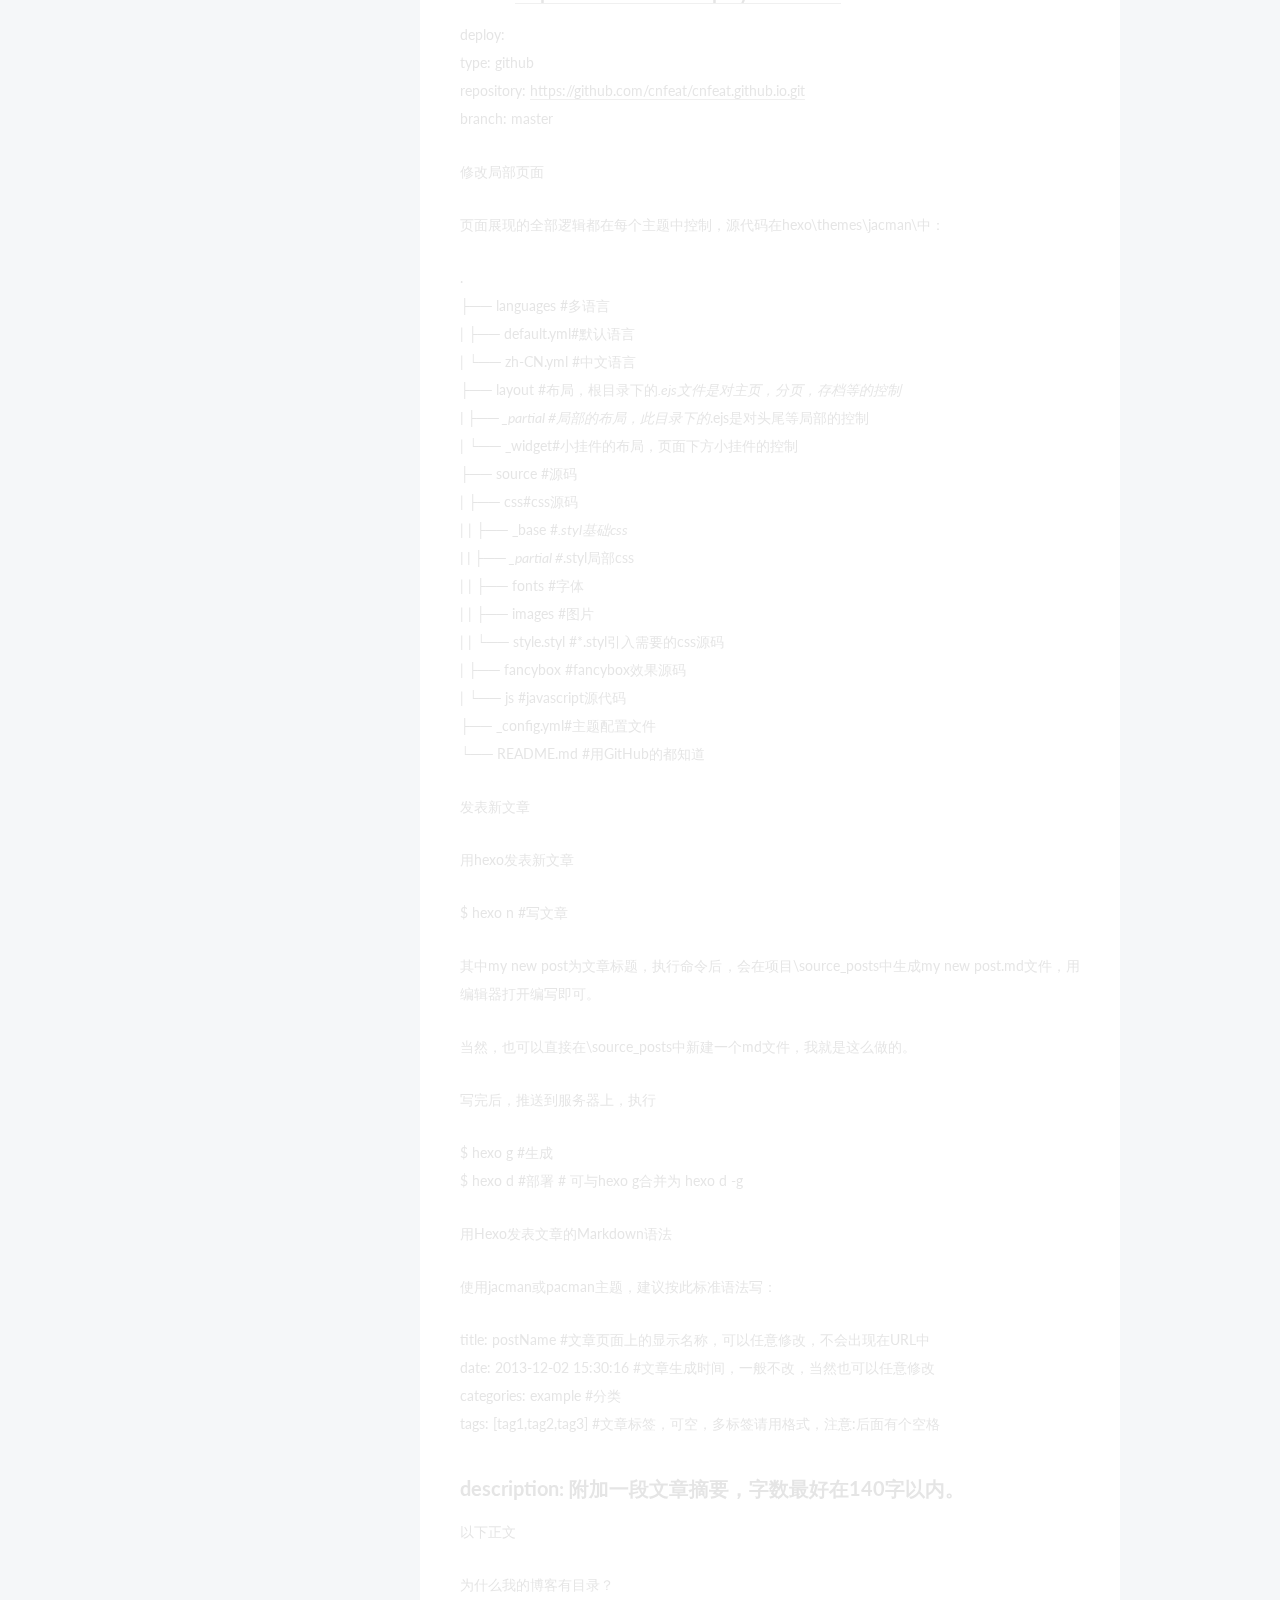
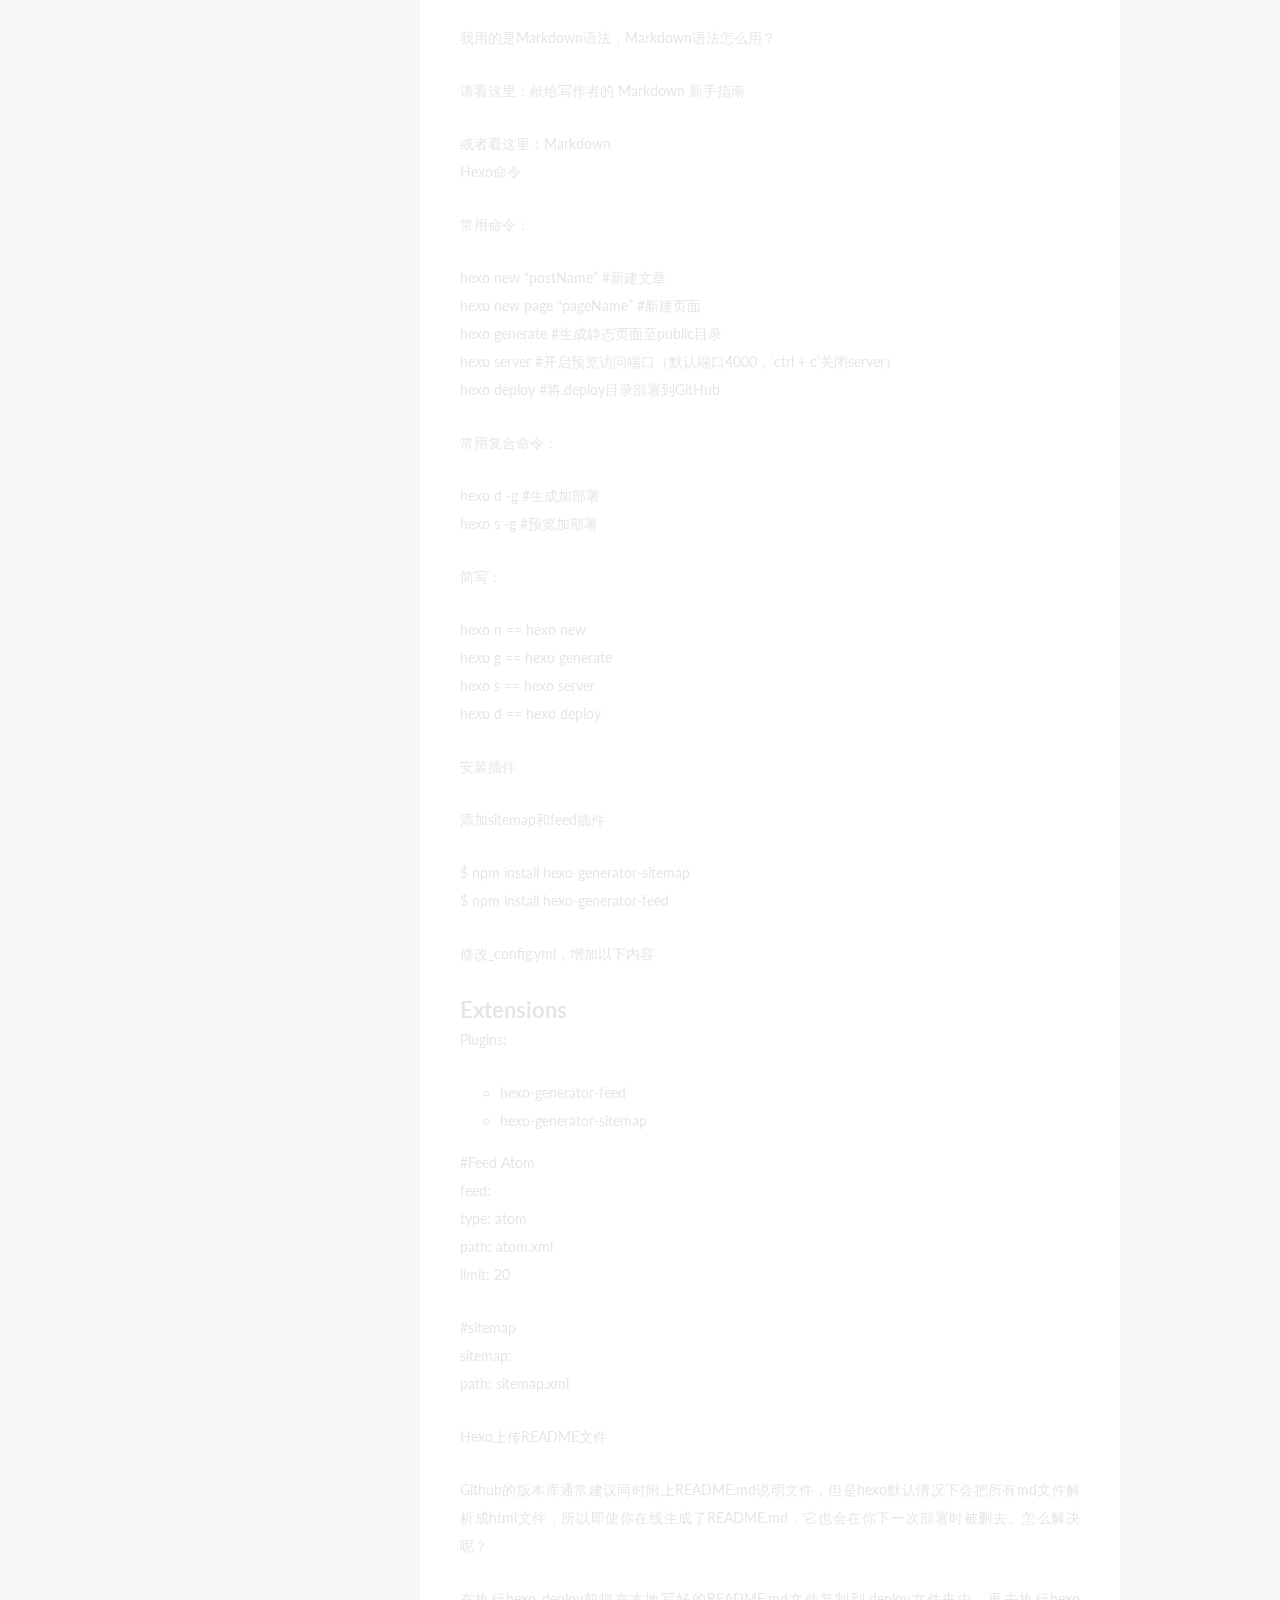
==== commit 7540bfec: "Site updated: 2017-04-02 02:26:16" ====
--- a/index.html
+++ b/index.html
@@ -302,6 +302,365 @@
   
 
   <article class="post post-type-normal " itemscope itemtype="http://schema.org/Article">
+    <link itemprop="mainEntityOfPage" href="http://yoursite.com/2017/04/02/我在打地基！/">
+
+    <span hidden itemprop="author" itemscope itemtype="http://schema.org/Person">
+      <meta itemprop="name" content="刘文龙">
+      <meta itemprop="description" content="">
+      <meta itemprop="image" content="/images/11.jpg">
+    </span>
+
+    <span hidden itemprop="publisher" itemscope itemtype="http://schema.org/Organization">
+      <meta itemprop="name" content="刘文龙的博客">
+    </span>
+
+    
+      <header class="post-header">
+
+        
+        
+          <h1 class="post-title" itemprop="name headline">
+            
+            
+              
+                
+                <a class="post-title-link" href="/2017/04/02/我在打地基！/" itemprop="url">
+                  我在打地基！
+                </a>
+              
+            
+          </h1>
+        
+
+        <div class="post-meta">
+          <span class="post-time">
+            
+              <span class="post-meta-item-icon">
+                <i class="fa fa-calendar-o"></i>
+              </span>
+              
+                <span class="post-meta-item-text">发表于</span>
+              
+              <time title="创建于" itemprop="dateCreated datePublished" datetime="2017-04-02T01:02:10+08:00">
+                2017-04-02
+              </time>
+            
+
+            
+
+            
+          </span>
+
+          
+
+          
+            
+          
+
+          
+          
+
+          
+
+          
+
+          
+
+        </div>
+      </header>
+    
+
+
+    <div class="post-body" itemprop="articleBody">
+
+      
+      
+
+      
+        
+          
+            <p>摘要：这是一篇很详尽的独立博客搭建教程，里面介绍了域名注册、DNS设置、github和Hexo设置等过程，这是我写得最长的一篇教程。我想将我搭建独立博客的过程在一篇文章中尽可能详细地写出来，希望能给后来者一个明确的指引，同时用这篇教程开篇，正式开始我的第八大洲之旅。<br>前言</p>
+<p>作为一个技术小白，没有技术基础，看网上的教程也云里雾里，看程序员的教程相当不容易，稍微有些细节描述得不清楚自己就要绕弯路去找答案（善用搜索引擎），所以，在自己的博客搭建完成之后，我决定要将我搭建博客的过程全记录下来，以供后期和我一样的小白参考（是的，我坚信还有很多一样和我一样的人），我会尽可能详细的整理这个教程，其中的资料可能会摘录到其他人的教程，我会在后面列出了参考资料，感谢这些作者们。</p>
+<p>为什么要开博客？可以看看我的这篇《为什么你要写博客？》</p>
+<p>也可以看看这篇《我的博客时代》</p>
+<p>以下以我的博客:www.cnfeat.com为例，教大家如何搭建一个独立博客。<br>为什么要搭建一个独立博客?</p>
+<p>独立的才是自己的。<br>小白进入门槛</p>
+<pre><code>1、非常折腾，需要耐心；
+2、也需要一定的学习能力和钻研精神；
+3、懂一些网页基础知识，不懂也重要，参看第二和第三条；
+</code></pre><p>小白白请看</p>
+<p>2014年5月15日更新：发现一个更简单的方法：用静态页面生成静态博客 byisnowfy</p>
+<p>按此教程操作即可。<br>为什么选择GitHub Pages？</p>
+<p>很多人用wordpress，你为什么要用github pages来搭建？</p>
+<pre><code>1、github pages有300M免费空间，资料自己管理，保存可靠；
+2、学着用github，享受github的便利，上面有很多大牛，眼界会开阔很多；
+3、顺便看看github工作原理，最好的团队协作流程；
+4、github是趋势；
+5、你不觉得一个文科生用github很geek吗？瞬间跻身技术界；
+6、就算github被墙了，我可以搬到国内的gitcafe中去。
+</code></pre><p>GitHub Pages是什么？</p>
+<p>GitHub Pages本用于介绍托管在GitHub的项目， 不过，由于他的空间免费稳定，用来做搭建一个博客再好不过了。</p>
+<pre><code>github Pages可以被认为是用户编写的、托管在github上的静态网页。
+</code></pre><p>购买域名</p>
+<p>只推荐上godaddy购买，安全，而且可以使用支付宝。</p>
+<p>教程（截止至2014年5月10日）如下</p>
+<p>1、查你想要的域名；</p>
+<p>2、查到适合的域名之后选择「continue to Cart」；</p>
+<p>3、godaddy附加收费服务，不要管，继续「continue to Cart」；</p>
+<p>4、确认购买。修改购买年限，默认是两年，可以修改成1/2/3/5/10年，随自己喜欢。现在godaddy上com每年的默认费用是12.99美元，附加上ICANN的管理费用就是13.17美元。</p>
+<p>如果你不是土豪，可以上网搜godaddy的优惠码，一大堆，找一个填进这里，填完之后，一年的费用会变成8.99美元。</p>
+<p>说明一下：一般来讲，使用网上的优惠码第一年收费8.99美元，以后每年的收费是10.99美元，不过在网上可以搜到合适的优惠码，可以每年的收费都是8.99美元，记得多测试自行鉴别。</p>
+<p>如图，我买了五年的费用就是45.85美元，随后点击「Proceed to Checkout」</p>
+<p>5、结算。登录或注册界面，填完必要的信息之后，选择用支付宝结算。</p>
+<p>如果以上的教程如果不够清晰，可以参照这一份《2013年10月新版godaddy域名注册图文教程》。</p>
+<p>6、检查。结算后，重新登录，去「My Account」，域名已经显示在你的账户了。</p>
+<p>7、补充一些注意事项：</p>
+<pre><code>输入优惠码没有优惠或者优惠幅度较低，请清除浏览器cookies再尝试；
+如果没有支付宝支付选项，有可能是使用的优惠码不支持支付宝，请重新清除浏览器cookies再尝试；
+注册时用户填写信息时一定要输入正确的邮箱名字，否则修改十分麻烦。
+买完域名之后一定要记得去自己的邮箱查看激活邮件，否则域名激活不了。
+</code></pre><p>安装准备软件</p>
+<p>依次下载安装。</p>
+<pre><code>1、Node.js
+2、Git
+</code></pre><p>怎么打开Git？</p>
+<pre><code>1、开始菜单Git Bash。
+2、鼠标右键打开Git Bash。
+</code></pre><p>注册GitHub</p>
+<p>访问：<a href="http://www.github.com/" target="_blank" rel="external">http://www.github.com/</a></p>
+<p>注册你的username和邮箱，邮箱十分重要，GitHub上很多通知都是通过邮箱的。</p>
+<p>注册过程比较简单，详细也可以看：</p>
+<p>一步步在GitHub上创建博客主页 全系列 by pchou（推荐）<br>配置和使用Github</p>
+<p>以下教程主要参考beiyuu的《使用Github Pages建独立博客》写成。<br>配置SSH keys</p>
+<p>我们如何让本地Git项目与远程的github建立联系呢？用SSH keys。<br>检查SSH keys的设置</p>
+<p>首先我们需要检查你电脑上现有的ssh key：</p>
+<p>$ cd ~/. ssh 检查本机的ssh密钥</p>
+<p>如果提示：No such file or directory 说明你是第一次使用git。<br>生成新的SSH Key：</p>
+<p>$ ssh-keygen -t rsa -C “邮件地址@youremail.com”<br>Generating public/private rsa key pair.<br>Enter file in which to save the key (/Users/your_user_directory/.ssh/id_rsa):&lt;回车就好&gt;</p>
+<p>注意1: 此处的邮箱地址，你可以输入自己的邮箱地址；注意2: 此处的「-C」的是大写的「C」</p>
+<p>然后系统会要你输入密码：</p>
+<p>Enter passphrase (empty for no passphrase):&lt;输入加密串&gt;<br>Enter same passphrase again:&lt;再次输入加密串&gt;</p>
+<p>在回车中会提示你输入一个密码，这个密码会在你提交项目时使用，如果为空的话提交项目时则不用输入。这个设置是防止别人往你的项目里提交内容。</p>
+<p>注意：输入密码的时候没有*字样的，你直接输入就可以了。</p>
+<p>最后看到这样的界面，就成功设置ssh key了：</p>
+<p>添加SSH Key到GitHub</p>
+<p>在本机设置SSH Key之后，需要添加到GitHub上，以完成SSH链接的设置。</p>
+<pre><code>1、打开本地C:\Documents and Settings\Administrator.ssh\id_rsa.pub文件。此文件里面内容为刚才生成人密钥。如果看不到这个文件，你需要设置显示隐藏文件。准确的复制这个文件的内容，才能保证设置的成功。
+
+2、登陆github系统。点击右上角的 Account Settings—-&gt;SSH Public keys —-&gt; add another public keys
+
+3、把你本地生成的密钥复制到里面（key文本框中）， 点击 add key 就ok了
+</code></pre><p>测试</p>
+<p>可以输入下面的命令，看看设置是否成功，git@github.com的部分不要修改：</p>
+<p>$ ssh -T git@github.com</p>
+<p>如果是下面的反馈：</p>
+<p>The authenticity of host ‘github.com (207.97.227.239)’ can’t be established.<br>RSA key fingerprint is 16:27:ac:a5:76:28:2d:36:63:1b:56:4d:eb:df:a6:48.<br>Are you sure you want to continue connecting (yes/no)?</p>
+<p>不要紧张，输入yes就好，然后会看到：</p>
+<p>Hi cnfeat! You’ve successfully authenticated, but GitHub does not provide shell access.</p>
+<p>设置用户信息</p>
+<p>现在你已经可以通过SSH链接到GitHub了，还有一些个人信息需要完善的。</p>
+<p>Git会根据用户的名字和邮箱来记录提交。GitHub也是用这些信息来做权限的处理，输入下面的代码进行个人信息的设置，把名称和邮箱替换成你自己的，名字必须是你的真名，而不是GitHub的昵称。</p>
+<p>$ git config –global user.name “cnfeat”//用户名<br>$ git config –global user.email  “cnfeat@gmail.com”//填写自己的邮箱</p>
+<p>SSH Key配置成功</p>
+<p>本机已成功连接到github。</p>
+<p>若有问题，请重新设置。常见错误请参考：</p>
+<p>GitHub Help - Generating SSH Keys</p>
+<p>GitHub Help - Error Permission denied (publickey)<br>使用GitHub Pages建立博客</p>
+<p>与GitHub建立好链接之后，就可以方便的使用它提供的Pages服务，GitHub Pages分两种，一种是你的GitHub用户名建立的username.github.io这样的用户&amp;组织页（站），另一种是依附项目的pages。</p>
+<p>想建立个人博客是用的第一种，形如cnfeat.github.io这样的可访问的站，每个用户名下面只能建立一个。<br>github上建立仓库</p>
+<p>登录后系统，在github首页，点击页面右下角「New Repository」</p>
+<p>填写项目信息：</p>
+<p>project name：cnfeat.github.io</p>
+<p>description： Writing 1000 Words a Day Changed My Life</p>
+<p>注：Github Pages的Repository名字是特定的，比如我Github账号是cnfeat，那么我Github Pages Repository名字就是cnfeat.github.io。</p>
+<p>点击「Create Repository」 完成创建。</p>
+<p>详细可以看这里：一步步在GitHub上创建博客主页(2)<br>用Hexo克隆主题<br>Hexo介绍</p>
+<p>Hexo的作者是tommy351，根据官方介绍，Hexo是一个简单、快速、强大的博客发布工具，支持Markdown格式。<br>安装Hexo</p>
+<p>打开git。</p>
+<p>$ npm install -g hexo</p>
+<p>部署Hexo</p>
+<p>在我的电脑中建立一个名字叫「Hexo」的文件夹，然后在此文件夹中右键打开Git Bash。</p>
+<p>$ hexo init</p>
+<p>Hexo随后会自动在目标文件夹建立网站所需要的所有文件。</p>
+<p>现在我们已经搭建起本地的hexo博客了，执行以下命令(在H:\hexo)，然后到浏览器输入localhost:4000看看。</p>
+<p>$ hexo g<br>$ hexo s</p>
+<p>复制cnfeat的主题</p>
+<p>以下进入复制主题环节，如果那一步出现问题，或者修改后没有显示修改的结果，建议来来一个，再看看，可以解决很多问题。</p>
+<p>$ hexo clean<br>$ hexo g<br>$ hexo s</p>
+<p>建立了Hexo文件之后就可以复制我的主题了</p>
+<p>$ git clone <a href="https://github.com/cnfeat/cnfeat.git" target="_blank" rel="external">https://github.com/cnfeat/cnfeat.git</a> themes/jacman</p>
+<p>如果不行，可以复制wuchong的修改的主题，我的就是复制他的修改的。</p>
+<p>$ git clone <a href="https://github.com/wuchong/jacman.git" target="_blank" rel="external">https://github.com/wuchong/jacman.git</a> themes/jacman</p>
+<p>或者复制yangjian的</p>
+<p>$ git clone <a href="https://github.com/A-limon/pacman.git" target="_blank" rel="external">https://github.com/A-limon/pacman.git</a> themes/pacman</p>
+<p>启用cnfeat的主题</p>
+<p>修改Hexo目录下的config.yml配置文件中的theme属性，将其设置为jacman。同时请设置stylus属性中的compress值为true。</p>
+<p>theme: jacman</p>
+<p>注意：Hexo有两个config.yml文件，一个在根目录，一个在theme下，此时修改的是在根目录下的。<br>更新主题</p>
+<p>$ cd themes/jacman<br>$ git pull</p>
+<p>注意：为避免出错，请先备份你的_config.yml 文件后再升级<br>本地查看调试</p>
+<p>$ hexo g #生成<br>$ hexo s #启动本地服务，进行文章预览调试</p>
+<p>或者直接作用组合命令</p>
+<p>$ hexo d -g</p>
+<p>浏览器输入<a href="http://localhost:4000，查看搭建效果。此后的每次变更_config.yml" target="_blank" rel="external">http://localhost:4000，查看搭建效果。此后的每次变更_config.yml</a> 文件或者上传文件都可以先用此命令调试，非常好用，尤其是当你想调试出自己想要的主题时。<br>将独立域名与GitHub Pages的空间绑定<br>GitHub Pages的设置</p>
+<p>方法一：在Repository的根目录下面，新建一个名为CNAME的文本文件，里面写入你要绑定的域名，比如cnfeat.com。</p>
+<p>方法二：到我的github仓库，点击右下角的「Download ZIP」，下载源文件，解压，找到CNAME文件，用记事本打开，将cnfeat.com修改成你的域名，放进Hexo\source目录下，用hexo命令提交上去。</p>
+<p>$ hexo d -g</p>
+<p>DNS设置</p>
+<p>用DNSpod，快，免费，稳定。</p>
+<p>注册DNSpod，添加域名，如下图设置。</p>
+<p>其中A的两条记录指向的ip地址是github Pages的提供的ip</p>
+<pre><code>192.30.252.153
+192.30.252.154
+</code></pre><p>如博客不能登录，有可能是github更改了空间服务的ip地址，记得及时到在GitHub Pages查看最新的ip即可</p>
+<p>www指定的记录是你在github注册的仓库。<br>去Godaddy修改DNS地址</p>
+<p>更改godaddy的Nameservers为DNSpod的NameServers。</p>
+<p>1、点击「My Account」，管理我的域名。</p>
+<p>2、点击域名。</p>
+<p>3、将godaddy的Nameservers更改成f1g1ns1.dnspod.NET和f1g1ns2.dnspod.Net</p>
+<p>如有不详看可以看DNSpod提供的官方帮助</p>
+<p>详细也可以看这里：一步步在GitHub上创建博客主页(3)<br>搭建完成</p>
+<p>至此，独立博客就算搭建完成，如需进步一完善请在参看以下文章或博客下留言。</p>
+<p>Pacman主题介绍 by yangjian</p>
+<p>使用hexo搭建博客 by yangjian</p>
+<p>hexo系列教程：（二）搭建hexo博客 by zippera（推荐）</p>
+<p>hexo系列教程：（三）hexo博客的配置、使用by zippera（推荐）<br>进阶篇：Hexo设置</p>
+<p>网站搭建完成后，就可以根据自己爱好来对Hexo生成的网站进行设置了，对整站的设置，只要修改项目目录的_config.yml就可以了，这是我的设置，可供参考。</p>
+<h1 id="Hexo-Configuration"><a href="#Hexo-Configuration" class="headerlink" title="Hexo Configuration"></a>Hexo Configuration</h1><h2 id="Docs-http-hexo-io-docs-configuration-html"><a href="#Docs-http-hexo-io-docs-configuration-html" class="headerlink" title="Docs: http://hexo.io/docs/configuration.html"></a>Docs: <a href="http://hexo.io/docs/configuration.html" target="_blank" rel="external">http://hexo.io/docs/configuration.html</a></h2><h2 id="Source-https-github-com-tommy351-hexo"><a href="#Source-https-github-com-tommy351-hexo" class="headerlink" title="Source: https://github.com/tommy351/hexo/"></a>Source: <a href="https://github.com/tommy351/hexo/" target="_blank" rel="external">https://github.com/tommy351/hexo/</a></h2><h1 id="Site-整站的基本信息"><a href="#Site-整站的基本信息" class="headerlink" title="Site #整站的基本信息"></a>Site #整站的基本信息</h1><p>title: 1000 words a Day #网站标题<br>subtitle: Writing 1000 Words a Day Changes My Life #网站副标题<br>description: 学习总结 思考感悟 知识管理 #网站描述<br>author:  cnFeat #网站作者，在下方显示<br>email: cnFeat@gmail.com #联系邮箱<br>language: zh-CN</p>
+<h1 id="URL"><a href="#URL" class="headerlink" title="URL"></a>URL</h1><h2 id="If-your-site-is-put-in-a-subdirectory"><a href="#If-your-site-is-put-in-a-subdirectory" class="headerlink" title="If your site is put in a subdirectory"></a>If your site is put in a subdirectory</h2><p>url: <a href="http://www.cnfeat.com" target="_blank" rel="external">http://www.cnfeat.com</a> #你的域名<br>root: /<br>permalink: :year/:month/:day/:title/<br>tag_dir: tags<br>archive_dir: archives<br>category_dir: categories<br>code_dir: downloads/code</p>
+<h1 id="Directory"><a href="#Directory" class="headerlink" title="Directory"></a>Directory</h1><p>source_dir: source<br>public_dir: public</p>
+<h1 id="Writing"><a href="#Writing" class="headerlink" title="Writing"></a>Writing</h1><p>new_post_name: :title.md # File name of new posts<br>default_layout: post<br>auto_spacing: false # Add spaces between asian characters and western characters<br>titlecase: false # Transform title into titlecase<br>external_link: true # Open external links in new tab<br>max_open_file: 100<br>multi_thread: true<br>filename_case: 0<br>render_drafts: false<br>post_asset_folder: false<br>highlight:<br>  enable: true<br>  line_number: true<br>  tab_replace:</p>
+<h1 id="Category-amp-Tag"><a href="#Category-amp-Tag" class="headerlink" title="Category &amp; Tag"></a>Category &amp; Tag</h1><p>default_category: uncategorized<br>category_map:<br>tag_map:</p>
+<h1 id="Archives"><a href="#Archives" class="headerlink" title="Archives"></a>Archives</h1><h2 id="2-Enable-pagination"><a href="#2-Enable-pagination" class="headerlink" title="2: Enable pagination"></a>2: Enable pagination</h2><h2 id="1-Disable-pagination"><a href="#1-Disable-pagination" class="headerlink" title="1: Disable pagination"></a>1: Disable pagination</h2><h2 id="0-Fully-Disable"><a href="#0-Fully-Disable" class="headerlink" title="0: Fully Disable"></a>0: Fully Disable</h2><p>archive: 2<br>category: 2<br>tag: 2</p>
+<h1 id="Server"><a href="#Server" class="headerlink" title="Server"></a>Server</h1><h2 id="Hexo-uses-Connect-as-a-server"><a href="#Hexo-uses-Connect-as-a-server" class="headerlink" title="Hexo uses Connect as a server"></a>Hexo uses Connect as a server</h2><h2 id="You-can-customize-the-logger-format-as-defined-in"><a href="#You-can-customize-the-logger-format-as-defined-in" class="headerlink" title="You can customize the logger format as defined in"></a>You can customize the logger format as defined in</h2><h2 id="http-www-senchalabs-org-connect-logger-html"><a href="#http-www-senchalabs-org-connect-logger-html" class="headerlink" title="http://www.senchalabs.org/connect/logger.html"></a><a href="http://www.senchalabs.org/connect/logger.html" target="_blank" rel="external">http://www.senchalabs.org/connect/logger.html</a></h2><p>port: 4000<br>server_ip: 0.0.0.0<br>logger: false<br>logger_format:</p>
+<h1 id="Date-Time-format"><a href="#Date-Time-format" class="headerlink" title="Date / Time format"></a>Date / Time format</h1><h2 id="Hexo-uses-Moment-js-to-parse-and-display-date"><a href="#Hexo-uses-Moment-js-to-parse-and-display-date" class="headerlink" title="Hexo uses Moment.js to parse and display date"></a>Hexo uses Moment.js to parse and display date</h2><h2 id="You-can-customize-the-date-format-as-defined-in"><a href="#You-can-customize-the-date-format-as-defined-in" class="headerlink" title="You can customize the date format as defined in"></a>You can customize the date format as defined in</h2><h2 id="http-momentjs-com-docs-displaying-format"><a href="#http-momentjs-com-docs-displaying-format" class="headerlink" title="http://momentjs.com/docs/#/displaying/format/"></a><a href="http://momentjs.com/docs/#/displaying/format/" target="_blank" rel="external">http://momentjs.com/docs/#/displaying/format/</a></h2><p>date_format: YYYY-MM-DD<br>time_format: H:mm:ss</p>
+<h1 id="Pagination"><a href="#Pagination" class="headerlink" title="Pagination"></a>Pagination</h1><h2 id="Set-per-page-to-0-to-disable-pagination"><a href="#Set-per-page-to-0-to-disable-pagination" class="headerlink" title="Set per_page to 0 to disable pagination"></a>Set per_page to 0 to disable pagination</h2><p>per_page: 15 #每页15篇文章<br>pagination_dir: page</p>
+<h1 id="Disqus-社会化评论disqus，我使用多说，在主题中配置"><a href="#Disqus-社会化评论disqus，我使用多说，在主题中配置" class="headerlink" title="Disqus #社会化评论disqus，我使用多说，在主题中配置"></a>Disqus #社会化评论disqus，我使用多说，在主题中配置</h1><p>disqus_shortname:</p>
+<h1 id="Extensions"><a href="#Extensions" class="headerlink" title="Extensions"></a>Extensions</h1><h2 id="Plugins-https-github-com-tommy351-hexo-wiki-Plugins"><a href="#Plugins-https-github-com-tommy351-hexo-wiki-Plugins" class="headerlink" title="Plugins: https://github.com/tommy351/hexo/wiki/Plugins"></a>Plugins: <a href="https://github.com/tommy351/hexo/wiki/Plugins" target="_blank" rel="external">https://github.com/tommy351/hexo/wiki/Plugins</a></h2><h2 id="Themes-https-github-com-tommy351-hexo-wiki-Themes"><a href="#Themes-https-github-com-tommy351-hexo-wiki-Themes" class="headerlink" title="Themes: https://github.com/tommy351/hexo/wiki/Themes"></a>Themes: <a href="https://github.com/tommy351/hexo/wiki/Themes" target="_blank" rel="external">https://github.com/tommy351/hexo/wiki/Themes</a></h2><p>theme: jacman<br>exclude_generator:<br>Plugins:</p>
+<ul>
+<li>hexo-generator-feed</li>
+<li>hexo-generator-sitemap</li>
+</ul>
+<p>#sitemap<br>sitemap:<br>  path: sitemap.xml</p>
+<p>#Feed Atom<br>feed:<br>  type: atom<br>  path: atom.xml<br>  limit: 20</p>
+<h1 id="Markdown"><a href="#Markdown" class="headerlink" title="Markdown"></a>Markdown</h1><h2 id="https-github-com-chjj-marked"><a href="#https-github-com-chjj-marked" class="headerlink" title="https://github.com/chjj/marked"></a><a href="https://github.com/chjj/marked" target="_blank" rel="external">https://github.com/chjj/marked</a></h2><p>markdown:<br>  gfm: true<br>  pedantic: false<br>  sanitize: false<br>  tables: true<br>  breaks: true<br>  smartLists: true<br>  smartypants: true</p>
+<h1 id="Stylus"><a href="#Stylus" class="headerlink" title="Stylus"></a>Stylus</h1><p>stylus:<br>  compress: false</p>
+<h1 id="Deployment"><a href="#Deployment" class="headerlink" title="Deployment"></a>Deployment</h1><h2 id="Docs-http-hexo-io-docs-deployment-html"><a href="#Docs-http-hexo-io-docs-deployment-html" class="headerlink" title="Docs: http://hexo.io/docs/deployment.html"></a>Docs: <a href="http://hexo.io/docs/deployment.html" target="_blank" rel="external">http://hexo.io/docs/deployment.html</a></h2><p>deploy:<br>  type: github<br>  repository: <a href="https://github.com/cnfeat/cnfeat.github.io.git" target="_blank" rel="external">https://github.com/cnfeat/cnfeat.github.io.git</a><br>  branch: master        </p>
+<p>修改局部页面</p>
+<p>页面展现的全部逻辑都在每个主题中控制，源代码在hexo\themes\jacman\中：</p>
+<p>.<br>├── languages  #多语言<br>|   ├── default.yml#默认语言<br>|   └── zh-CN.yml  #中文语言<br>├── layout #布局，根目录下的<em>.ejs文件是对主页，分页，存档等的控制<br>|   ├── _partial   #局部的布局，此目录下的</em>.ejs是对头尾等局部的控制<br>|   └── _widget#小挂件的布局，页面下方小挂件的控制<br>├── source #源码<br>|   ├── css#css源码<br>|   |   ├── _base  #<em>.styl基础css<br>|   |   ├── _partial   #</em>.styl局部css<br>|   |   ├── fonts  #字体<br>|   |   ├── images #图片<br>|   |   └── style.styl #*.styl引入需要的css源码<br>|   ├── fancybox   #fancybox效果源码<br>|   └── js #javascript源代码<br>├── _config.yml#主题配置文件<br>└── README.md  #用GitHub的都知道</p>
+<p>发表新文章</p>
+<p>用hexo发表新文章</p>
+<p>$ hexo n #写文章 </p>
+<p>其中my new post为文章标题，执行命令后，会在项目\source_posts中生成my new post.md文件，用编辑器打开编写即可。</p>
+<p>当然，也可以直接在\source_posts中新建一个md文件，我就是这么做的。</p>
+<p>写完后，推送到服务器上，执行</p>
+<p>$ hexo g #生成<br>$ hexo d #部署 # 可与hexo g合并为 hexo d -g</p>
+<p>用Hexo发表文章的Markdown语法</p>
+<p>使用jacman或pacman主题，建议按此标准语法写：</p>
+<p>title: postName #文章页面上的显示名称，可以任意修改，不会出现在URL中<br>date: 2013-12-02 15:30:16 #文章生成时间，一般不改，当然也可以任意修改<br>categories: example #分类<br>tags: [tag1,tag2,tag3] #文章标签，可空，多标签请用格式，注意:后面有个空格</p>
+<h2 id="description-附加一段文章摘要，字数最好在140字以内。"><a href="#description-附加一段文章摘要，字数最好在140字以内。" class="headerlink" title="description: 附加一段文章摘要，字数最好在140字以内。"></a>description: 附加一段文章摘要，字数最好在140字以内。</h2><p>以下正文</p>
+<p>为什么我的博客有目录？</p>
+<p>我用的是Markdown语法，Markdown语法怎么用？</p>
+<p>请看这里：献给写作者的 Markdown 新手指南</p>
+<p>或者看这里：Markdown<br>Hexo命令</p>
+<p>常用命令：</p>
+<p>hexo new “postName” #新建文章<br>hexo new page “pageName” #新建页面<br>hexo generate #生成静态页面至public目录<br>hexo server #开启预览访问端口（默认端口4000，’ctrl + c’关闭server）<br>hexo deploy #将.deploy目录部署到GitHub</p>
+<p>常用复合命令：</p>
+<p>hexo d -g #生成加部署<br>hexo s -g #预览加部署</p>
+<p>简写：</p>
+<p>hexo n == hexo new<br>hexo g == hexo generate<br>hexo s == hexo server<br>hexo d == hexo deploy</p>
+<p>安装插件</p>
+<p>添加sitemap和feed插件</p>
+<p>$ npm install hexo-generator-sitemap<br>$ npm install hexo-generator-feed</p>
+<p>修改_config.yml，增加以下内容</p>
+<h1 id="Extensions-1"><a href="#Extensions-1" class="headerlink" title="Extensions"></a>Extensions</h1><p>Plugins:</p>
+<ul>
+<li>hexo-generator-feed</li>
+<li>hexo-generator-sitemap</li>
+</ul>
+<p>#Feed Atom<br>feed:<br>  type: atom<br>  path: atom.xml<br>  limit: 20</p>
+<p>#sitemap<br>sitemap:<br>  path: sitemap.xml</p>
+<p>Hexo上传README文件</p>
+<p>Github的版本库通常建议同时附上README.md说明文件，但是hexo默认情况下会把所有md文件解析成html文件，所以即使你在线生成了README.md，它也会在你下一次部署时被删去。怎么解决呢？</p>
+<p>在执行hexo deploy前把在本地写好的README.md文件复制到.deploy文件夹中，再去执行hexo deploy。<br>404页面</p>
+<p>GitHub Pages有提供制作404页面的指引：Custom 404 Pages。</p>
+<p>直接在根目录下创建自己的404.html或者404.md就可以。但是自定义404页面仅对绑定顶级域名的项目才起作用，GitHub默认分配的二级域名是不起作用的，使用hexo server在本机调试也是不起作用的。</p>
+<p>推荐使用腾讯公益404。<br>图床</p>
+<p>推荐使用七牛（10G空间，免费），还可以使用Yupoo（100m免费空间）<br>参考资料：</p>
+<p>[1]一步步在GitHub上创建博客主页 全系列 by pchou（推荐）</p>
+<p>[2]网站优化：一步步在GitHub上创建博客主页(6) by pchou （推荐）</p>
+<p>[3]搭建一个免费的，无限流量的Blog——github Pages和Jekyll入门 by 阮一峰（推荐）</p>
+<p>[4]hexo系列教程：（二）搭建hexo博客 by zippera（推荐）</p>
+<p>[5]hexo系列教程：（三）hexo博客的配置、使用by zippera（推荐）</p>
+<p>[6]hexo系列教程：（四）hexo博客的优化技巧 by zippera（推荐）</p>
+<p>[7]hexo你的博客 by ibruce（推荐）</p>
+<p>[8]Pacman主题介绍 by yangjian（推荐）</p>
+<p>[9]使用hexo搭建博客 by yangjian（推荐）</p>
+<p>[10]折腾了个Pacman主题 by wuchong（推荐）</p>
+<p>[11]hexo官方写作教程「Writing」</p>
+<p>[12]知乎上的教程：如何搭建个人独立博客？</p>
+<p>[13]在GitHub Pages设置独立域名的官方教程：[Setting up a custom domain with GitHub Pages]</p>
+<p>[14]使用Github Pages建独立博客 by beiyuu</p>
+<p>[15]git/github初级运用自如 by 虫师</p>
+<p>[16]hexo搭建静态博客以及优化 by Joanna Wu</p>
+<p>[17]使用Hexo搭建个人博客 by c4fun</p>
+<p>[18]Github Pages与Hexo建个人博客流程 by Kesco</p>
+<p>[19]Git push时重复输入用户名密码的问题 by zippera</p>
+<p>[20]hexo文件结构及网站优化 by kevin chen<br>相关链接</p>
+<p>[1]GitHub Pages主页</p>
+<p>[2]godaddy域名商</p>
+<p>[3]DNSPOD</p>
+<p>[4]Hexo官方主页</p>
+<p>[5]GotGitHub：GitHub介绍（推荐）</p>
+<p>[5]图标制作网站：faviconer</p>
+<p>[6]本地测试页localhost:4000<br>鸣谢</p>
+<p>wuchong</p>
+<p>yangjian</p>
+<p>Van Cheng<br>关于我</p>
+
+          
+        
+      
+    </div>
+
+    <div>
+      
+    </div>
+
+    <div>
+      
+    </div>
+
+    <div>
+      
+    </div>
+
+    <footer class="post-footer">
+      
+
+      
+
+      
+
+      
+      
+        <div class="post-eof"></div>
+      
+    </footer>
+  </article>
+
+
+    
+      
+
+  
+
+  
+  
+  
+
+  <article class="post post-type-normal " itemscope itemtype="http://schema.org/Article">
     <link itemprop="mainEntityOfPage" href="http://yoursite.com/2017/03/26/my-new-post/">
 
     <span hidden itemprop="author" itemscope itemtype="http://schema.org/Person">
@@ -587,7 +946,7 @@
           
             <div class="site-state-item site-state-posts">
               <a href="/archives">
-                <span class="site-state-item-count">2</span>
+                <span class="site-state-item-count">3</span>
                 <span class="site-state-item-name">日志</span>
               </a>
             </div>
--- a/css/main.css
+++ b/css/main.css
@@ -1685,7 +1685,7 @@
   width: 4px;
   height: 4px;
   border-radius: 50%;
-  background: #832bff;
+  background: #54ffff;
 }
 .links-of-blogroll {
   font-size: 13px;
